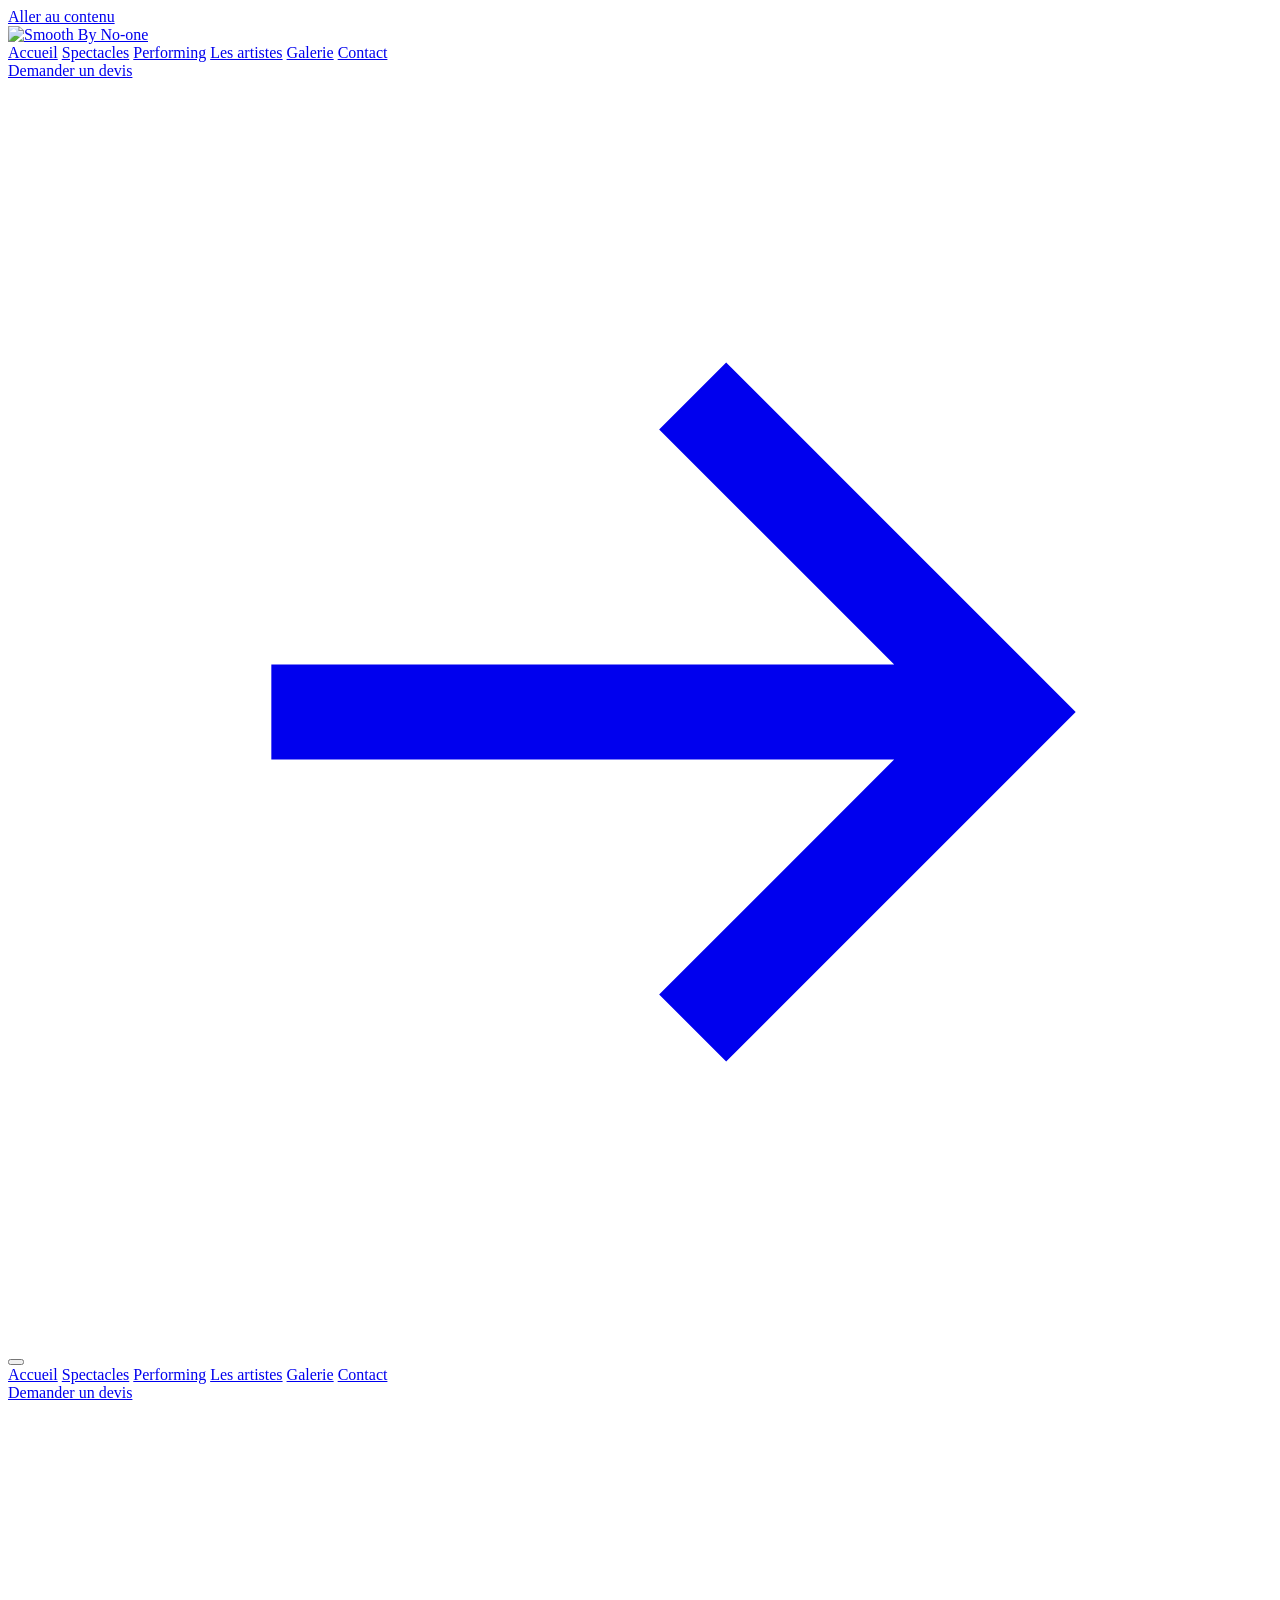
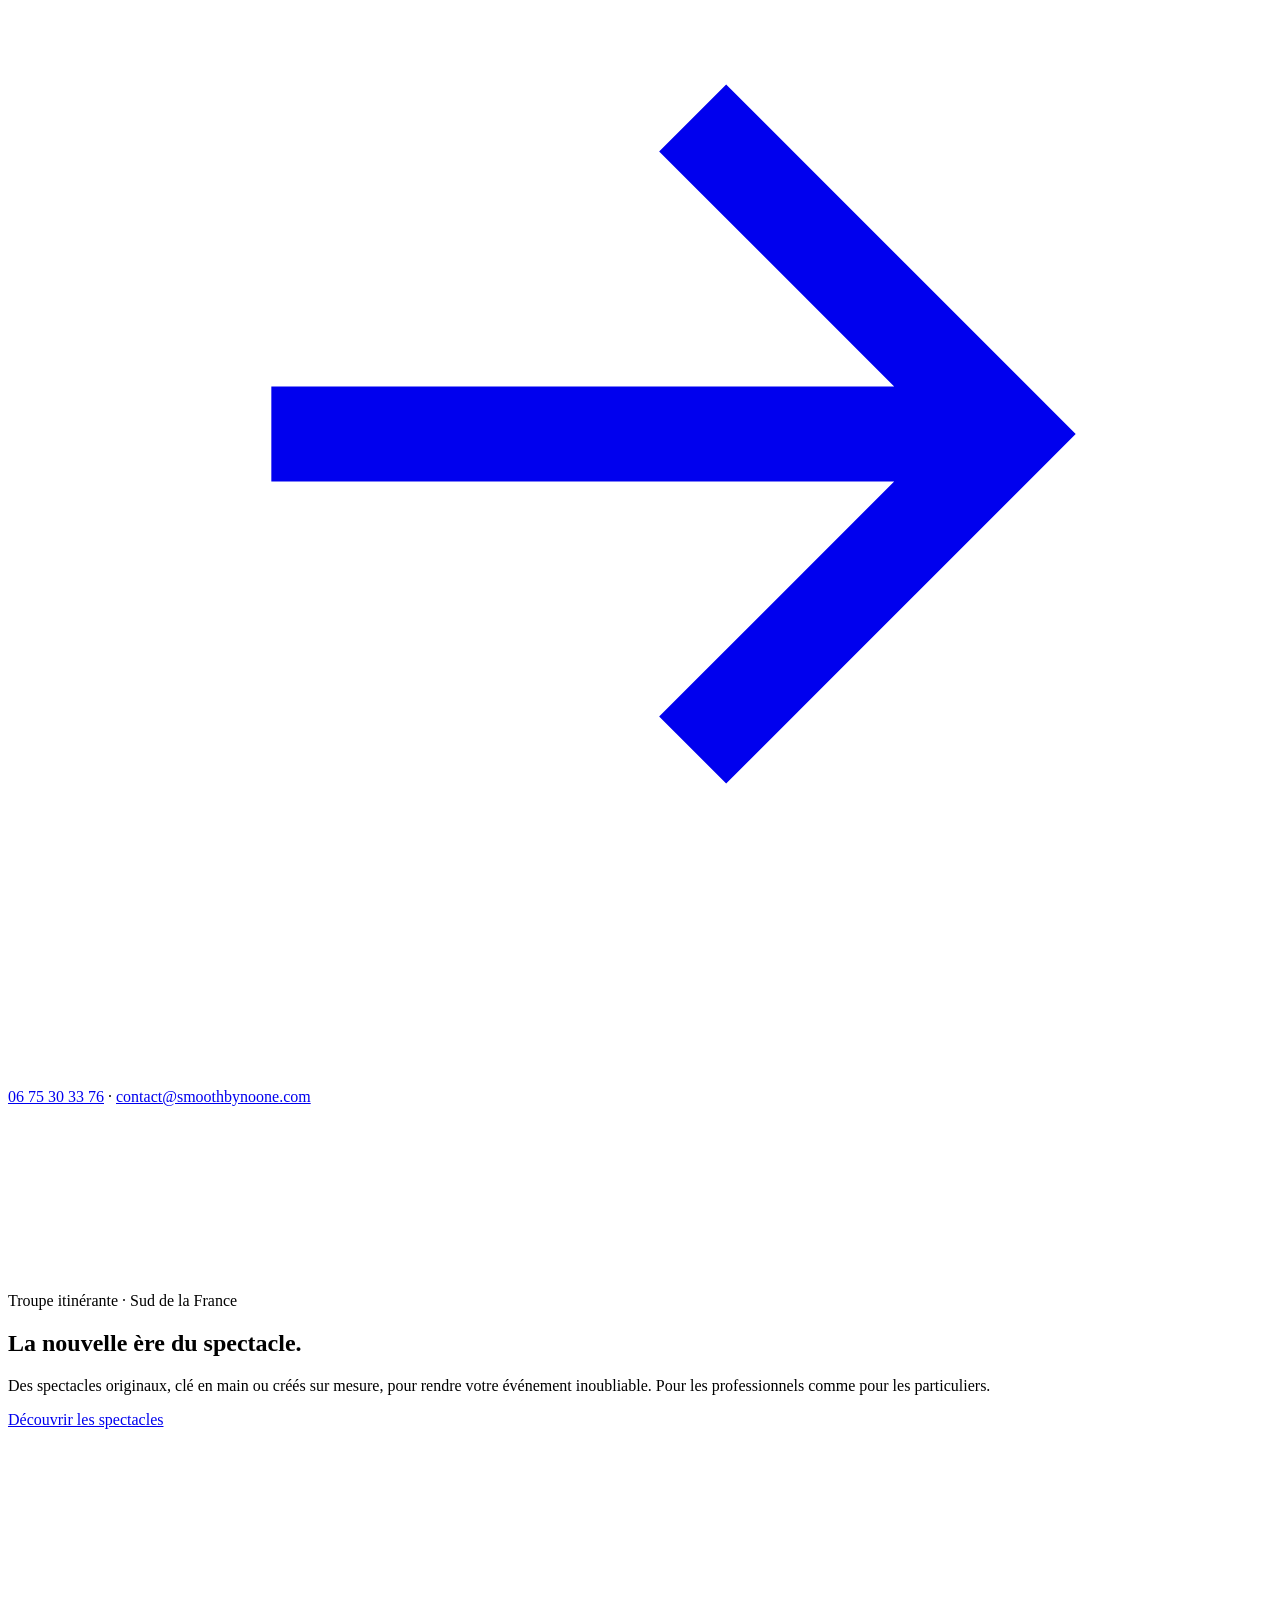
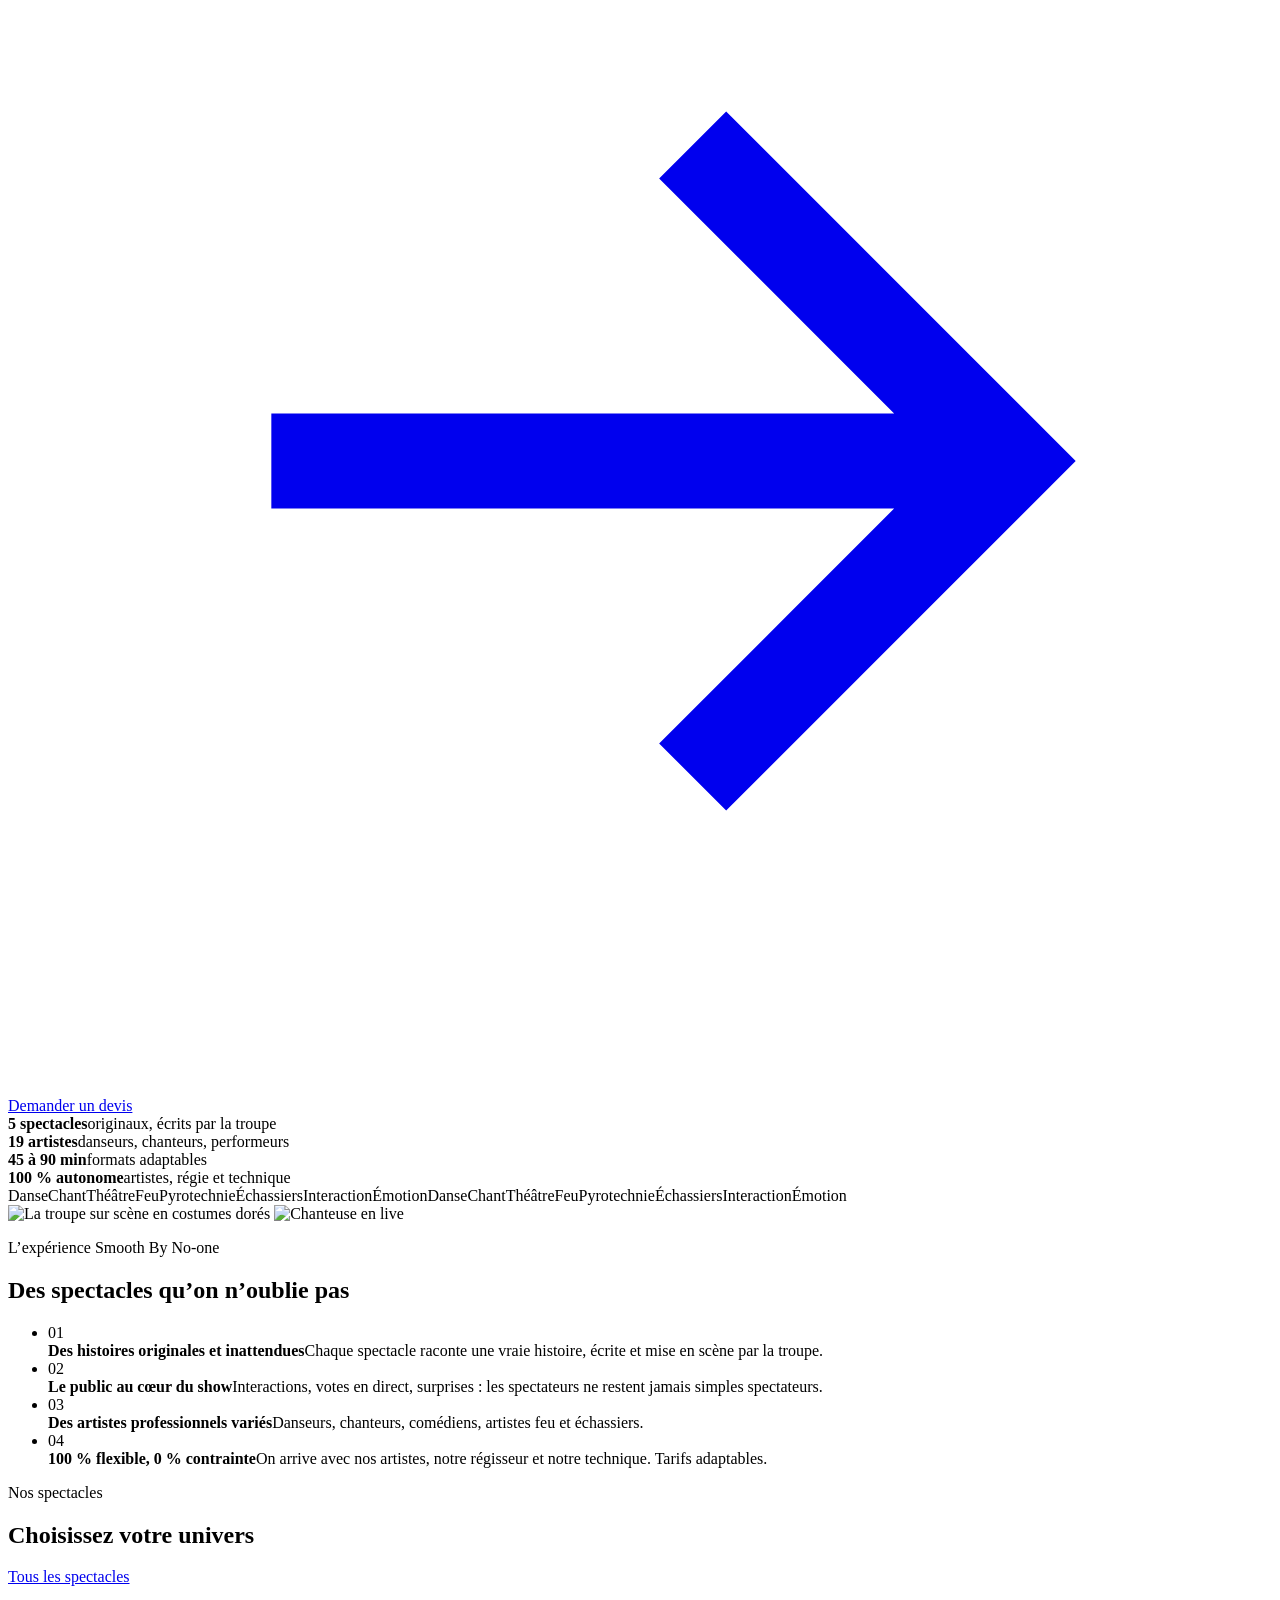
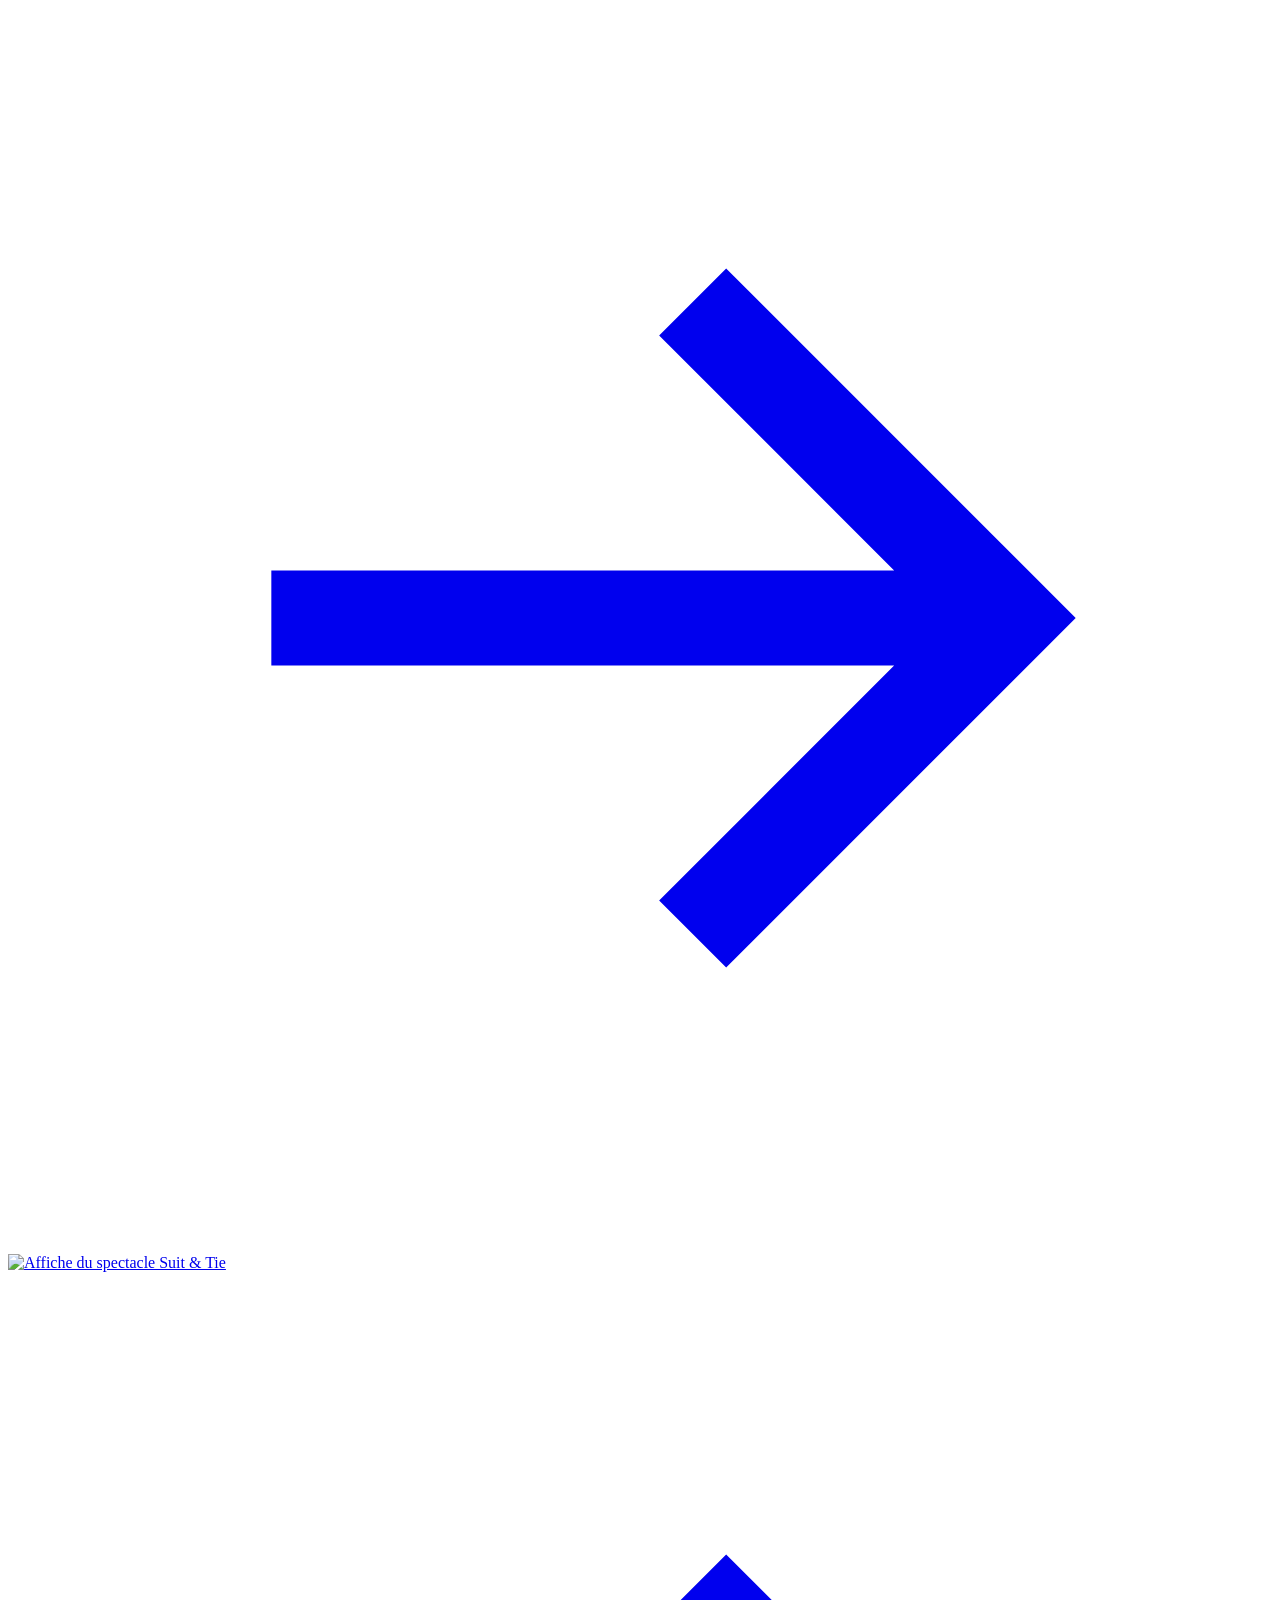
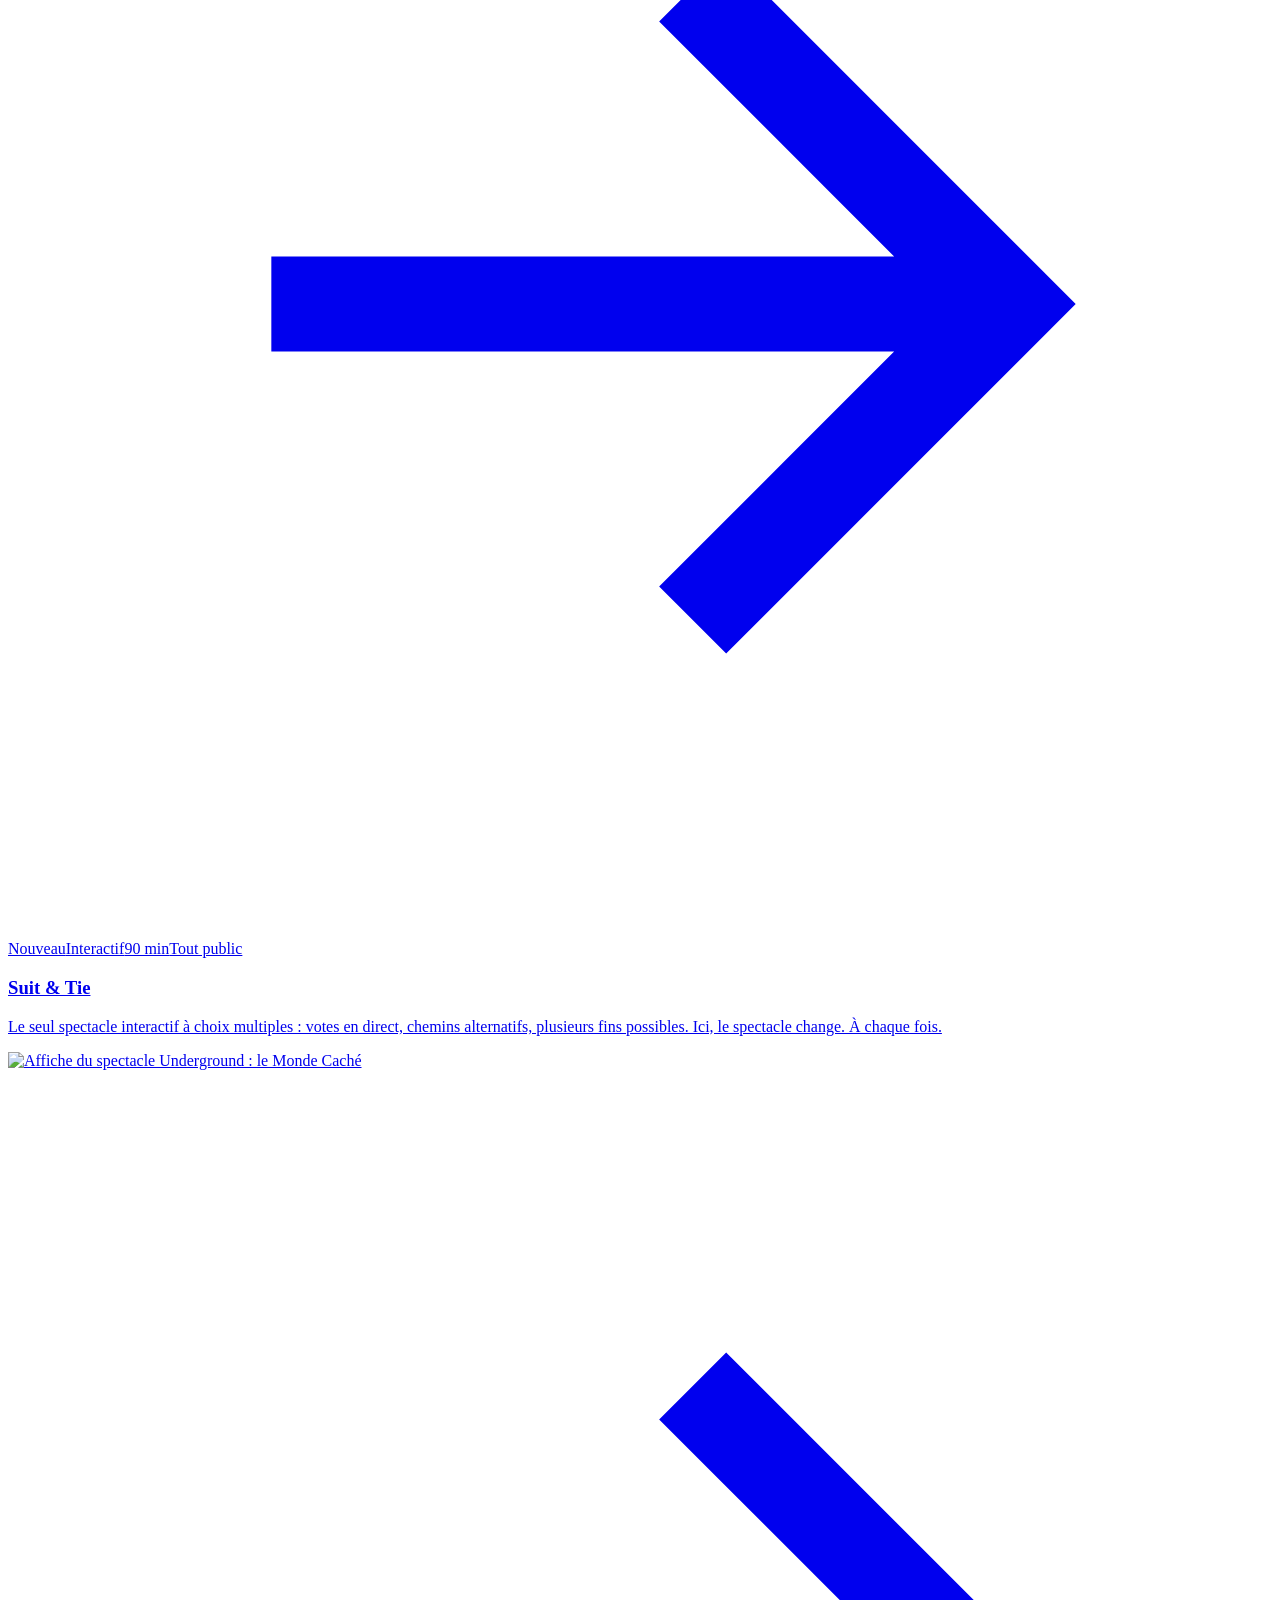
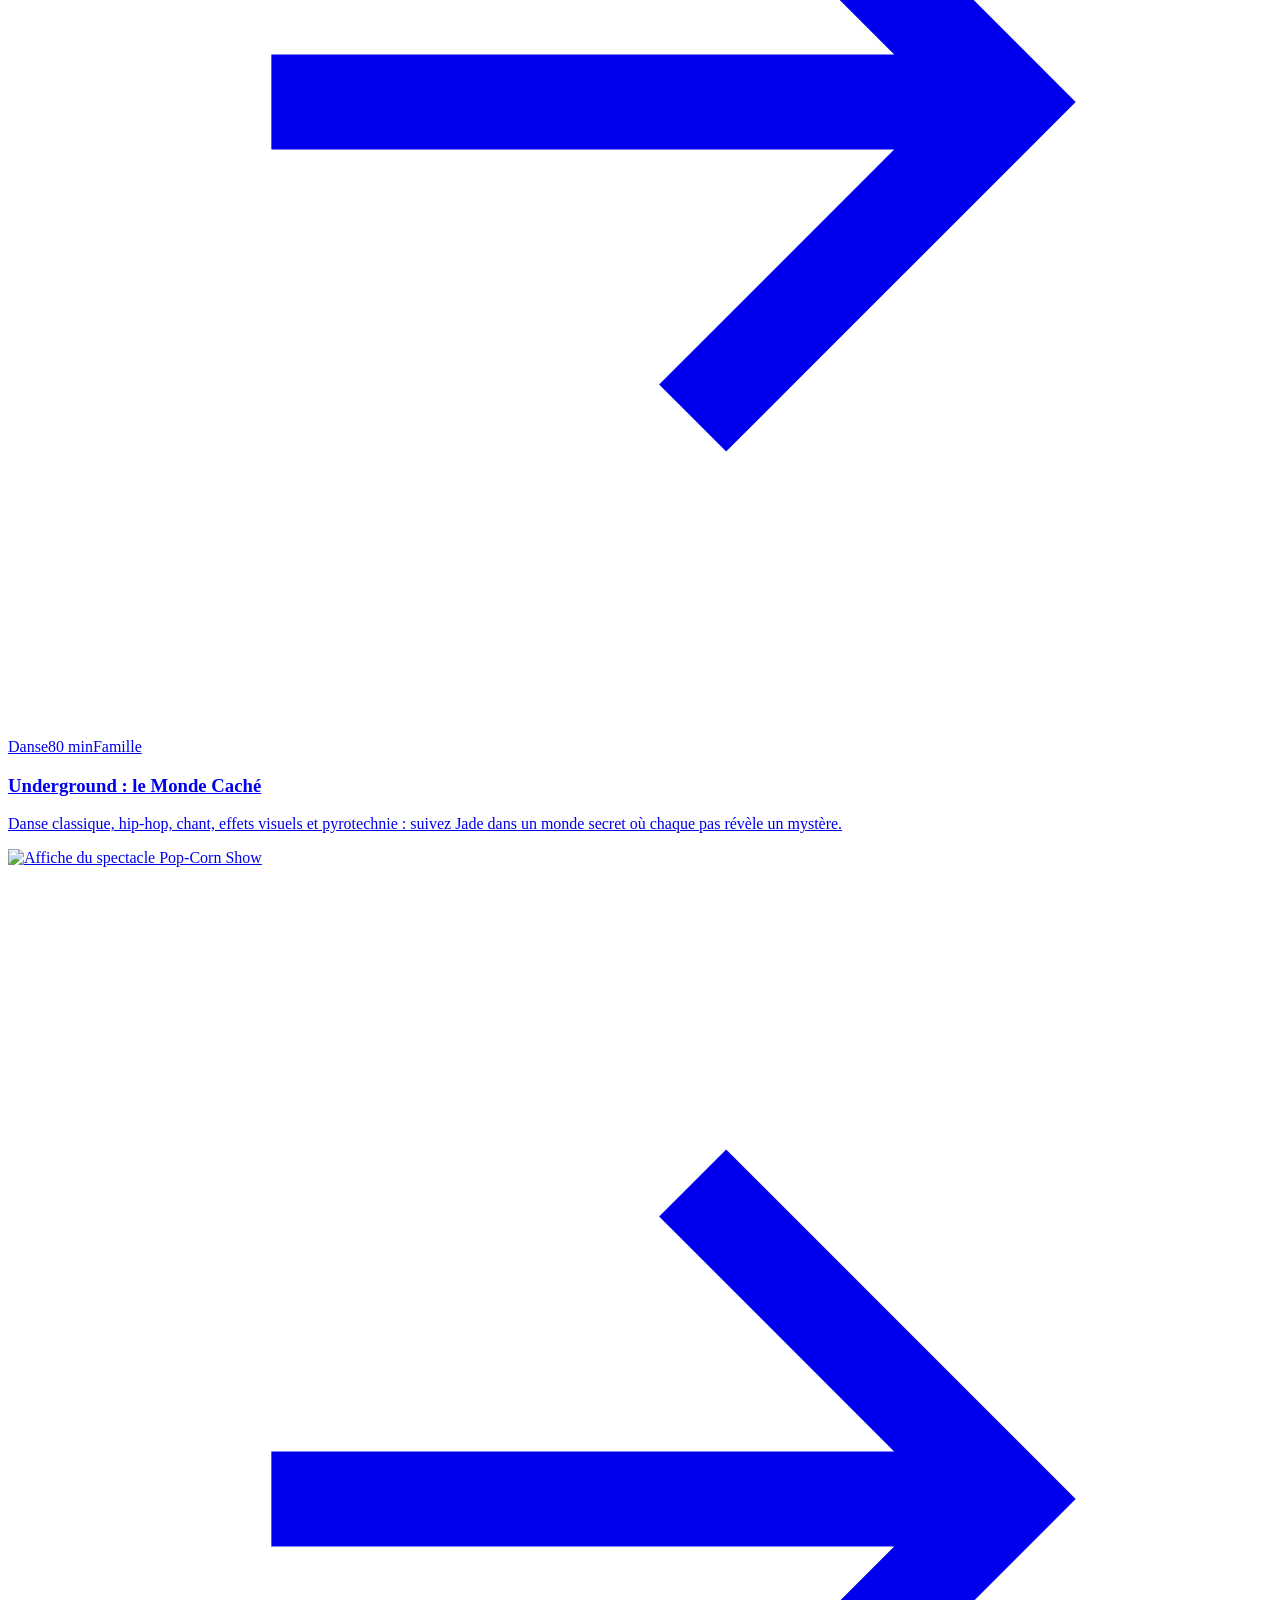
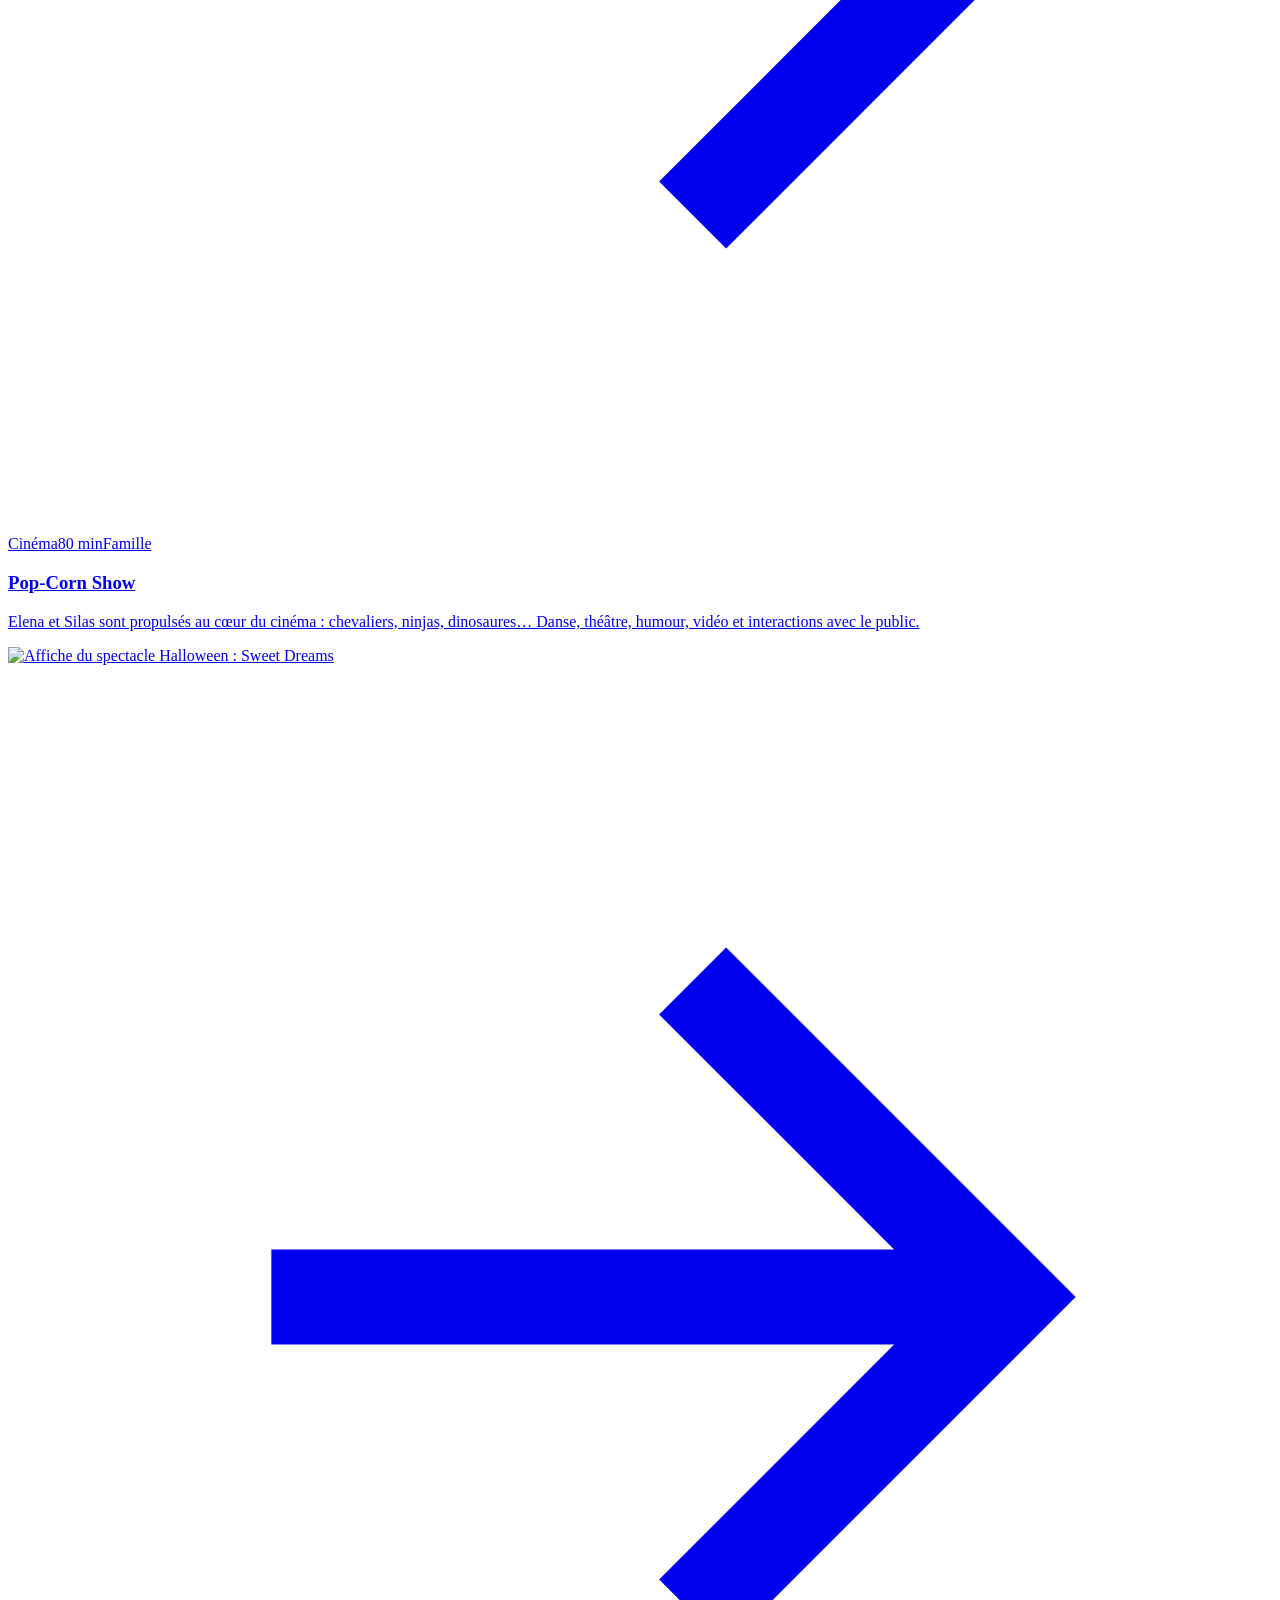
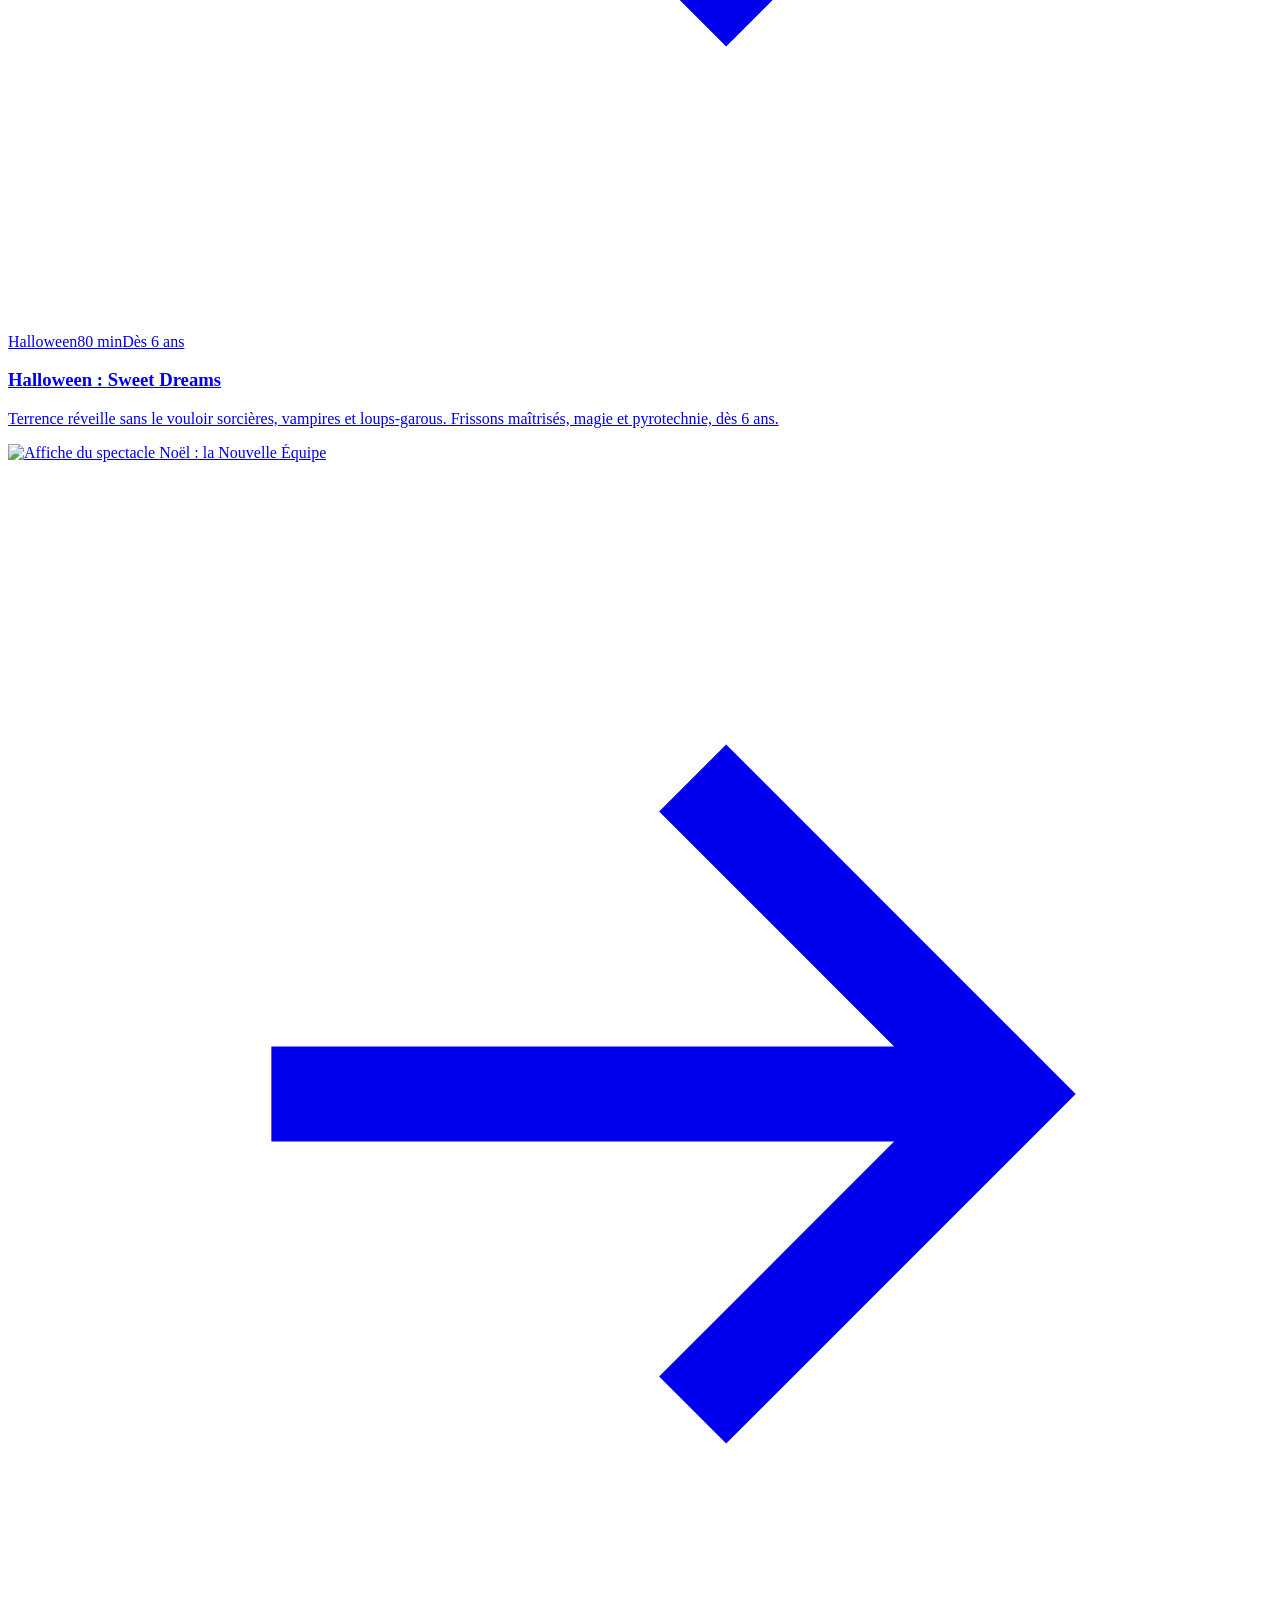
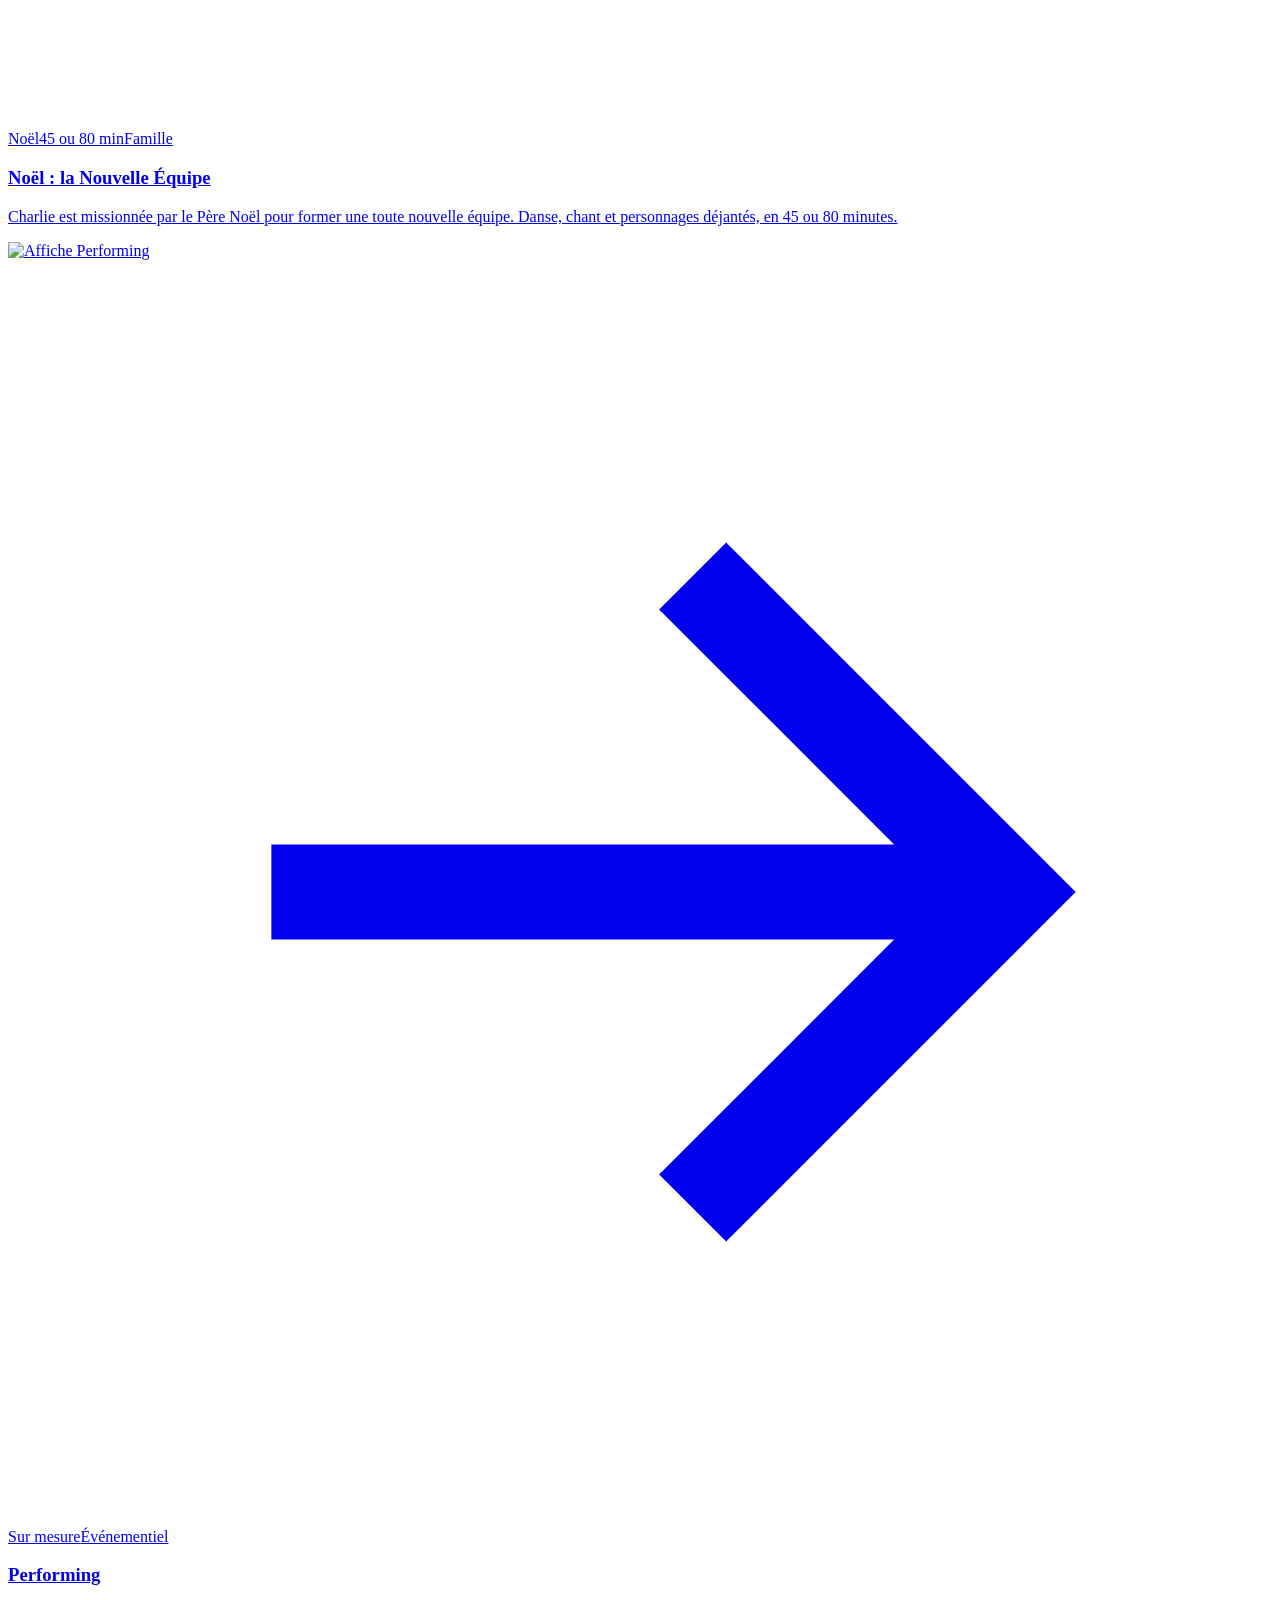
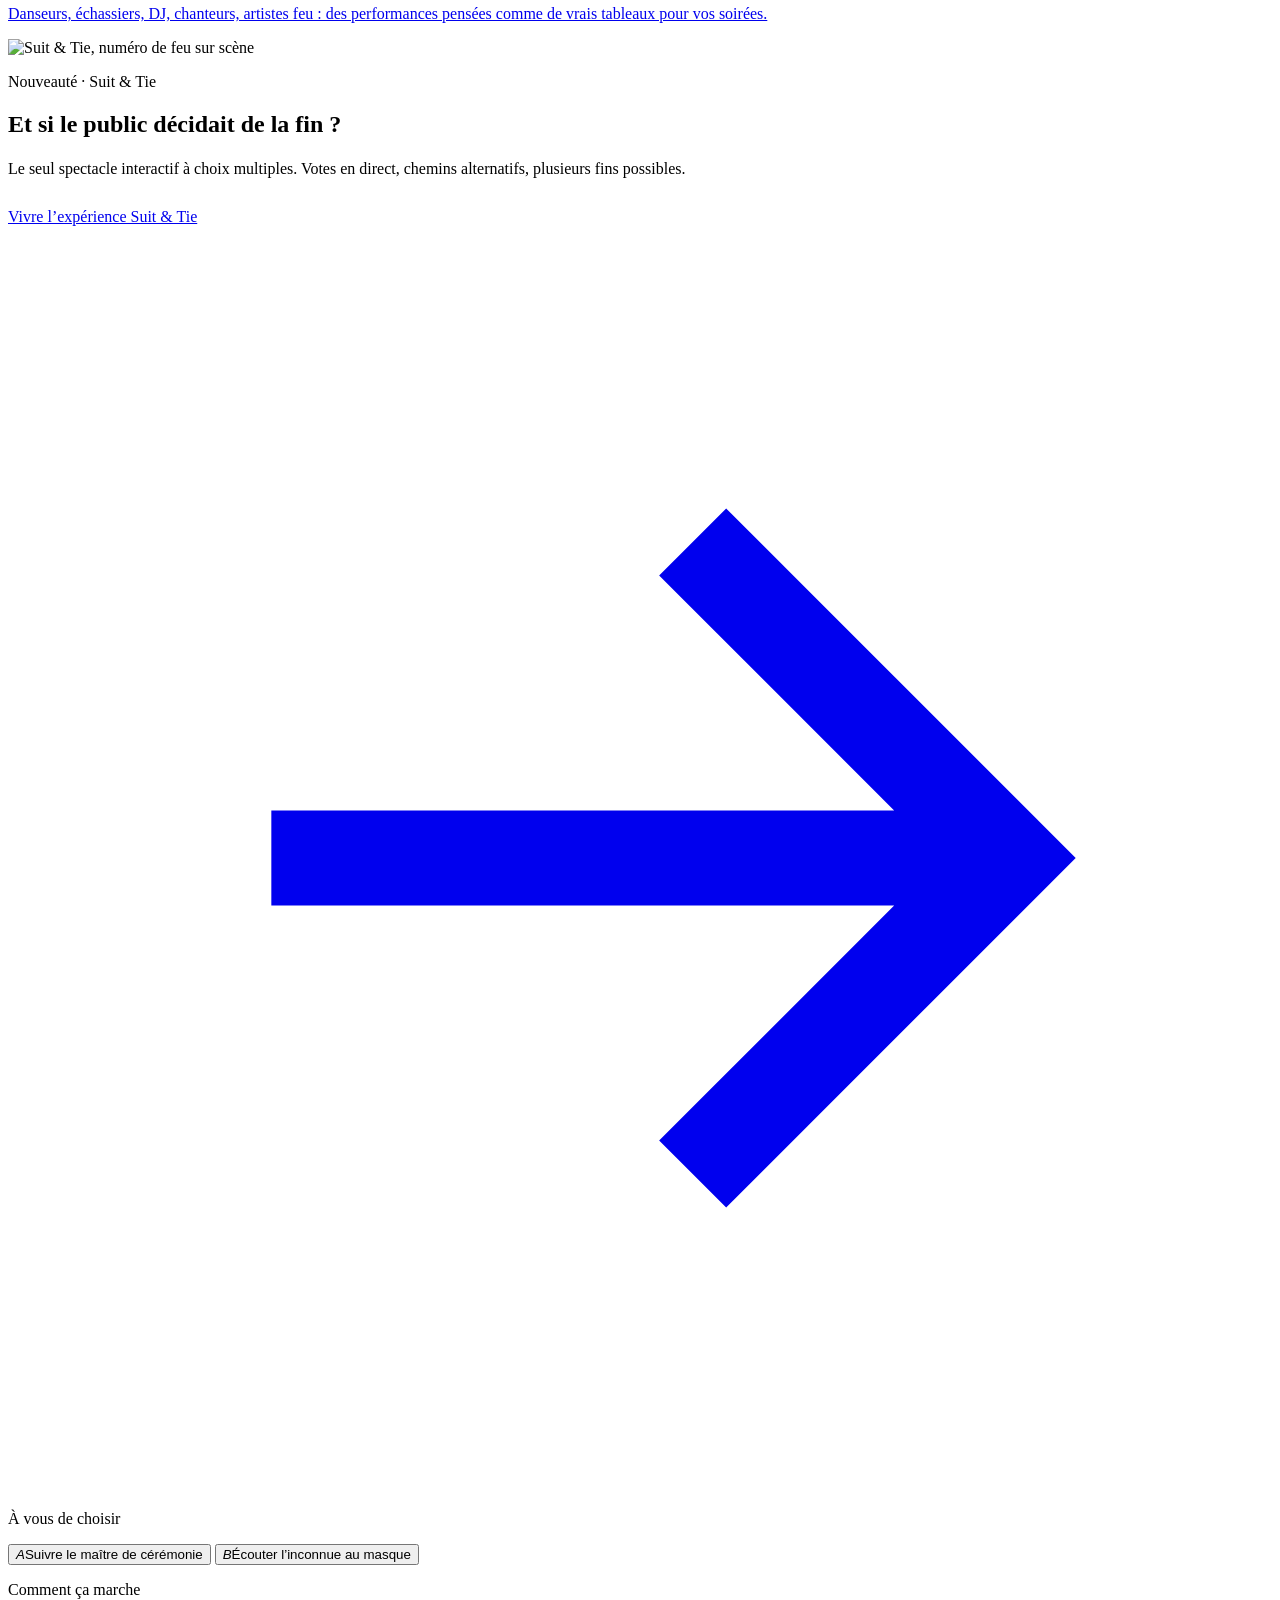
==== index.html @ 183dd472 "Add files via upload" ====
<!doctype html>
<html lang="fr">
<head>
  <meta charset="utf-8">
  <meta name="viewport" content="width=device-width, initial-scale=1, viewport-fit=cover">
  <title>Smooth By No-one · Spectacles vivants clé en main dans le Sud de la France</title>
  <meta name="description" content="Troupe itinérante du Sud de la France : spectacles originaux clé en main, créations sur mesure et performances artistiques pour campings, villes, entreprises et particuliers.">
  <link rel="canonical" href="https://www.smoothbynoone.com/">
  <meta name="theme-color" content="#0c0b0a">
  <meta property="og:type" content="website">
  <meta property="og:locale" content="fr_FR">
  <meta property="og:site_name" content="Smooth By No-one">
  <meta property="og:title" content="Smooth By No-one · Spectacles vivants clé en main dans le Sud de la France">
  <meta property="og:description" content="Troupe itinérante du Sud de la France : spectacles originaux clé en main, créations sur mesure et performances artistiques pour campings, villes, entreprises et particuliers.">
  <meta property="og:url" content="https://www.smoothbynoone.com/">
  <meta property="og:image" content="https://www.smoothbynoone.com/assets/img/photos/feu-lumieres.jpg">
  <meta name="twitter:card" content="summary_large_image">
  <link rel="icon" href="assets/img/favicon.png" type="image/png">
  <link rel="apple-touch-icon" href="assets/img/apple-touch-icon.png">
  <link rel="preconnect" href="https://fonts.googleapis.com">
  <link rel="preconnect" href="https://fonts.gstatic.com" crossorigin>
  <link href="https://fonts.googleapis.com/css2?family=Archivo:wdth,wght@62..125,400..900&family=Instrument+Serif:ital@1&display=swap" rel="stylesheet">
  <script>document.documentElement.classList.add("js")</script>
  <link rel="stylesheet" href="assets/css/style.css">
  <script type="application/ld+json">{"@context":"https://schema.org","@type":"PerformingGroup","name":"Smooth By No-one","url":"https://www.smoothbynoone.com","logo":"https://www.smoothbynoone.com/assets/img/logo-blanc.png","email":"contact@smoothbynoone.com","telephone":"+33675303376","address":{"@type":"PostalAddress","streetAddress":"48 rue du Mistral","postalCode":"34130","addressLocality":"Mauguio","addressCountry":"FR"},"areaServed":"Sud de la France","sameAs":["https://www.instagram.com/smooth_by_no_one/","https://www.facebook.com/smoothbynoone","https://www.youtube.com/@smoothbynoone7067"]}</script>
</head>
<body>
  <a class="sr" href="#contenu">Aller au contenu</a>
  <header class="entete">
    <div class="wrap">
      <a class="logo" href="./" aria-label="Smooth By No-one, accueil"><img src="assets/img/logo-blanc.png" alt="Smooth By No-one" width="814" height="280"></a>
      <nav class="nav" aria-label="Navigation principale">
        <a href="./" aria-current="page">Accueil</a>
        <a href="spectacles.html">Spectacles</a>
        <a href="performing.html">Performing</a>
        <a href="nosartistes.html">Les artistes</a>
        <a href="galerie.html">Galerie</a>
        <a href="contact.html">Contact</a>
      </nav>
      <a class="btn btn-petit" href="contact.html">Demander un devis <svg viewBox="0 0 24 24" fill="none" stroke="currentColor" stroke-width="1.8" aria-hidden="true"><path d="M5 12h14M13 6l6 6-6 6"/></svg></a>
      <button class="burger" aria-label="Ouvrir le menu" aria-expanded="false" aria-controls="menu-mobile"><span></span></button>
    </div>
  </header>
  <div class="menu-mobile" id="menu-mobile">
    <nav aria-label="Navigation mobile">
      <a href="./" aria-current="page">Accueil</a>
        <a href="spectacles.html">Spectacles</a>
        <a href="performing.html">Performing</a>
        <a href="nosartistes.html">Les artistes</a>
        <a href="galerie.html">Galerie</a>
        <a href="contact.html">Contact</a>
    </nav>
    <div>
      <a class="btn " href="contact.html">Demander un devis <svg viewBox="0 0 24 24" fill="none" stroke="currentColor" stroke-width="1.8" aria-hidden="true"><path d="M5 12h14M13 6l6 6-6 6"/></svg></a>
      <p class="texte" style="margin-top:18px"><a href="tel:+33675303376">06 75 30 33 76</a> · <a href="mailto:contact@smoothbynoone.com">contact@smoothbynoone.com</a></p>
    </div>
  </div>

  <main id="contenu">

    <section class="hero">
      <div class="hero-fond" aria-hidden="true">
        <video class="hero-video" muted loop playsinline preload="metadata" poster="assets/video/accueil-affiche.jpg"
          data-src-480="assets/video/accueil-480.mp4" data-src-720="assets/video/accueil-720.mp4" data-src-1080="assets/video/accueil-1080.mp4"></video>
      </div>
      <button class="hero-pause" type="button" aria-label="Mettre la vidéo en pause" hidden>
        <svg class="i-pause" viewBox="0 0 24 24" fill="currentColor" aria-hidden="true"><rect x="6" y="5" width="4" height="14" rx="1"/><rect x="14" y="5" width="4" height="14" rx="1"/></svg>
        <svg class="i-lecture" viewBox="0 0 24 24" fill="currentColor" aria-hidden="true"><path d="M8 5.5v13a1 1 0 0 0 1.5.86l11-6.5a1 1 0 0 0 0-1.72l-11-6.5A1 1 0 0 0 8 5.5z"/></svg>
      </button>
      <div class="wrap hero-contenu">
        <p class="surtitre">Troupe itinérante · Sud de la France</p>
        <h1 class="titre titre-xl">La nouvelle ère <span class="serif">du spectacle.</span></h1>
        <div class="hero-bas">
          <p class="chapo">Des spectacles originaux, clé en main ou créés sur mesure, pour rendre votre événement inoubliable. Pour les professionnels comme pour les particuliers.</p>
          <div class="hero-actions">
            <a class="btn " href="spectacles.html">Découvrir les spectacles <svg viewBox="0 0 24 24" fill="none" stroke="currentColor" stroke-width="1.8" aria-hidden="true"><path d="M5 12h14M13 6l6 6-6 6"/></svg></a>
            <a class="btn btn-ligne" href="contact.html">Demander un devis</a>
          </div>
        </div>
        <div class="hero-chiffres">
          <div><b>5 spectacles</b><span>originaux, écrits par la troupe</span></div>
          <div><b>19 artistes</b><span>danseurs, chanteurs, performeurs</span></div>
          <div><b>45 à 90 min</b><span>formats adaptables</span></div>
          <div><b>100 % autonome</b><span>artistes, régie et technique</span></div>
        </div>
      </div>
    </section>

    <div class="defilant" aria-hidden="true">
      <div class="defilant-piste">
        <span>Danse</span><span>Chant</span><span>Théâtre</span><span>Feu</span><span>Pyrotechnie</span><span>Échassiers</span><span>Interaction</span><span>Émotion</span><span>Danse</span><span>Chant</span><span>Théâtre</span><span>Feu</span><span>Pyrotechnie</span><span>Échassiers</span><span>Interaction</span><span>Émotion</span>
      </div>
    </div>

    <section class="section section-claire" aria-labelledby="t-exp">
      <div class="wrap experience">
        <div class="experience-visuel apparait">
          <img src="assets/img/photos/troupe-or.jpg" alt="La troupe sur scène en costumes dorés" loading="lazy">
          <img src="assets/img/photos/chanteuse.jpg" alt="Chanteuse en live" loading="lazy">
        </div>
        <div class="apparait" data-delai="1">
          <p class="surtitre">L’expérience Smooth By No-one</p>
          <h2 class="titre titre-l" id="t-exp">Des spectacles qu’on <span class="serif">n’oublie pas</span></h2>
          <ul class="points">
            <li><span class="num">01</span><div><b>Des histoires originales et inattendues</b><span>Chaque spectacle raconte une vraie histoire, écrite et mise en scène par la troupe.</span></div></li>
            <li><span class="num">02</span><div><b>Le public au cœur du show</b><span>Interactions, votes en direct, surprises : les spectateurs ne restent jamais simples spectateurs.</span></div></li>
            <li><span class="num">03</span><div><b>Des artistes professionnels variés</b><span>Danseurs, chanteurs, comédiens, artistes feu et échassiers.</span></div></li>
            <li><span class="num">04</span><div><b>100 % flexible, 0 % contrainte</b><span>On arrive avec nos artistes, notre régisseur et notre technique. Tarifs adaptables.</span></div></li>
          </ul>
        </div>
      </div>
    </section>

    <section class="section" aria-labelledby="t-spectacles">
      <div class="wrap">
        <div class="entete-section">
          <div>
            <p class="surtitre">Nos spectacles</p>
            <h2 class="titre titre-l" id="t-spectacles">Choisissez votre <span class="serif">univers</span></h2>
          </div>
          <a class="lien-fleche" href="spectacles.html">Tous les spectacles <svg viewBox="0 0 24 24" fill="none" stroke="currentColor" stroke-width="1.8" aria-hidden="true"><path d="M5 12h14M13 6l6 6-6 6"/></svg></a>
        </div>
        <div class="affiches">
          
      <a class="affiche apparait" data-delai="0" href="suitandtie.html">
        <span class="affiche-visuel"><img src="assets/img/affiches/suit-and-tie.jpg" alt="Affiche du spectacle Suit & Tie" loading="lazy" width="1000" height="1500"><span class="affiche-fleche"><svg viewBox="0 0 24 24" fill="none" stroke="currentColor" stroke-width="1.8" aria-hidden="true"><path d="M5 12h14M13 6l6 6-6 6"/></svg></span></span>
        <div class="affiche-info">
          <div class="affiche-tags"><span class="tag tag-or">Nouveau</span><span class="tag">Interactif</span><span class="tag">90 min</span><span class="tag">Tout public</span></div>
          <h3 class="titre titre-s">Suit & Tie</h3>
          <p>Le seul spectacle interactif à choix multiples : votes en direct, chemins alternatifs, plusieurs fins possibles. Ici, le spectacle change. À chaque fois.</p>
        </div>
      </a>
      <a class="affiche apparait" data-delai="1" href="underground.html">
        <span class="affiche-visuel"><img src="assets/img/affiches/underground.jpg" alt="Affiche du spectacle Underground : le Monde Caché" loading="lazy" width="1000" height="1500"><span class="affiche-fleche"><svg viewBox="0 0 24 24" fill="none" stroke="currentColor" stroke-width="1.8" aria-hidden="true"><path d="M5 12h14M13 6l6 6-6 6"/></svg></span></span>
        <div class="affiche-info">
          <div class="affiche-tags"><span class="tag">Danse</span><span class="tag">80 min</span><span class="tag">Famille</span></div>
          <h3 class="titre titre-s">Underground : le Monde Caché</h3>
          <p>Danse classique, hip-hop, chant, effets visuels et pyrotechnie : suivez Jade dans un monde secret où chaque pas révèle un mystère.</p>
        </div>
      </a>
      <a class="affiche apparait" data-delai="2" href="pop-corn.html">
        <span class="affiche-visuel"><img src="assets/img/affiches/pop-corn.jpg" alt="Affiche du spectacle Pop-Corn Show" loading="lazy" width="1000" height="1500"><span class="affiche-fleche"><svg viewBox="0 0 24 24" fill="none" stroke="currentColor" stroke-width="1.8" aria-hidden="true"><path d="M5 12h14M13 6l6 6-6 6"/></svg></span></span>
        <div class="affiche-info">
          <div class="affiche-tags"><span class="tag">Cinéma</span><span class="tag">80 min</span><span class="tag">Famille</span></div>
          <h3 class="titre titre-s">Pop-Corn Show</h3>
          <p>Elena et Silas sont propulsés au cœur du cinéma : chevaliers, ninjas, dinosaures… Danse, théâtre, humour, vidéo et interactions avec le public.</p>
        </div>
      </a>
      <a class="affiche apparait" data-delai="0" href="halloween.html">
        <span class="affiche-visuel"><img src="assets/img/affiches/halloween.jpg" alt="Affiche du spectacle Halloween : Sweet Dreams" loading="lazy" width="1000" height="1500"><span class="affiche-fleche"><svg viewBox="0 0 24 24" fill="none" stroke="currentColor" stroke-width="1.8" aria-hidden="true"><path d="M5 12h14M13 6l6 6-6 6"/></svg></span></span>
        <div class="affiche-info">
          <div class="affiche-tags"><span class="tag">Halloween</span><span class="tag">80 min</span><span class="tag">Dès 6 ans</span></div>
          <h3 class="titre titre-s">Halloween : Sweet Dreams</h3>
          <p>Terrence réveille sans le vouloir sorcières, vampires et loups-garous. Frissons maîtrisés, magie et pyrotechnie, dès 6 ans.</p>
        </div>
      </a>
      <a class="affiche apparait" data-delai="1" href="noel-la-nouvelle-equipe.html">
        <span class="affiche-visuel"><img src="assets/img/affiches/noel.jpg" alt="Affiche du spectacle Noël : la Nouvelle Équipe" loading="lazy" width="1000" height="1500"><span class="affiche-fleche"><svg viewBox="0 0 24 24" fill="none" stroke="currentColor" stroke-width="1.8" aria-hidden="true"><path d="M5 12h14M13 6l6 6-6 6"/></svg></span></span>
        <div class="affiche-info">
          <div class="affiche-tags"><span class="tag">Noël</span><span class="tag">45 ou 80 min</span><span class="tag">Famille</span></div>
          <h3 class="titre titre-s">Noël : la Nouvelle Équipe</h3>
          <p>Charlie est missionnée par le Père Noël pour former une toute nouvelle équipe. Danse, chant et personnages déjantés, en 45 ou 80 minutes.</p>
        </div>
      </a>
          <a class="affiche apparait" data-delai="2" href="performing.html">
            <span class="affiche-visuel"><img src="assets/img/affiches/performing.jpg" alt="Affiche Performing" loading="lazy" width="1000" height="1500"><span class="affiche-fleche"><svg viewBox="0 0 24 24" fill="none" stroke="currentColor" stroke-width="1.8" aria-hidden="true"><path d="M5 12h14M13 6l6 6-6 6"/></svg></span></span>
            <div class="affiche-info">
              <div class="affiche-tags"><span class="tag">Sur mesure</span><span class="tag">Événementiel</span></div>
              <h3 class="titre titre-s">Performing</h3>
              <p>Danseurs, échassiers, DJ, chanteurs, artistes feu : des performances pensées comme de vrais tableaux pour vos soirées.</p>
            </div>
          </a>
        </div>
      </div>
    </section>

    <section class="section" style="padding-top:0" aria-labelledby="t-focus">
      <div class="wrap">
        <div class="focus apparait">
          <img src="assets/img/photos/coeurs-feu.jpg" alt="Suit & Tie, numéro de feu sur scène" loading="lazy">
          <div class="focus-grille">
            <div>
              <p class="surtitre">Nouveauté · Suit & Tie</p>
              <h2 class="titre titre-l" id="t-focus">Et si le public décidait <span class="serif">de la fin ?</span></h2>
              <p class="chapo" style="margin:22px 0 30px">Le seul spectacle interactif à choix multiples. Votes en direct, chemins alternatifs, plusieurs fins possibles.</p>
              <a class="btn " href="suitandtie.html">Vivre l’expérience Suit & Tie <svg viewBox="0 0 24 24" fill="none" stroke="currentColor" stroke-width="1.8" aria-hidden="true"><path d="M5 12h14M13 6l6 6-6 6"/></svg></a>
            </div>
            <div class="vote" aria-live="polite">
              <p class="vote-q">À vous de choisir</p>
              <button type="button" data-choix="A"><i>A</i><span>Suivre le maître de cérémonie</span><em></em></button>
              <button type="button" data-choix="B"><i>B</i><span>Écouter l’inconnue au masque</span><em></em></button>
              <p class="vote-merci"></p>
            </div>
          </div>
        </div>
      </div>
    </section>

    <section class="section" style="padding-top:0" aria-labelledby="t-comment">
      <div class="wrap">
        <div class="entete-section">
          <div>
            <p class="surtitre">Comment ça marche</p>
            <h2 class="titre titre-l" id="t-comment">Trois étapes. <span class="serif">On s’occupe du reste.</span></h2>
          </div>
        </div>
        <div class="etapes">
          <div class="etape apparait"><span class="etape-num">01</span><h3 class="titre titre-s">Choisissez votre spectacle</h3><p>Un spectacle de notre répertoire, une formule Performing, ou une création imaginée pour vous.</p></div>
          <div class="etape apparait" data-delai="1"><span class="etape-num">02</span><h3 class="titre titre-s">Planifiez votre événement</h3><p>Date, lieu, public, durée : on adapte le format et la technique à votre configuration.</p></div>
          <div class="etape apparait" data-delai="2"><span class="etape-num">03</span><h3 class="titre titre-s">On débarque 🔥</h3><p>Avec nos artistes, notre régisseur et notre énergie. Vous n’avez plus qu’à profiter.</p></div>
        </div>
        <div class="tout-compris apparait">
          <strong>Inclus :</strong>
          <span class="tag">Artistes professionnels</span><span class="tag">Régisseur</span><span class="tag">Son & lumière</span><span class="tag">Costumes</span><span class="tag">Effets visuels</span><span class="tag">Installation</span>
        </div>
      </div>
    </section>

    <section class="section section-claire" aria-labelledby="t-perf">
      <div class="wrap performing">
        <div class="apparait">
          <p class="surtitre">Performing</p>
          <h2 class="titre titre-l" id="t-perf">Des performances <span class="serif">sur mesure</span> pour vos soirées</h2>
          <p class="texte" style="margin-top:22px">Du cocktail à la grande soirée, nous composons des tableaux artistiques préparés en amont, au service de l’ambiance et de l’identité de votre événement. Loin d’une simple animation improvisée.</p>
          <ul class="liste-elements">
            <li>DJ & ambiance</li><li>Danseurs</li><li>Échassiers</li><li>Chant live</li><li>Manipulation de feu</li><li>Univers costumés</li>
          </ul>
          <a class="btn btn-ligne" href="performing.html">Composer votre expérience <svg viewBox="0 0 24 24" fill="none" stroke="currentColor" stroke-width="1.8" aria-hidden="true"><path d="M5 12h14M13 6l6 6-6 6"/></svg></a>
        </div>
        <div class="mosaique apparait" data-delai="1">
          <img src="assets/img/photos/echassiers-led.jpg" alt="Échassiers lumineux" loading="lazy">
          <img src="assets/img/photos/feu-costume.jpg" alt="Artiste feu" loading="lazy">
          <img src="assets/img/photos/parade.jpg" alt="Parade au milieu du public" loading="lazy">
        </div>
      </div>
    </section>

    <section class="section section-serree" aria-labelledby="t-artistes">
      <div class="wrap entete-section">
        <div>
          <p class="surtitre">La troupe</p>
          <h2 class="titre titre-m" id="t-artistes">Des artistes <span class="serif">professionnels</span>, sur scène pour vous</h2>
        </div>
        <a class="lien-fleche" href="nosartistes.html">Rencontrer la troupe <svg viewBox="0 0 24 24" fill="none" stroke="currentColor" stroke-width="1.8" aria-hidden="true"><path d="M5 12h14M13 6l6 6-6 6"/></svg></a>
      </div>
      <div class="artistes-bande">
        <figure class="artiste"><div class="artiste-photo"><img src="assets/img/artistes/john.jpg" alt="Pouce John" loading="lazy"></div><figcaption><b>Pouce John</b><span>Fondateur · Directeur artistique</span></figcaption></figure>
        <figure class="artiste"><div class="artiste-photo"><img src="assets/img/artistes/jonathan.jpg" alt="Jonathan Schwartz" loading="lazy"></div><figcaption><b>Jonathan Schwartz</b><span>Fondateur · Régisseur</span></figcaption></figure>
        <figure class="artiste"><div class="artiste-photo"><img src="assets/img/artistes/barbie.jpg" alt="Barbara « Barbie »" loading="lazy"></div><figcaption><b>Barbara « Barbie »</b><span>Danseuse · Artiste feu</span></figcaption></figure>
        <figure class="artiste"><div class="artiste-photo"><img src="assets/img/artistes/volka.jpg" alt="Romain « Volka »" loading="lazy"></div><figcaption><b>Romain « Volka »</b><span>Danseur</span></figcaption></figure>
        <figure class="artiste"><div class="artiste-photo"><img src="assets/img/artistes/anais.jpg" alt="Anaïs" loading="lazy"></div><figcaption><b>Anaïs</b><span>Danseuse · Chanteuse</span></figcaption></figure>
        <figure class="artiste"><div class="artiste-photo"><img src="assets/img/artistes/lison.jpg" alt="Lison" loading="lazy"></div><figcaption><b>Lison</b><span>Danseuse</span></figcaption></figure>
        <figure class="artiste"><div class="artiste-photo"><img src="assets/img/artistes/thibaut.jpg" alt="Thibaut" loading="lazy"></div><figcaption><b>Thibaut</b><span>Danseur</span></figcaption></figure>
        <figure class="artiste"><div class="artiste-photo"><img src="assets/img/artistes/kevin.jpg" alt="Kevin" loading="lazy"></div><figcaption><b>Kevin</b><span>Danseur</span></figcaption></figure>
        <figure class="artiste"><div class="artiste-photo"><img src="assets/img/artistes/leo.jpg" alt="Léo" loading="lazy"></div><figcaption><b>Léo</b><span>Danseur</span></figcaption></figure>
        <figure class="artiste"><div class="artiste-photo"><img src="assets/img/artistes/julie.jpg" alt="Julie" loading="lazy"></div><figcaption><b>Julie</b><span>Danseuse</span></figcaption></figure>
        <figure class="artiste"><div class="artiste-photo"><img src="assets/img/artistes/mathilde.jpg" alt="Mathilde" loading="lazy"></div><figcaption><b>Mathilde</b><span>Danseuse</span></figcaption></figure>
        <figure class="artiste"><div class="artiste-photo"><img src="assets/img/artistes/samantha.jpg" alt="Samantha" loading="lazy"></div><figcaption><b>Samantha</b><span>Chanteuse</span></figcaption></figure>
        <figure class="artiste"><div class="artiste-photo"><img src="assets/img/artistes/pauline.jpg" alt="Pauline" loading="lazy"></div><figcaption><b>Pauline</b><span>Danseuse</span></figcaption></figure>
        <figure class="artiste"><div class="artiste-photo"><img src="assets/img/artistes/izayo.jpg" alt="Izayo" loading="lazy"></div><figcaption><b>Izayo</b><span>Danseur</span></figcaption></figure>
        <figure class="artiste"><div class="artiste-photo"><img src="assets/img/artistes/marine.jpg" alt="Marine" loading="lazy"></div><figcaption><b>Marine</b><span>Danseuse</span></figcaption></figure>
        <figure class="artiste"><div class="artiste-photo"><img src="assets/img/artistes/mario.jpg" alt="Mario" loading="lazy"></div><figcaption><b>Mario</b><span>Danseur</span></figcaption></figure>
        <figure class="artiste"><div class="artiste-photo"><img src="assets/img/artistes/maude.jpg" alt="Maude" loading="lazy"></div><figcaption><b>Maude</b><span>Danseuse</span></figcaption></figure>
        <figure class="artiste"><div class="artiste-photo"><img src="assets/img/artistes/morgan.jpg" alt="Morgan" loading="lazy"></div><figcaption><b>Morgan</b><span>Danseur</span></figcaption></figure>
        <figure class="artiste"><div class="artiste-photo"><img src="assets/img/artistes/elektra.jpg" alt="Elektra" loading="lazy"></div><figcaption><b>Elektra</b><span>Danseuse</span></figcaption></figure>
      </div>
    </section>

    <section class="section section-claire" aria-labelledby="t-clients">
      <div class="wrap">
        <div class="entete-section">
          <div>
            <p class="surtitre">Ils nous ont fait confiance</p>
            <h2 class="titre titre-m" id="t-clients">Campings, villages vacances, <span class="serif">villes</span> et événements</h2>
          </div>
        </div>
        <div class="clients">
          <div class="client apparait"><img src="assets/img/clients/sandaya.png" alt="Sandaya" loading="lazy"></div>
          <div class="client apparait"><img src="assets/img/clients/yelloh-village.png" alt="Yelloh! Village" loading="lazy"></div>
          <div class="client apparait"><img src="assets/img/clients/la-grande-motte.png" alt="La Grande Motte" loading="lazy"></div>
          <div class="client apparait"><img src="assets/img/clients/marvilla-parks.png" alt="Marvilla Parks" loading="lazy"></div>
          <div class="client apparait"><img src="assets/img/clients/capfun.png" alt="Capfun" loading="lazy"></div>
          <div class="client apparait"><img src="assets/img/clients/homair.png" alt="Homair" loading="lazy"></div>
          <div class="client apparait"><img src="assets/img/clients/mileade.png" alt="Miléade" loading="lazy"></div>
          <div class="client apparait"><img src="assets/img/clients/azureva.png" alt="Azureva" loading="lazy"></div>
          <div class="client apparait"><img src="assets/img/clients/ternelia.png" alt="Ternélia" loading="lazy"></div>
          <div class="client apparait"><img src="assets/img/clients/camping-paradis.png" alt="Camping Paradis" loading="lazy"></div>
          <div class="client apparait"><img src="assets/img/clients/villeneuve-lez-avignon.png" alt="Villeneuve-lès-Avignon" loading="lazy"></div>
          <div class="client apparait"><img src="assets/img/clients/saint-bres.png" alt="Saint-Brès" loading="lazy"></div>
          <div class="client apparait"><img src="assets/img/clients/crets-en-belledonne.png" alt="Crêts en Belledonne" loading="lazy"></div>
          <div class="client apparait"><img src="assets/img/clients/marche-du-lez.png" alt="Marché du Lez" loading="lazy"></div>
        </div>
      </div>
    </section>

    <section class="appel">
      <video class="appel-video" muted loop playsinline preload="none" aria-hidden="true"
          data-src-480="assets/video/appel-480.mp4" data-src-720="assets/video/appel-720.mp4" data-src-1080="assets/video/appel-1080.mp4"></video>
      <div class="wrap apparait">
        <h2 class="titre titre-l">Votre prochain événement mérite un <span class="serif">vrai</span> spectacle.</h2>
        <p class="chapo">Parlez-nous de votre date, de votre lieu et de votre public. On revient vers vous avec une proposition sur mesure.</p>
        <div class="appel-actions">
          <a class="btn " href="contact.html">Demander un devis <svg viewBox="0 0 24 24" fill="none" stroke="currentColor" stroke-width="1.8" aria-hidden="true"><path d="M5 12h14M13 6l6 6-6 6"/></svg></a>
          <a class="btn btn-ligne" href="tel:+33675303376">Appeler le 06 75 30 33 76</a>
        </div>
      </div>
    </section>
  </main>

  <footer class="pied">
    <div class="wrap">
      <div class="pied-grille">
        <div class="pied-marque">
          <img src="assets/img/logo-blanc.png" alt="Smooth By No-one" width="160" height="55" style="height:44px;width:auto">
          <p>Troupe de spectacle vivant itinérante, basée à Mauguio. Spectacles originaux clé en main et performances sur mesure, partout dans le Sud de la France.</p>
          <div class="reseaux">
            <a href="https://www.instagram.com/smooth_by_no_one/" aria-label="Instagram" target="_blank" rel="noopener"><svg viewBox="0 0 24 24" fill="none" stroke="currentColor" stroke-width="1.7" aria-hidden="true"><rect x="3" y="3" width="18" height="18" rx="5"/><circle cx="12" cy="12" r="4"/><circle cx="17.5" cy="6.5" r=".6" fill="currentColor"/></svg></a>
            <a href="https://www.facebook.com/smoothbynoone" aria-label="Facebook" target="_blank" rel="noopener"><svg viewBox="0 0 24 24" fill="currentColor" aria-hidden="true"><path d="M13.5 21v-7.5h2.5l.4-3h-2.9V8.6c0-.9.3-1.5 1.5-1.5h1.5V4.4c-.3 0-1.2-.1-2.2-.1-2.2 0-3.7 1.3-3.7 3.8v2.4H8.1v3h2.5V21h2.9z"/></svg></a>
            <a href="https://www.youtube.com/@smoothbynoone7067" aria-label="YouTube" target="_blank" rel="noopener"><svg viewBox="0 0 24 24" fill="currentColor" aria-hidden="true"><path d="M21.6 7.2a2.5 2.5 0 0 0-1.8-1.8C18.3 5 12 5 12 5s-6.3 0-7.8.4A2.5 2.5 0 0 0 2.4 7.2 26 26 0 0 0 2 12c0 1.6.1 3.2.4 4.8a2.5 2.5 0 0 0 1.8 1.8C5.7 19 12 19 12 19s6.3 0 7.8-.4a2.5 2.5 0 0 0 1.8-1.8c.3-1.6.4-3.2.4-4.8s-.1-3.2-.4-4.8zM10 15V9l5.2 3L10 15z"/></svg></a>
          </div>
        </div>
        <div>
          <h4>Spectacles</h4>
          <ul>
            <li><a href="suitandtie.html">Suit & Tie</a></li>
            <li><a href="underground.html">Underground : le Monde Caché</a></li>
            <li><a href="pop-corn.html">Pop-Corn Show</a></li>
            <li><a href="halloween.html">Halloween : Sweet Dreams</a></li>
            <li><a href="noel-la-nouvelle-equipe.html">Noël : la Nouvelle Équipe</a></li>
            <li><a href="performing.html">Performing</a></li>
          </ul>
        </div>
        <div>
          <h4>La troupe</h4>
          <ul>
            <li><a href="nosartistes.html">Les artistes</a></li>
            <li><a href="galerie.html">Galerie</a></li>
            <li><a href="contact.html">Nous contacter</a></li>
          </ul>
        </div>
        <div>
          <h4>Contact</h4>
          <ul>
            <li><a href="tel:+33675303376">06 75 30 33 76</a></li>
            <li><a href="mailto:contact@smoothbynoone.com">contact@smoothbynoone.com</a></li>
            <li style="color:var(--gris)">Mauguio, Hérault</li>
          </ul>
        </div>
      </div>
      <div class="pied-bas">
        <span>© 2026 Smooth By No-one · Licences 2-11-24879 et 3-11-24880</span>
        <ul>
          <li><a href="mentions-legales.html">Mentions légales</a></li>
          <li><a href="confidentialite.html">Confidentialité</a></li>
        </ul>
      </div>
    </div>
  </footer>
  <script src="assets/js/main.js" defer></script>
</body>
</html>
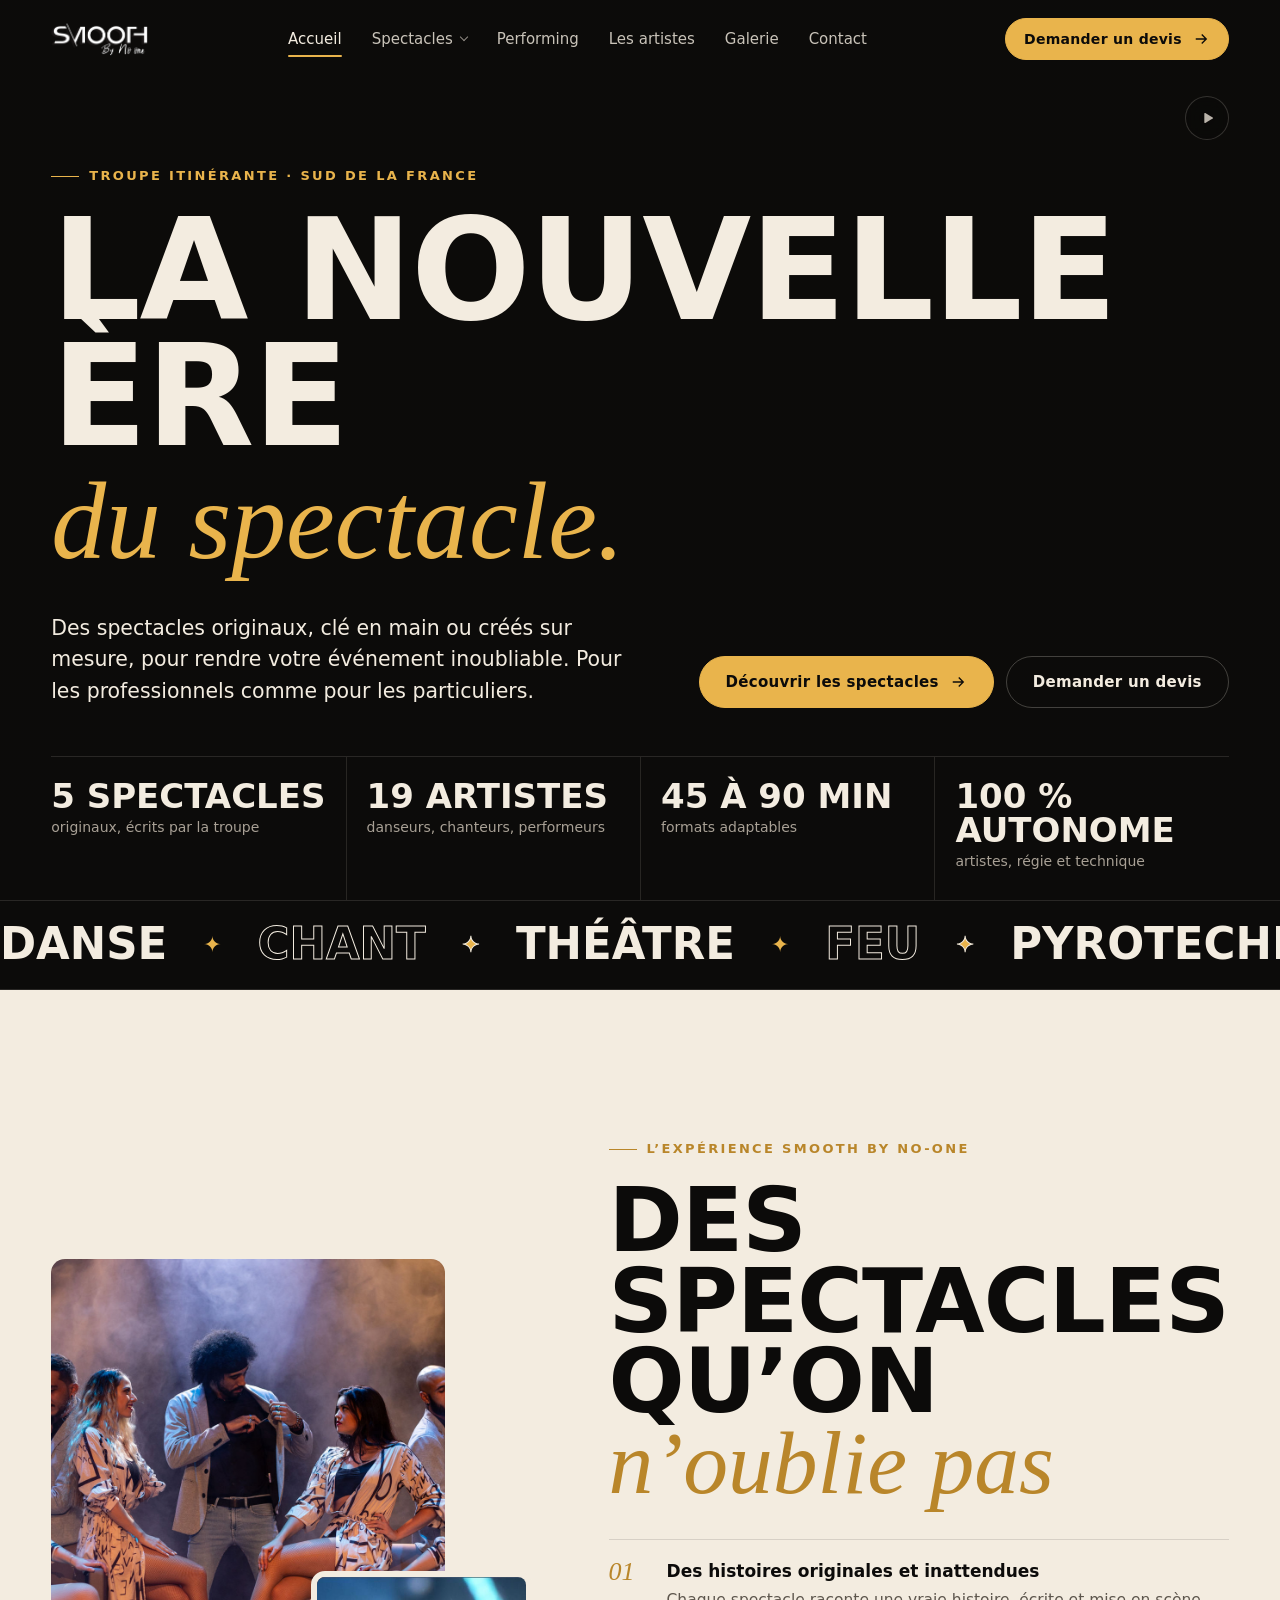
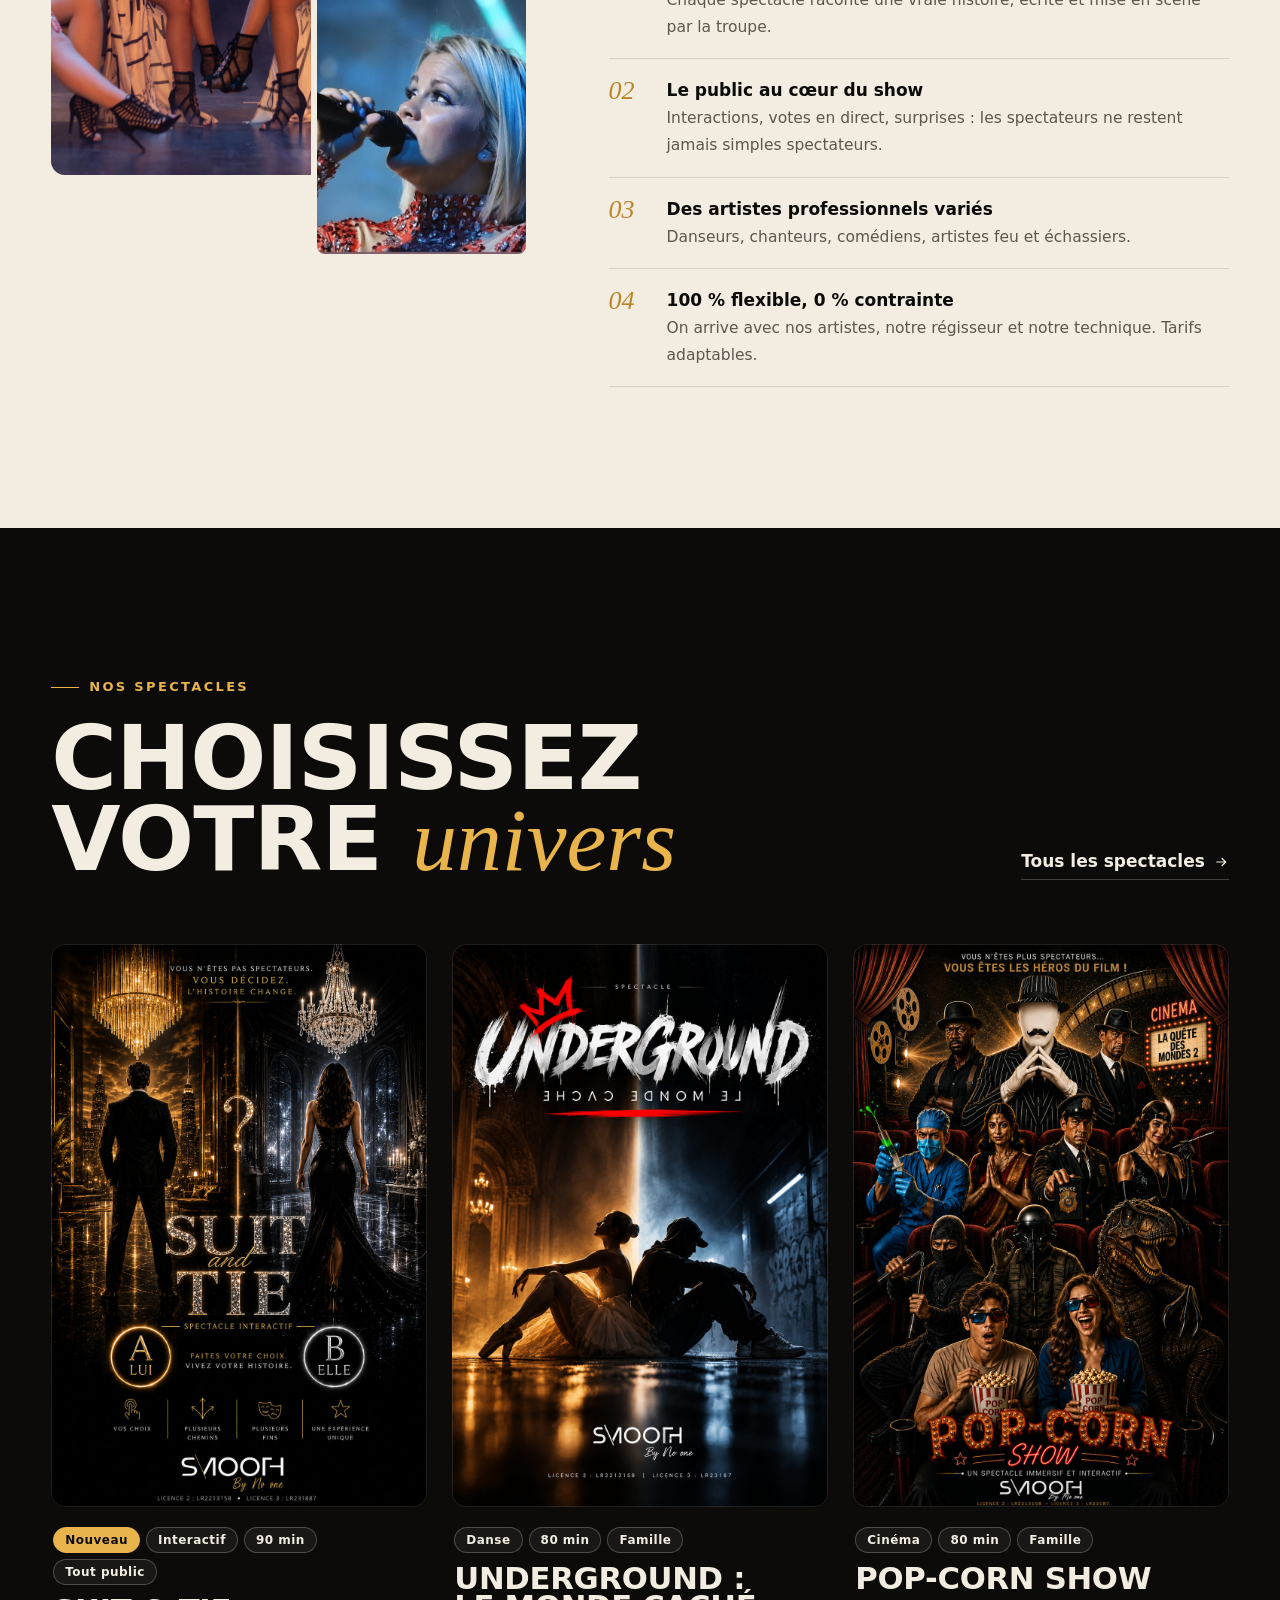
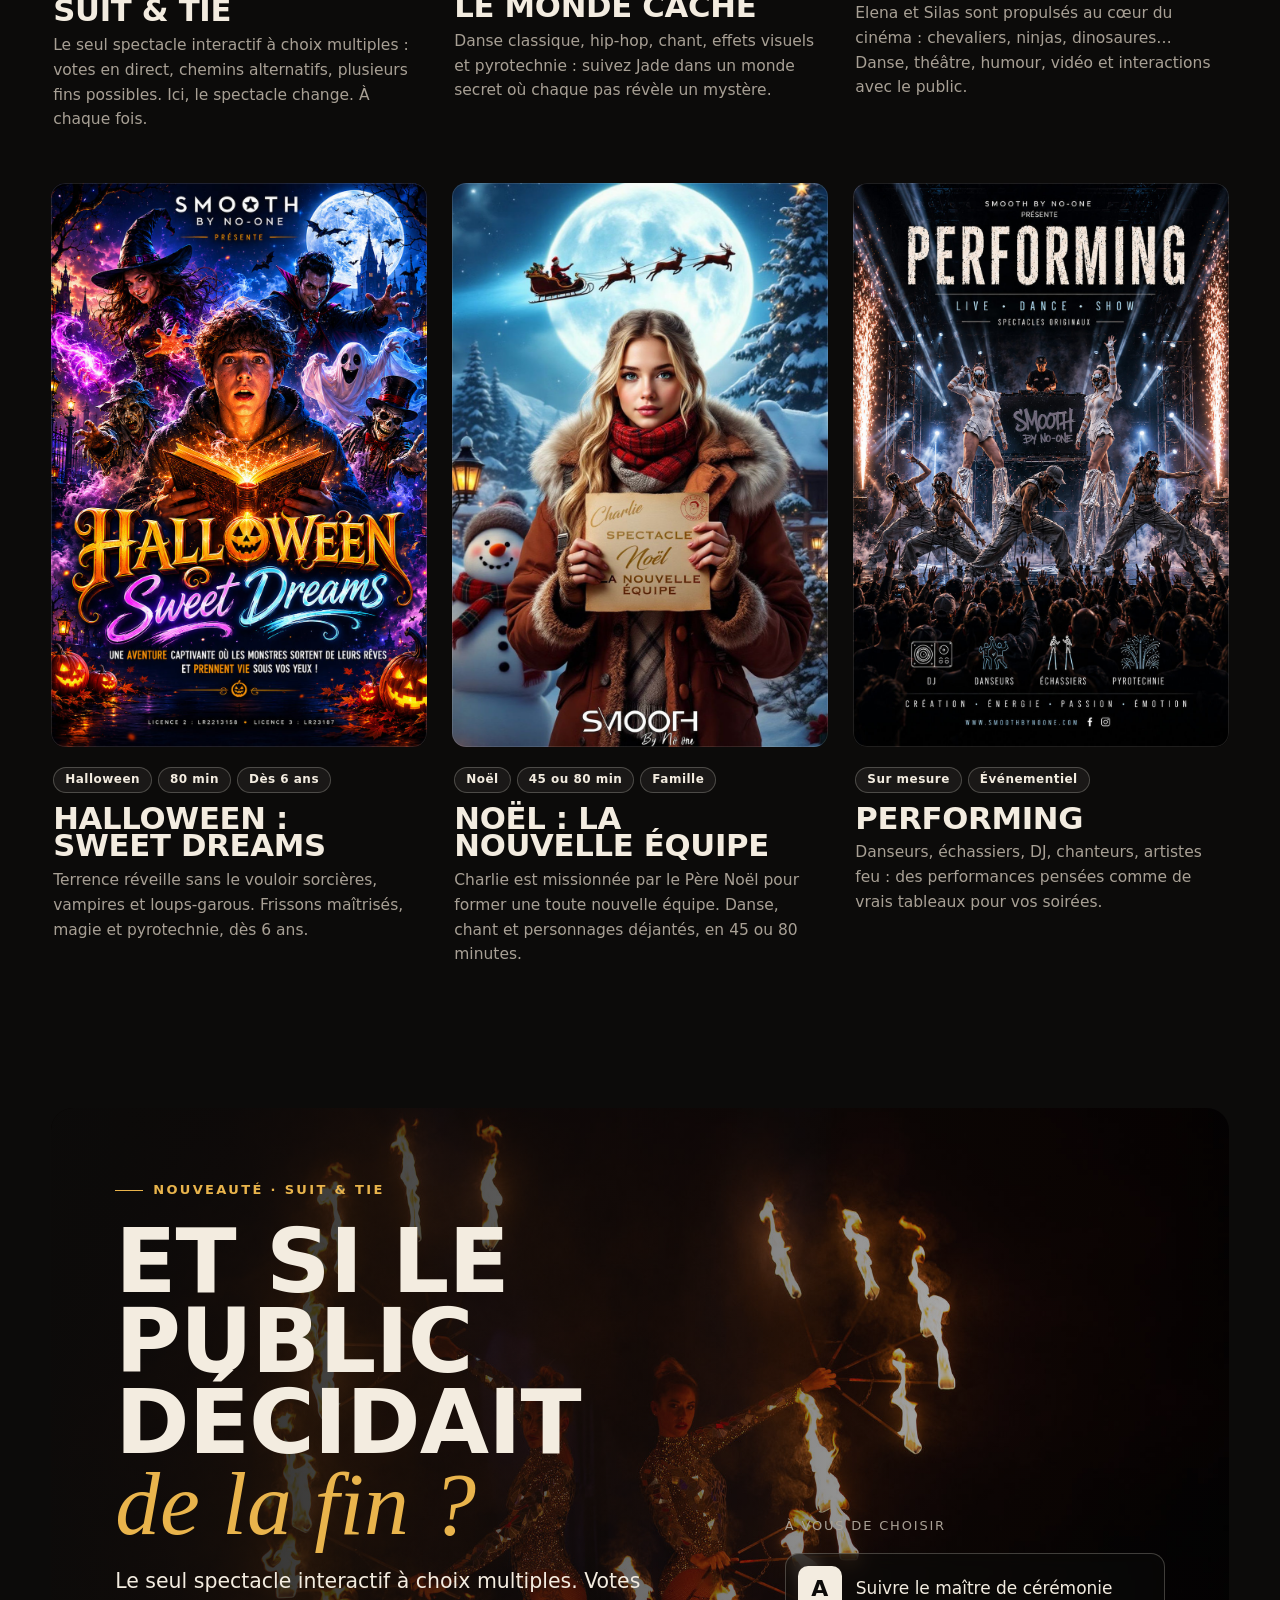
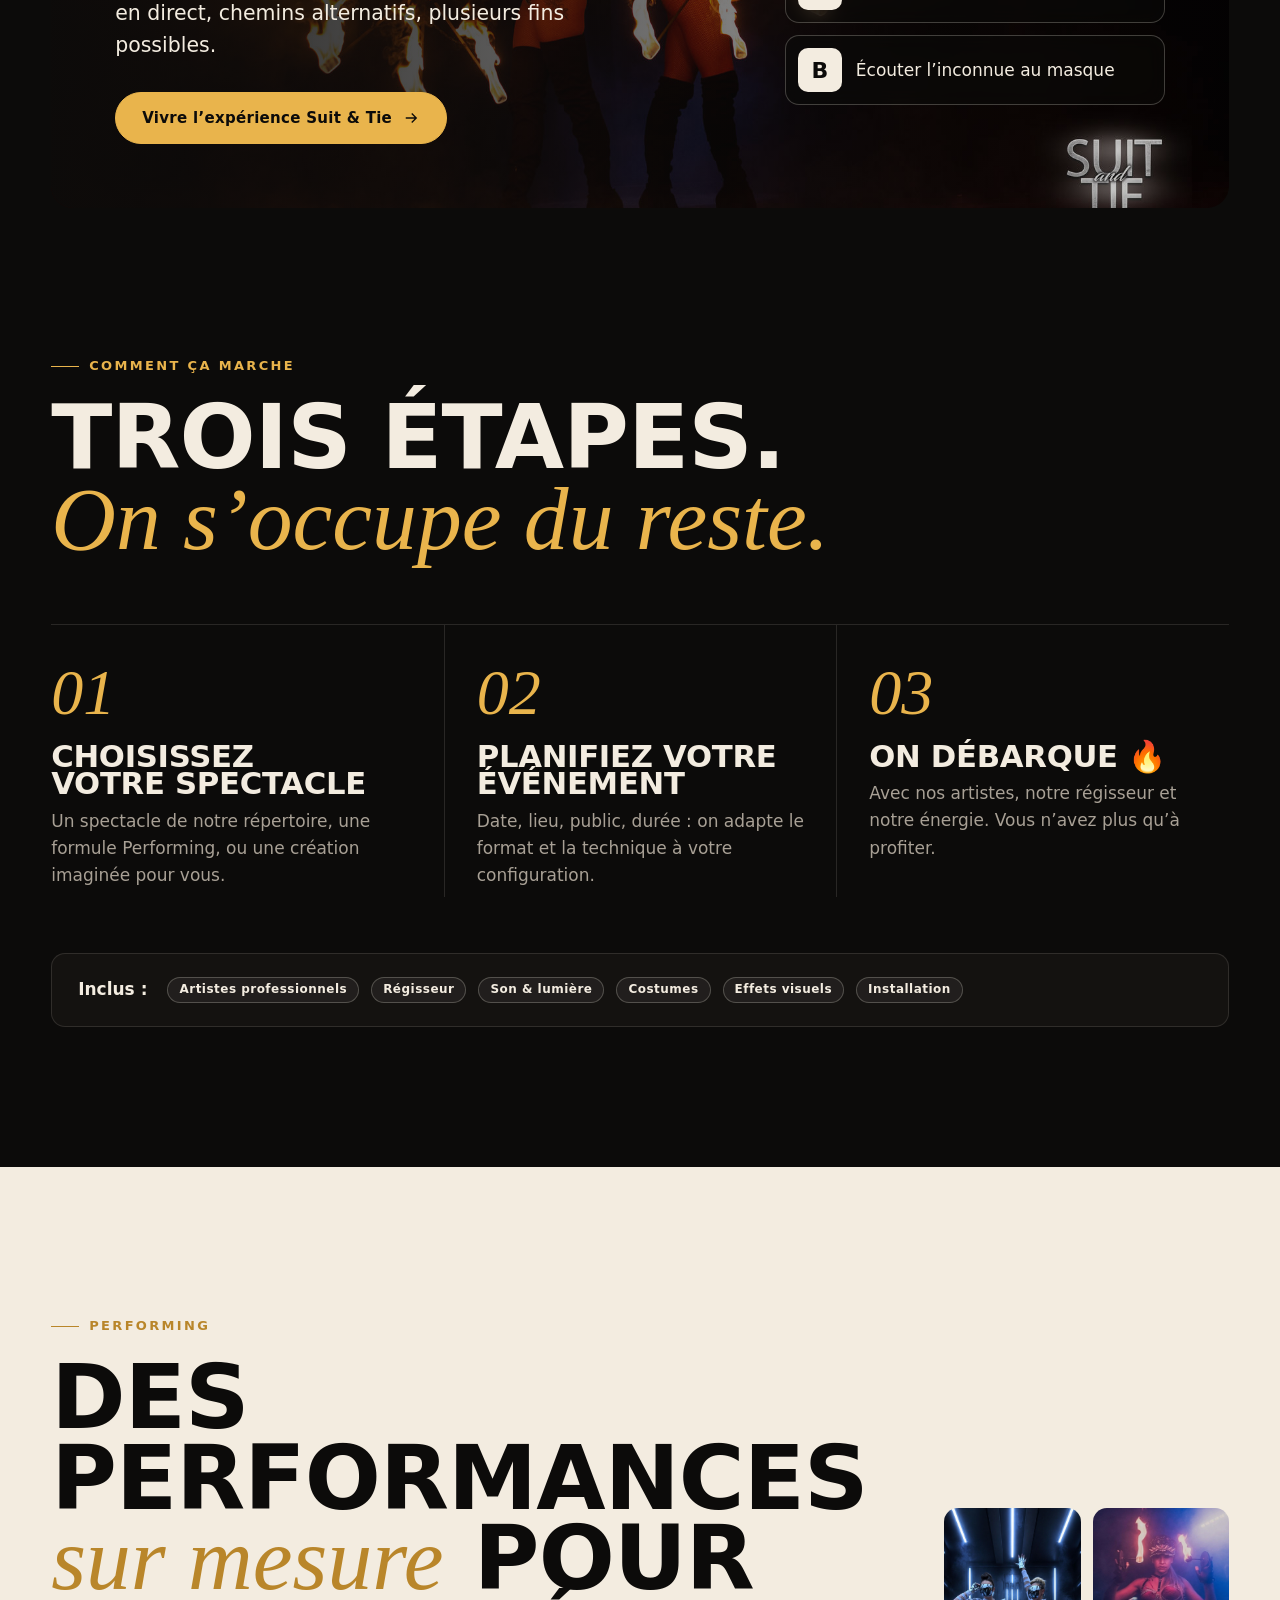
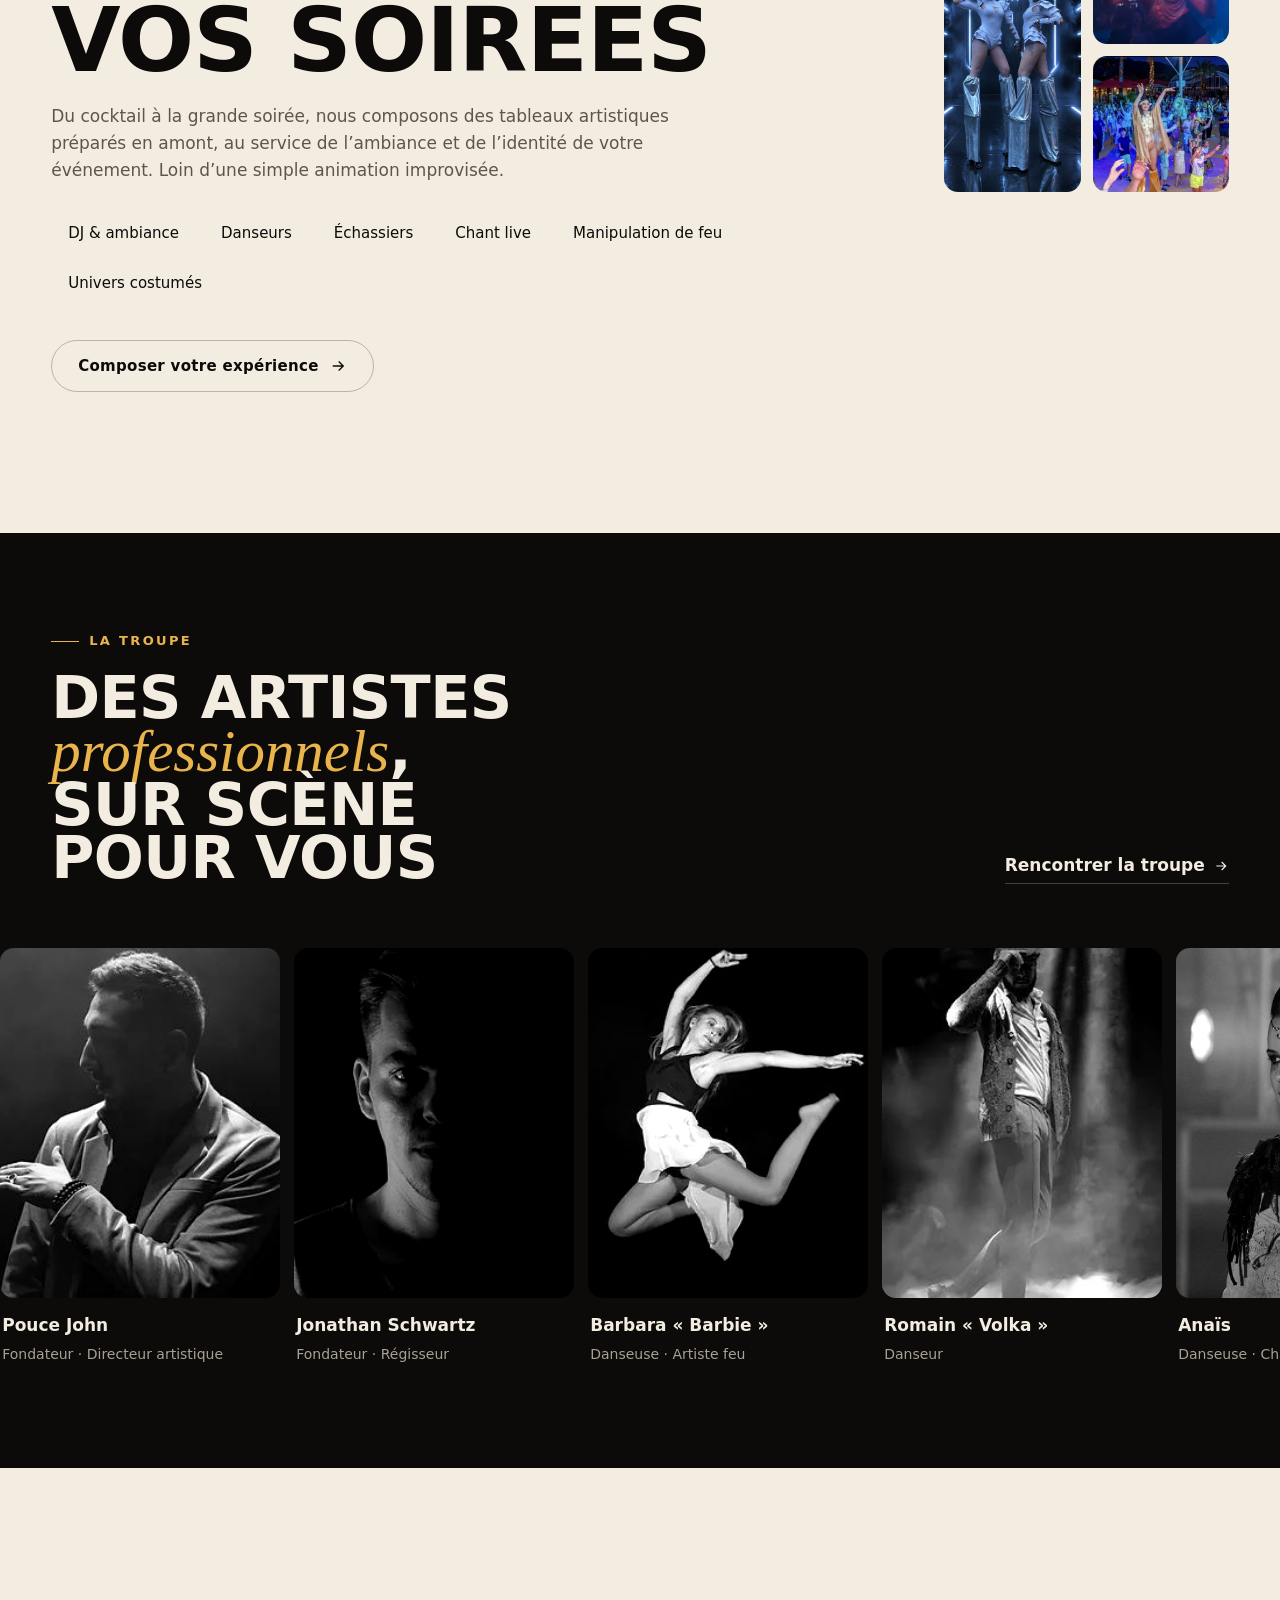
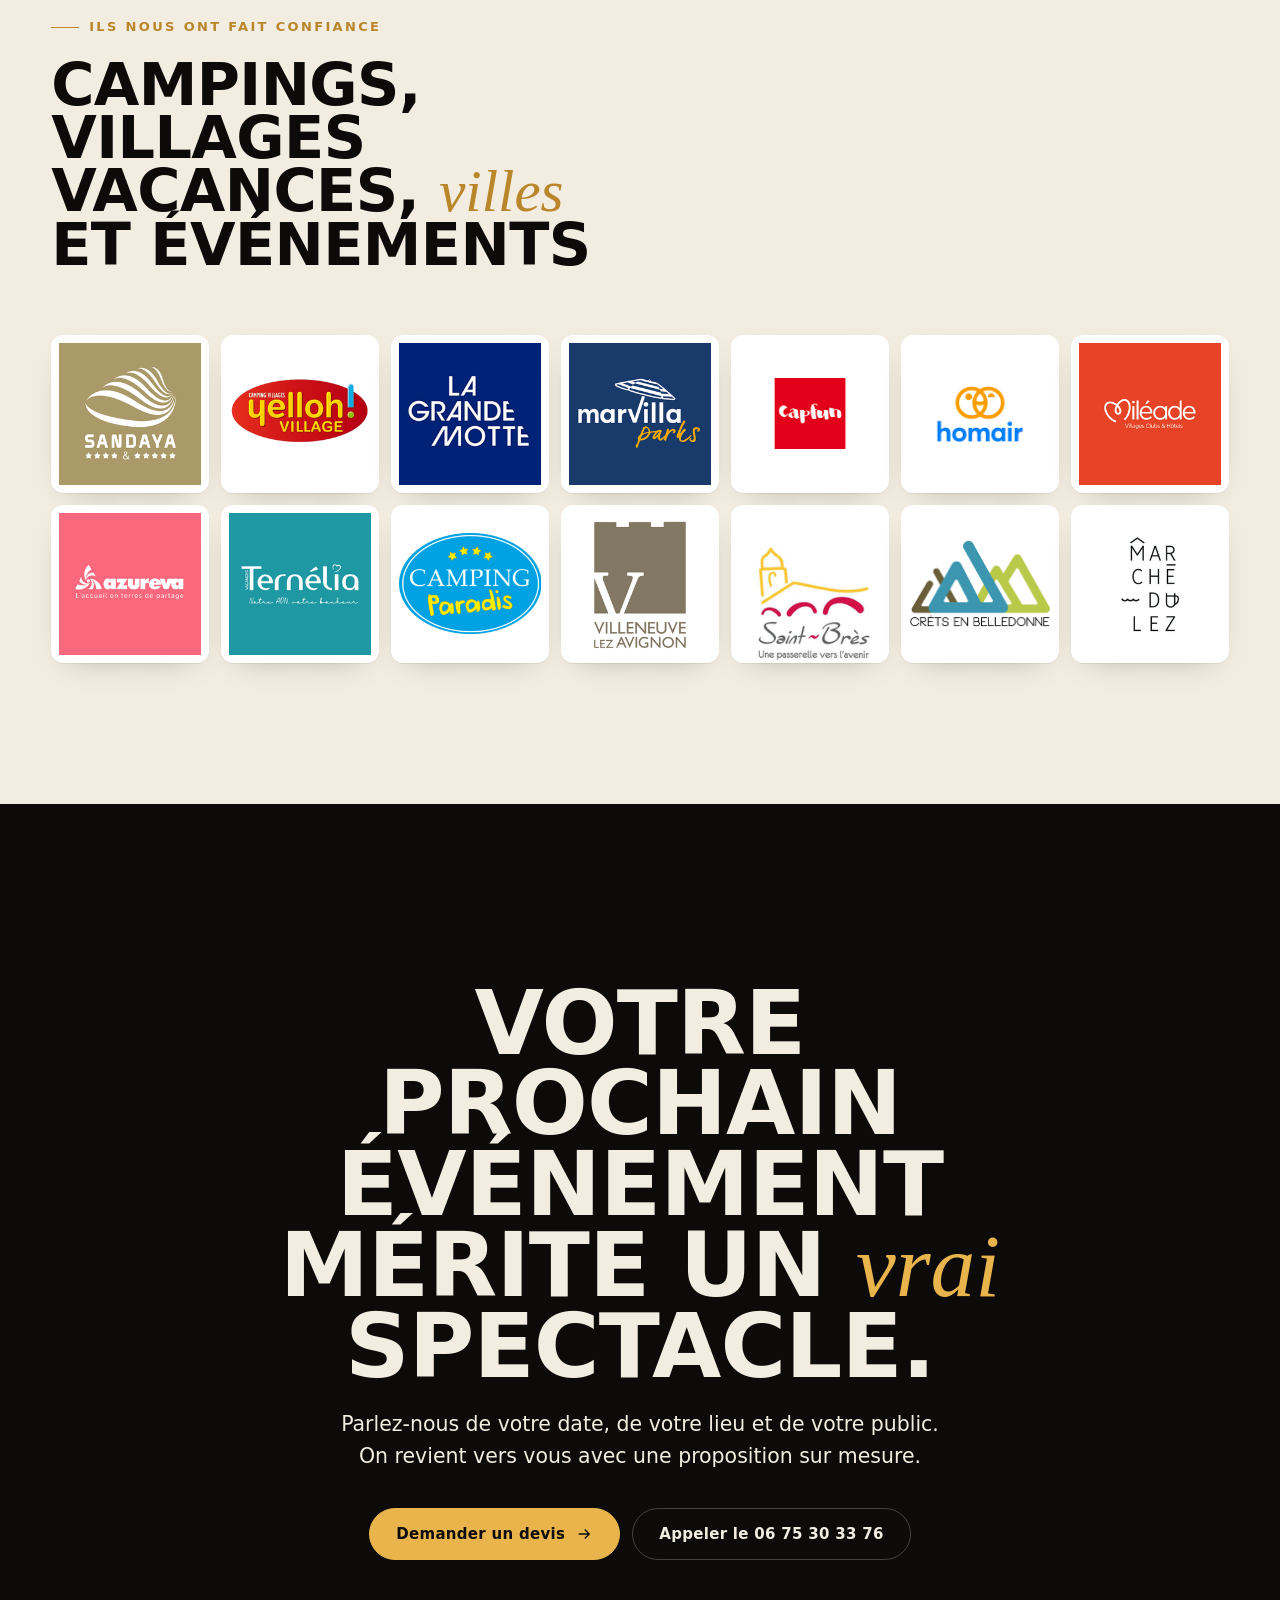
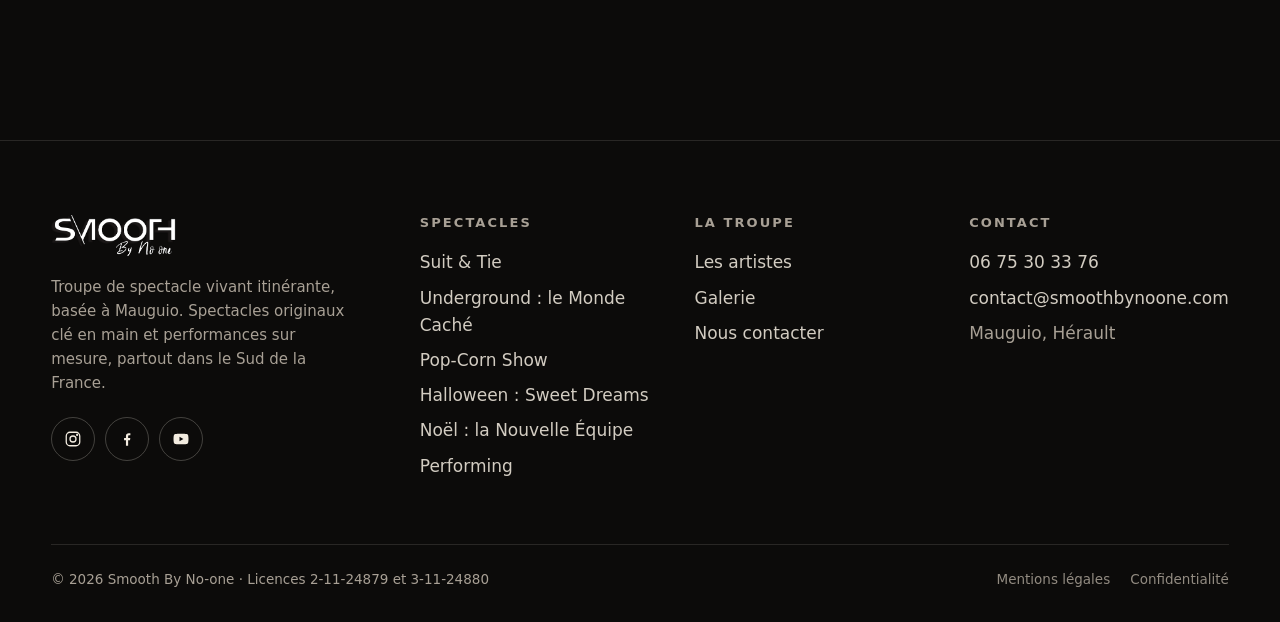
==== commit cc37a4a1: "Mini-menu Spectacles, photo de fin Pop-Corn et fiches infos clés à hauteur du texte - Menu « Spectac" ====
--- a/index.html
+++ b/index.html
@@ -31,7 +31,19 @@
       <a class="logo" href="./" aria-label="Smooth By No-one, accueil"><img src="assets/img/logo-blanc.png" alt="Smooth By No-one" width="814" height="280"></a>
       <nav class="nav" aria-label="Navigation principale">
         <a href="./" aria-current="page">Accueil</a>
-        <a href="spectacles.html">Spectacles</a>
+        <div class="nav-groupe">
+          <a href="spectacles.html">Spectacles</a>
+          <div class="sous-menu">
+            <div class="sous-menu-liste">
+              <a class="sous-menu-lien" href="suitandtie.html"><img src="assets/img/affiches/suit-and-tie.jpg" alt="" width="1000" height="1500" loading="lazy"><span><b>Suit & Tie</b><small>Interactif · 90 min</small></span></a>
+              <a class="sous-menu-lien" href="underground.html"><img src="assets/img/affiches/underground.jpg" alt="" width="1000" height="1500" loading="lazy"><span><b>Underground : le Monde Caché</b><small>Danse · 80 min</small></span></a>
+              <a class="sous-menu-lien" href="pop-corn.html"><img src="assets/img/affiches/pop-corn.jpg" alt="" width="1000" height="1500" loading="lazy"><span><b>Pop-Corn Show</b><small>Cinéma · 80 min</small></span></a>
+              <a class="sous-menu-lien" href="halloween.html"><img src="assets/img/affiches/halloween.jpg" alt="" width="1000" height="1500" loading="lazy"><span><b>Halloween : Sweet Dreams</b><small>Halloween · 80 min</small></span></a>
+              <a class="sous-menu-lien" href="noel-la-nouvelle-equipe.html"><img src="assets/img/affiches/noel.jpg" alt="" width="1000" height="1500" loading="lazy"><span><b>Noël : la Nouvelle Équipe</b><small>Noël · 45 ou 80 min</small></span></a>
+            </div>
+            <div class="sous-menu-pied"><a href="spectacles.html">Tous les spectacles</a><a href="performing.html">Performing sur mesure</a></div>
+          </div>
+        </div>
         <a href="performing.html">Performing</a>
         <a href="nosartistes.html">Les artistes</a>
         <a href="galerie.html">Galerie</a>
@@ -44,11 +56,12 @@
   <div class="menu-mobile" id="menu-mobile">
     <nav aria-label="Navigation mobile">
       <a href="./" aria-current="page">Accueil</a>
-        <a href="spectacles.html">Spectacles</a>
-        <a href="performing.html">Performing</a>
-        <a href="nosartistes.html">Les artistes</a>
-        <a href="galerie.html">Galerie</a>
-        <a href="contact.html">Contact</a>
+      <a href="spectacles.html">Spectacles</a>
+      <div class="menu-mobile-sous"><a href="suitandtie.html">Suit & Tie</a><a href="underground.html">Underground : le Monde Caché</a><a href="pop-corn.html">Pop-Corn Show</a><a href="halloween.html">Halloween : Sweet Dreams</a><a href="noel-la-nouvelle-equipe.html">Noël : la Nouvelle Équipe</a></div>
+      <a href="performing.html">Performing</a>
+      <a href="nosartistes.html">Les artistes</a>
+      <a href="galerie.html">Galerie</a>
+      <a href="contact.html">Contact</a>
     </nav>
     <div>
       <a class="btn " href="contact.html">Demander un devis <svg viewBox="0 0 24 24" fill="none" stroke="currentColor" stroke-width="1.8" aria-hidden="true"><path d="M5 12h14M13 6l6 6-6 6"/></svg></a>
--- a/assets/css/style.css
+++ b/assets/css/style.css
@@ -0,0 +1,644 @@
+/* Smooth By No-one — feuille de style unique */
+
+:root {
+  --noir: #0c0b0a;
+  --noir-2: #141210;
+  --noir-3: #1d1a17;
+  --trait: rgba(243, 236, 224, .12);
+  --trait-fort: rgba(243, 236, 224, .24);
+  --creme: #f3ece0;
+  --gris: #a8a095;
+  --or: #e9b44c;
+  --or-fonce: #b9862a;
+  --braise: #ff6a3d;
+
+  --f-titre: "Archivo", system-ui, sans-serif;
+  --f-texte: "Archivo", system-ui, sans-serif;
+  --f-serif: "Instrument Serif", Georgia, serif;
+
+  --marge: clamp(16px, 4vw, 56px);
+  --max: 1320px;
+  --rayon: 14px;
+  --ease: cubic-bezier(.2, .7, .1, 1);
+}
+
+*, *::before, *::after { box-sizing: border-box; }
+html { -webkit-text-size-adjust: 100%; scroll-behavior: smooth; }
+body {
+  margin: 0;
+  background: var(--noir);
+  color: var(--creme);
+  font-family: var(--f-texte);
+  font-size: 17px;
+  line-height: 1.6;
+  font-stretch: 100%;
+  -webkit-font-smoothing: antialiased;
+  overflow-x: hidden;
+}
+img { display: block; max-width: 100%; height: auto; }
+a { color: inherit; }
+button { font: inherit; color: inherit; }
+::selection { background: var(--or); color: var(--noir); }
+:focus-visible { outline: 2px solid var(--or); outline-offset: 3px; border-radius: 4px; }
+
+.wrap { width: 100%; max-width: var(--max); margin: 0 auto; padding: 0 var(--marge); }
+.sr { position: absolute; width: 1px; height: 1px; overflow: hidden; clip: rect(0 0 0 0); white-space: nowrap; }
+
+/* ---------- Typographie ---------- */
+
+.titre {
+  font-family: var(--f-titre);
+  font-stretch: 68%;
+  font-weight: 800;
+  text-transform: uppercase;
+  line-height: .9;
+  letter-spacing: -.01em;
+  margin: 0;
+  text-wrap: balance;
+}
+.titre-xl { font-size: clamp(56px, 11vw, 168px); }
+.titre-l  { font-size: clamp(44px, 7vw, 104px); }
+.titre-m  { font-size: clamp(34px, 4.6vw, 64px); }
+.titre-s  { font-size: clamp(24px, 2.4vw, 32px); }
+.serif {
+  font-family: var(--f-serif);
+  font-style: italic;
+  font-weight: 400;
+  text-transform: none;
+  font-stretch: 100%;
+  letter-spacing: 0;
+  color: var(--or);
+}
+.surtitre {
+  display: inline-flex; align-items: center; gap: 10px;
+  font-size: 13px; font-weight: 600; letter-spacing: .18em; text-transform: uppercase;
+  color: var(--or);
+  margin: 0 0 20px;
+}
+.surtitre::before { content: ""; width: 28px; height: 1px; background: currentColor; }
+.chapo { font-size: clamp(18px, 1.6vw, 21px); line-height: 1.55; color: var(--creme); max-width: 46ch; margin: 0; }
+.texte { color: var(--gris); max-width: 62ch; }
+.texte p { margin: 0 0 1em; }
+.texte strong { color: var(--creme); font-weight: 600; }
+
+/* ---------- Boutons ---------- */
+
+.btn {
+  --bg: var(--or); --fg: var(--noir);
+  display: inline-flex; align-items: center; justify-content: center; gap: 10px;
+  min-height: 52px; padding: 0 26px;
+  background: var(--bg); color: var(--fg);
+  border: 1px solid var(--bg); border-radius: 999px;
+  font-weight: 700; font-size: 15px; letter-spacing: .02em; text-decoration: none;
+  cursor: pointer;
+  transition: transform .3s var(--ease), background .3s, color .3s, border-color .3s;
+}
+.btn:hover { transform: translateY(-2px); background: var(--creme); border-color: var(--creme); }
+.btn svg { width: 18px; height: 18px; transition: transform .3s var(--ease); }
+.btn:hover svg { transform: translateX(3px); }
+.btn-ligne { --bg: transparent; --fg: var(--creme); border-color: var(--trait-fort); }
+.btn-ligne:hover { background: var(--creme); color: var(--noir); }
+.btn-petit { min-height: 42px; padding: 0 18px; font-size: 14px; }
+.lien-fleche {
+  display: inline-flex; align-items: center; gap: 8px;
+  font-weight: 600; text-decoration: none; color: var(--creme);
+  border-bottom: 1px solid var(--trait-fort); padding-bottom: 4px;
+  transition: color .2s, border-color .2s;
+}
+.lien-fleche:hover { color: var(--or); border-color: var(--or); }
+.lien-fleche svg { width: 16px; height: 16px; }
+
+/* ---------- En-tête ---------- */
+
+.entete {
+  position: fixed; inset: 0 0 auto; z-index: 50;
+  transition: background .4s, backdrop-filter .4s, border-color .4s;
+  border-bottom: 1px solid transparent;
+}
+.entete.plein {
+  background: rgba(12, 11, 10, .78);
+  backdrop-filter: blur(14px) saturate(1.4);
+  -webkit-backdrop-filter: blur(14px) saturate(1.4);
+  border-color: var(--trait);
+}
+.entete .wrap { display: flex; align-items: center; justify-content: space-between; gap: 24px; height: 78px; }
+.logo { display: block; flex: none; }
+.logo img { height: 34px; width: auto; }
+.nav { display: flex; align-items: center; gap: 30px; }
+.nav a {
+  position: relative; text-decoration: none; font-size: 15px; font-weight: 500; color: var(--creme);
+  opacity: .82; transition: opacity .2s;
+}
+.nav a:hover, .nav a[aria-current="page"] { opacity: 1; }
+.nav a[aria-current="page"]::after {
+  content: ""; position: absolute; left: 0; right: 0; bottom: -6px; height: 2px; background: var(--or); border-radius: 2px;
+}
+.burger { display: none; }
+
+/* Mini-menu des spectacles */
+.nav-groupe { position: relative; display: flex; align-items: center; }
+.nav-groupe > a::before {
+  content: ""; position: absolute; right: -14px; top: 50%; width: 6px; height: 6px; margin-top: -5px;
+  border-right: 1.5px solid currentColor; border-bottom: 1.5px solid currentColor; transform: rotate(45deg); opacity: .7;
+}
+.nav-groupe > a { margin-right: 14px; }
+.sous-menu {
+  position: absolute; top: 100%; left: 50%; width: 560px; padding-top: 22px;
+  transform: translate(-50%, 8px); opacity: 0; visibility: hidden; pointer-events: none;
+  transition: opacity .25s, transform .3s var(--ease), visibility .25s;
+}
+.nav-groupe:hover .sous-menu, .nav-groupe:focus-within .sous-menu { opacity: 1; visibility: visible; pointer-events: auto; transform: translate(-50%, 0); }
+.sous-menu-liste, .sous-menu-pied { background: rgba(20, 18, 16, .97); border: 1px solid var(--trait-fort); }
+.sous-menu-liste {
+  display: grid; grid-template-columns: 1fr 1fr; gap: 4px; padding: 10px;
+  border-radius: 16px 16px 0 0; border-bottom: 0; box-shadow: 0 30px 60px -20px rgba(0,0,0,.8);
+}
+.nav .sous-menu-lien { display: grid; grid-template-columns: 44px 1fr; gap: 14px; align-items: center; padding: 8px; border-radius: 10px; opacity: 1; transition: background .2s; }
+.nav .sous-menu-lien::after { display: none; }
+.sous-menu-lien:hover, .sous-menu-lien:focus-visible, .sous-menu-lien[aria-current="page"] { background: rgba(243,236,224,.07); }
+.sous-menu-lien img { width: 44px; height: 62px; object-fit: cover; border-radius: 6px; }
+.sous-menu-lien b { display: block; font-size: 14.5px; font-weight: 600; line-height: 1.3; }
+.sous-menu-lien small { display: block; font-size: 12.5px; color: var(--gris); margin-top: 2px; }
+.sous-menu-lien:hover b, .sous-menu-lien[aria-current="page"] b { color: var(--or); }
+.sous-menu-pied { display: flex; justify-content: space-between; padding: 12px 18px; border-radius: 0 0 16px 16px; border-top: 1px solid var(--trait); }
+.nav .sous-menu-pied a { font-size: 13.5px; font-weight: 600; color: var(--or); opacity: 1; }
+.nav .sous-menu-pied a::after { display: none; }
+.nav .sous-menu-pied a:hover { color: var(--creme); }
+
+.menu-mobile-sous { display: grid; padding: 4px 0 12px 18px; border-bottom: 1px solid var(--trait); }
+.menu-mobile nav .menu-mobile-sous a { font-family: var(--f-texte); font-stretch: 100%; font-weight: 500; text-transform: none; font-size: 18px; line-height: 1.4; border: 0; padding: 7px 0; color: var(--gris); }
+.menu-mobile nav .menu-mobile-sous a[aria-current="page"] { color: var(--or); }
+
+@media (max-width: 980px) {
+  .nav, .entete .btn { display: none; }
+  .burger {
+    display: grid; place-items: center; width: 46px; height: 46px;
+    background: none; border: 1px solid var(--trait-fort); border-radius: 50%; cursor: pointer;
+  }
+  .burger span, .burger span::before, .burger span::after {
+    display: block; width: 18px; height: 1.5px; background: var(--creme); position: relative; transition: transform .3s var(--ease);
+  }
+  .burger span::before, .burger span::after { content: ""; position: absolute; left: 0; }
+  .burger span::before { top: -6px; } .burger span::after { top: 6px; }
+  .menu-ouvert .burger span { background: transparent; }
+  .menu-ouvert .burger span::before { transform: translateY(6px) rotate(45deg); }
+  .menu-ouvert .burger span::after { transform: translateY(-6px) rotate(-45deg); }
+}
+
+.menu-mobile {
+  position: fixed; inset: 0; z-index: 40;
+  background: var(--noir);
+  padding: 110px var(--marge) 40px;
+  display: flex; flex-direction: column; justify-content: space-between; gap: 32px; overflow-y: auto;
+  opacity: 0; visibility: hidden; transition: opacity .35s, visibility .35s;
+}
+.menu-ouvert .menu-mobile { opacity: 1; visibility: visible; }
+.menu-ouvert { overflow: hidden; }
+.menu-mobile nav { display: flex; flex-direction: column; }
+.menu-mobile nav a {
+  font-family: var(--f-titre); font-stretch: 68%; font-weight: 800; text-transform: uppercase;
+  font-size: clamp(40px, 11vw, 64px); line-height: 1.08; text-decoration: none;
+  border-bottom: 1px solid var(--trait); padding: 6px 0;
+}
+.menu-mobile nav a[aria-current="page"] { color: var(--or); }
+
+/* ---------- Héro accueil ---------- */
+
+.hero {
+  position: relative; min-height: 100svh; display: flex; align-items: flex-end;
+  padding: 140px 0 0; overflow: hidden; isolation: isolate;
+}
+.hero-fond { position: absolute; inset: 0; z-index: -1; }
+.hero-video { position: absolute; inset: 0; width: 100%; height: 100%; object-fit: cover; background: var(--noir); }
+.hero-pause {
+  position: absolute; right: var(--marge); top: 96px; z-index: 2;
+  width: 44px; height: 44px; border-radius: 50%; display: grid; place-items: center; cursor: pointer;
+  background: rgba(12,11,10,.45); border: 1px solid var(--trait-fort); backdrop-filter: blur(8px);
+  opacity: .75; transition: opacity .2s, background .2s;
+}
+.hero-pause:hover { opacity: 1; background: rgba(12,11,10,.7); }
+.hero-pause svg { width: 16px; height: 16px; }
+.hero-pause .i-lecture, .hero-pause.en-pause .i-pause { display: none; }
+.hero-pause.en-pause .i-lecture { display: block; }
+.hero-fond::after {
+  content: ""; position: absolute; inset: 0;
+  background:
+    linear-gradient(180deg, rgba(12,11,10,.55) 0%, rgba(12,11,10,.1) 30%, rgba(12,11,10,.55) 62%, var(--noir) 100%),
+    radial-gradient(120% 80% at 0% 100%, rgba(12,11,10,.85), transparent 60%);
+}
+.hero-contenu { width: 100%; }
+.hero .titre-xl { max-width: 12ch; }
+.hero .titre-xl .serif { display: block; font-size: .78em; line-height: 1; margin-top: .06em; }
+.hero-bas {
+  display: grid; grid-template-columns: 1.1fr 1fr; gap: 40px; align-items: end;
+  margin-top: 36px; padding-bottom: 48px;
+}
+.hero-actions { display: flex; flex-wrap: wrap; gap: 12px; justify-content: flex-end; }
+.hero-chiffres {
+  display: grid; grid-template-columns: repeat(4, 1fr);
+  border-top: 1px solid var(--trait);
+}
+.hero-chiffres div { padding: 22px 20px 26px 0; }
+.hero-chiffres div + div { padding-left: 20px; border-left: 1px solid var(--trait); }
+.hero-chiffres b { display: block; font-family: var(--f-titre); font-stretch: 68%; font-weight: 800; font-size: 34px; line-height: 1; text-transform: uppercase; }
+.hero-chiffres span { font-size: 14px; color: var(--gris); }
+@media (max-width: 860px) {
+  .hero-fond::after { background: linear-gradient(180deg, rgba(12,11,10,.6) 0%, rgba(12,11,10,.55) 40%, rgba(12,11,10,.8) 70%, var(--noir) 100%); }
+  .hero-chiffres b { font-size: 26px; }
+  .hero-bas { grid-template-columns: 1fr; gap: 28px; }
+  .hero-actions { justify-content: flex-start; }
+  .hero-chiffres { grid-template-columns: 1fr 1fr; }
+  .hero-chiffres div:nth-child(3) { padding-left: 0; border-left: 0; }
+  .hero-chiffres div:nth-child(n+3) { border-top: 1px solid var(--trait); }
+}
+
+/* ---------- Défilant ---------- */
+
+.defilant {
+  border-block: 1px solid var(--trait);
+  overflow: hidden; white-space: nowrap; padding: 22px 0;
+  background: var(--noir);
+}
+.defilant-piste { display: inline-flex; animation: defile 38s linear infinite; }
+.defilant span {
+  font-family: var(--f-titre); font-stretch: 68%; font-weight: 800; text-transform: uppercase;
+  font-size: clamp(26px, 3.4vw, 44px); line-height: 1; padding-right: 36px;
+  display: inline-flex; align-items: center; gap: 36px;
+}
+.defilant span::after { content: "✦"; color: var(--or); font-size: .5em; }
+.defilant span:nth-child(even) { -webkit-text-stroke: 1px var(--creme); color: transparent; }
+@keyframes defile { to { transform: translateX(-50%); } }
+
+/* ---------- Sections ---------- */
+
+.section { padding: clamp(80px, 11vw, 160px) 0; position: relative; }
+.section-serree { padding: clamp(56px, 7vw, 96px) 0; }
+.section-claire { background: var(--creme); color: var(--noir); }
+.section-claire .texte { color: #5d564d; }
+.section-claire .texte strong { color: var(--noir); }
+.section-claire .surtitre { color: var(--or-fonce); }
+.section-claire .serif { color: var(--or-fonce); }
+.section-claire .btn-ligne { --fg: var(--noir); border-color: rgba(12,11,10,.25); }
+.section-claire .btn-ligne:hover { background: var(--noir); color: var(--creme); }
+.entete-section { display: flex; justify-content: space-between; align-items: end; gap: 32px; margin-bottom: clamp(40px, 5vw, 72px); flex-wrap: wrap; }
+.entete-section .titre { max-width: 14ch; }
+
+/* L'expérience */
+.experience { display: grid; grid-template-columns: 1fr 1fr; gap: clamp(40px, 6vw, 100px); align-items: center; }
+.experience-visuel { position: relative; aspect-ratio: 4 / 5; }
+.experience-visuel img { position: absolute; object-fit: cover; border-radius: var(--rayon); }
+.experience-visuel img:first-child { inset: 0 18% 14% 0; width: 82%; height: 86%; }
+.experience-visuel img:last-child { right: 0; bottom: 0; width: 46%; height: 48%; border: 6px solid var(--creme); }
+.points { list-style: none; padding: 0; margin: 36px 0 0; display: grid; gap: 0; }
+.points li { display: grid; grid-template-columns: 44px 1fr; gap: 14px; padding: 18px 0; border-top: 1px solid rgba(12,11,10,.12); }
+.points li:last-child { border-bottom: 1px solid rgba(12,11,10,.12); }
+.points b { display: block; font-size: 17px; }
+.points span { color: #5d564d; font-size: 15.5px; }
+.points .num { font-family: var(--f-serif); font-style: italic; font-size: 26px; color: var(--or-fonce); line-height: 1.1; }
+@media (max-width: 860px) {
+  .experience { grid-template-columns: 1fr; }
+  .experience-visuel { max-width: 520px; }
+}
+
+/* Cartes spectacles */
+.affiches { display: grid; grid-template-columns: repeat(3, 1fr); gap: clamp(36px, 4vw, 56px) clamp(14px, 2vw, 28px); }
+.affiche { display: block; text-decoration: none; }
+.affiche-visuel { position: relative; display: block; border-radius: var(--rayon); overflow: hidden; background: var(--noir-2); aspect-ratio: 2 / 3; isolation: isolate; }
+.affiche-visuel img { width: 100%; height: 100%; object-fit: cover; transition: transform 1.1s var(--ease); }
+.affiche-visuel::after { content: ""; position: absolute; inset: 0; border-radius: inherit; box-shadow: inset 0 0 0 1px var(--trait); pointer-events: none; }
+.affiche-info { padding: 20px 2px 0; }
+.affiche-tags { display: flex; flex-wrap: wrap; gap: 6px; margin-bottom: 12px; }
+.tag {
+  display: inline-flex; align-items: center; height: 26px; padding: 0 11px; border-radius: 999px;
+  font-size: 12px; font-weight: 600; letter-spacing: .04em;
+  background: rgba(243,236,224,.06); border: 1px solid var(--trait-fort);
+}
+.tag-or { background: var(--or); color: var(--noir); border-color: var(--or); }
+.section-claire .tag { border-color: rgba(12,11,10,.2); background: rgba(12,11,10,.04); }
+.affiche h3 { margin: 0; transition: color .3s; }
+.affiche p { margin: 8px 0 0; font-size: 15.5px; color: var(--gris); max-width: 40ch; }
+.affiche:hover img { transform: scale(1.05); }
+.affiche:hover h3 { color: var(--or); }
+.affiche-fleche {
+  position: absolute; top: 16px; right: 16px; z-index: 2;
+  width: 46px; height: 46px; border-radius: 50%; display: grid; place-items: center;
+  background: var(--creme); color: var(--noir);
+  transform: scale(.6) rotate(-45deg); opacity: 0; transition: transform .45s var(--ease), opacity .3s;
+}
+.affiche-fleche svg { width: 18px; height: 18px; }
+.affiche:hover .affiche-fleche, .affiche:focus-visible .affiche-fleche { transform: scale(1) rotate(-45deg); opacity: 1; }
+@media (max-width: 980px) { .affiches { grid-template-columns: repeat(2, 1fr); } }
+@media (max-width: 560px) {
+  .affiches { grid-template-columns: none; grid-auto-flow: column; grid-auto-columns: 80%; overflow-x: auto; scroll-snap-type: x mandatory; margin: 0 calc(var(--marge) * -1); padding: 0 var(--marge) 8px; scrollbar-width: none; }
+  .affiches::-webkit-scrollbar { display: none; }
+  .affiche { scroll-snap-align: start; }
+}
+
+/* Focus Suit & Tie */
+.focus {
+  position: relative; border-radius: calc(var(--rayon) * 1.6); overflow: hidden; isolation: isolate;
+  min-height: 620px; display: grid; align-items: end; padding: clamp(28px, 5vw, 72px);
+}
+.focus > img { position: absolute; inset: 0; width: 100%; height: 100%; object-fit: cover; z-index: -2; }
+.focus::before { content: ""; position: absolute; inset: 0; z-index: -1; background: linear-gradient(90deg, rgba(12,11,10,.94) 0%, rgba(12,11,10,.6) 50%, rgba(12,11,10,.15) 100%); }
+.focus-grille { display: grid; grid-template-columns: 1.2fr 1fr; gap: 48px; align-items: end; }
+.vote { display: grid; gap: 12px; max-width: 380px; justify-self: end; width: 100%; }
+.vote-q { font-size: 13px; letter-spacing: .14em; text-transform: uppercase; color: var(--gris); margin: 0 0 4px; }
+.vote button {
+  display: grid; grid-template-columns: 44px 1fr auto; align-items: center; gap: 14px;
+  width: 100%; padding: 12px 18px 12px 12px; text-align: left; cursor: pointer;
+  background: rgba(12,11,10,.55); border: 1px solid var(--trait-fort); border-radius: 14px;
+  backdrop-filter: blur(10px); position: relative; overflow: hidden;
+  transition: border-color .3s;
+}
+.vote button i {
+  font-style: normal; width: 44px; height: 44px; display: grid; place-items: center; border-radius: 10px;
+  font-family: var(--f-titre); font-stretch: 68%; font-weight: 800; font-size: 22px;
+  background: var(--creme); color: var(--noir);
+}
+.vote button em { font-style: normal; font-weight: 700; font-variant-numeric: tabular-nums; color: var(--or); opacity: 0; transition: opacity .3s; }
+.vote button::before {
+  content: ""; position: absolute; inset: 0; z-index: -1; background: rgba(233,180,76,.22);
+  transform-origin: left; transform: scaleX(var(--p, 0)); transition: transform .9s var(--ease);
+}
+.vote.vote-fait button em { opacity: 1; }
+.vote.vote-fait button.choisi { border-color: var(--or); }
+.vote-merci { font-size: 14px; color: var(--gris); margin: 4px 0 0; min-height: 1.6em; }
+@media (max-width: 860px) {
+  .focus { min-height: 0; padding-top: 260px; }
+  .focus::before { background: linear-gradient(180deg, rgba(12,11,10,.1) 0%, rgba(12,11,10,.9) 45%, rgba(12,11,10,.97) 100%); }
+  .focus-grille { grid-template-columns: 1fr; }
+  .vote { justify-self: start; }
+}
+
+/* Comment ça marche */
+.etapes { display: grid; grid-template-columns: repeat(3, 1fr); border-top: 1px solid var(--trait); }
+.etape { padding: 36px 32px 8px 0; position: relative; }
+.etape + .etape { padding-left: 32px; border-left: 1px solid var(--trait); }
+.etape-num { font-family: var(--f-serif); font-style: italic; font-size: 64px; line-height: 1; color: var(--or); }
+.etape h3 { margin: 18px 0 10px; }
+.etape p { margin: 0; color: var(--gris); }
+.tout-compris {
+  margin-top: 56px; display: flex; flex-wrap: wrap; gap: 10px 12px; align-items: center;
+  padding: 22px 26px; border: 1px solid var(--trait); border-radius: var(--rayon); background: var(--noir-2);
+}
+.tout-compris strong { margin-right: 8px; }
+@media (max-width: 860px) {
+  .etapes { grid-template-columns: 1fr; }
+  .etape, .etape + .etape { padding: 28px 0; border-left: 0; }
+  .etape + .etape { border-top: 1px solid var(--trait); }
+}
+
+/* Performing */
+.performing { display: grid; grid-template-columns: 1fr 1.1fr; gap: clamp(40px, 6vw, 96px); align-items: center; }
+.mosaique { display: grid; grid-template-columns: 1fr 1fr; grid-template-rows: 1fr 1fr; gap: 12px; aspect-ratio: 1; }
+.mosaique img { width: 100%; height: 100%; object-fit: cover; border-radius: var(--rayon); }
+.mosaique img:first-child { grid-row: span 2; }
+.liste-elements { list-style: none; padding: 0; margin: 28px 0 36px; display: flex; flex-wrap: wrap; gap: 8px; }
+.liste-elements li { padding: 8px 16px; border: 1px solid var(--trait-fort); border-radius: 999px; font-size: 15px; }
+@media (max-width: 860px) { .performing { grid-template-columns: 1fr; } .mosaique { order: 2; } }
+
+/* Artistes */
+.artistes-bande { display: flex; gap: 14px; overflow-x: auto; scroll-snap-type: x mandatory; padding: 0 var(--marge) 12px; scrollbar-width: none; }
+.artistes-bande::-webkit-scrollbar { display: none; }
+.artiste { flex: none; width: clamp(200px, 22vw, 280px); scroll-snap-align: start; margin: 0; }
+.artiste-photo { aspect-ratio: 4 / 5; border-radius: var(--rayon); overflow: hidden; background: var(--noir-3); }
+.artiste-photo img { width: 100%; height: 100%; object-fit: cover; filter: grayscale(1) contrast(1.05); transition: filter .6s, transform 1s var(--ease); }
+.artiste:hover .artiste-photo img { filter: none; transform: scale(1.04); }
+.artiste figcaption { padding: 14px 2px 0; }
+.artiste b { display: block; font-size: 17px; }
+.artiste span { font-size: 14px; color: var(--gris); }
+.grille-artistes { display: grid; grid-template-columns: repeat(auto-fill, minmax(220px, 1fr)); gap: 36px 18px; }
+.grille-artistes .artiste { width: auto; }
+.fondateurs { display: grid; grid-template-columns: 1fr 1fr; gap: 18px; margin-bottom: 72px; }
+.fondateurs .artiste-photo { aspect-ratio: 5 / 4; }
+.fondateurs .artiste b { font-size: 22px; }
+@media (max-width: 640px) { .fondateurs { grid-template-columns: 1fr; } .grille-artistes { grid-template-columns: 1fr 1fr; gap: 28px 12px; } }
+
+/* Clients */
+.clients { display: grid; grid-template-columns: repeat(7, 1fr); gap: 12px; }
+.client {
+  aspect-ratio: 1; border-radius: 12px; background: #fff; overflow: hidden;
+  display: grid; place-items: center; padding: 8px;
+  box-shadow: 0 1px 0 rgba(12,11,10,.06), 0 10px 30px -18px rgba(12,11,10,.35);
+  transition: transform .4s var(--ease);
+}
+.client img { width: 100%; height: 100%; object-fit: contain; }
+.client:hover { transform: translateY(-4px) rotate(-1deg); }
+@media (max-width: 980px) { .clients { grid-template-columns: repeat(4, 1fr); } }
+@media (max-width: 560px) { .clients { grid-template-columns: repeat(3, 1fr); gap: 8px; } }
+
+/* Appel final */
+.appel { position: relative; overflow: hidden; isolation: isolate; text-align: center; padding: clamp(100px, 14vw, 200px) 0; }
+.appel > img, .appel > video { position: absolute; inset: 0; width: 100%; height: 100%; object-fit: cover; z-index: -2; background: var(--noir); }
+.appel::before { content: ""; position: absolute; inset: 0; z-index: -1; background: radial-gradient(80% 90% at 50% 50%, rgba(12,11,10,.55), rgba(12,11,10,.94)); }
+.appel .titre { margin: 0 auto 22px; max-width: 13ch; }
+.appel .chapo { margin: 0 auto 36px; color: var(--creme); }
+.appel-actions { display: flex; flex-wrap: wrap; gap: 12px; justify-content: center; }
+
+/* ---------- Pied de page ---------- */
+
+.pied { border-top: 1px solid var(--trait); padding: 72px 0 32px; background: var(--noir); }
+.pied-grille { display: grid; grid-template-columns: 1.4fr 1fr 1fr 1fr; gap: 40px; }
+.pied h4 { font-size: 13px; letter-spacing: .16em; text-transform: uppercase; color: var(--gris); margin: 0 0 16px; font-weight: 600; }
+.pied ul { list-style: none; padding: 0; margin: 0; display: grid; gap: 8px; }
+.pied a { text-decoration: none; opacity: .86; }
+.pied a:hover { opacity: 1; color: var(--or); }
+.pied-marque p { color: var(--gris); max-width: 32ch; margin: 18px 0 22px; font-size: 15px; }
+.reseaux { display: flex; gap: 10px; }
+.reseaux a {
+  width: 44px; height: 44px; border-radius: 50%; border: 1px solid var(--trait-fort);
+  display: grid; place-items: center; opacity: 1; transition: background .3s, color .3s, border-color .3s;
+}
+.reseaux a:hover { background: var(--or); color: var(--noir); border-color: var(--or); }
+.reseaux svg { width: 18px; height: 18px; }
+.pied-bas { display: flex; justify-content: space-between; flex-wrap: wrap; gap: 12px; margin-top: 64px; padding-top: 24px; border-top: 1px solid var(--trait); font-size: 13.5px; color: var(--gris); }
+.pied-bas ul { display: flex; flex-wrap: wrap; gap: 20px; }
+@media (max-width: 860px) { .pied-grille { grid-template-columns: 1fr 1fr; } .pied-marque { grid-column: 1 / -1; } }
+
+/* ---------- Pages intérieures ---------- */
+
+.page-hero { padding: 170px 0 clamp(56px, 7vw, 96px); position: relative; overflow: hidden; isolation: isolate; }
+.page-hero .titre-l { max-width: 14ch; }
+.page-hero .chapo { margin-top: 26px; }
+.page-hero-fond { position: absolute; inset: 0; z-index: -1; }
+.page-hero-fond img, .page-hero-fond video { width: 100%; height: 100%; object-fit: cover; opacity: .42; }
+.page-hero-fond video { opacity: .55; }
+.page-hero-fond::after { content: ""; position: absolute; inset: 0; background: linear-gradient(180deg, rgba(12,11,10,.4), var(--noir)); }
+
+/* Fiche spectacle */
+.fiche-hero { position: relative; padding: 150px 0 clamp(60px, 7vw, 100px); overflow: hidden; isolation: isolate; }
+.fiche-hero-fond { position: absolute; inset: -40px; z-index: -1; }
+.fiche-hero-fond img { width: 100%; height: 100%; object-fit: cover; filter: blur(48px) saturate(1.3); opacity: .55; transform: scale(1.1); }
+.fiche-hero-fond::after { content: ""; position: absolute; inset: 0; background: linear-gradient(180deg, rgba(12,11,10,.3), var(--noir) 92%); }
+.fiche-grille { display: grid; grid-template-columns: 1.15fr .85fr; gap: clamp(40px, 6vw, 96px); align-items: center; }
+.fiche-affiche { border-radius: var(--rayon); overflow: hidden; box-shadow: 0 40px 100px -30px rgba(0,0,0,.9); aspect-ratio: 2 / 3; transform: rotate(1.5deg); }
+.fiche-affiche img { width: 100%; height: 100%; object-fit: cover; }
+.fiche-accroche { font-family: var(--f-serif); font-style: italic; color: var(--or); font-size: clamp(24px, 2.6vw, 34px); line-height: 1.15; margin: 22px 0 0; max-width: 22ch; }
+.fiche-infos { display: grid; grid-template-columns: repeat(3, auto); justify-content: start; gap: 0; margin: 36px 0; border-block: 1px solid var(--trait); }
+.fiche-infos div { padding: 16px 28px 16px 0; }
+.fiche-infos div + div { padding-left: 28px; border-left: 1px solid var(--trait); }
+.fiche-infos dt { font-size: 12px; letter-spacing: .14em; text-transform: uppercase; color: var(--gris); }
+.fiche-infos dd { margin: 4px 0 0; font-weight: 700; font-size: 17px; }
+.fiche-actions { display: flex; flex-wrap: wrap; gap: 12px; }
+@media (max-width: 860px) {
+  .fiche-grille { grid-template-columns: 1fr; }
+  .fiche-affiche { max-width: 340px; order: -1; transform: none; }
+  .fiche-infos { grid-template-columns: 1fr 1fr; }
+  .fiche-infos div:nth-child(3) { grid-column: 1 / -1; padding-left: 0; border-left: 0; border-top: 1px solid var(--trait); }
+}
+
+.histoire { display: grid; grid-template-columns: .9fr 1.1fr; gap: clamp(40px, 6vw, 96px); }
+.histoire .texte { font-size: 18px; color: #d4ccbf; }
+.histoire-cle { position: sticky; top: 110px; align-self: start; }
+@media (max-width: 860px) { .histoire { grid-template-columns: 1fr; } .histoire-cle { position: static; } }
+
+.contenu-liste { list-style: none; padding: 0; margin: 0; display: grid; grid-template-columns: repeat(2, 1fr); gap: 14px; counter-reset: c; }
+.contenu-liste li {
+  counter-increment: c; padding: 26px 28px; border-radius: var(--rayon); background: var(--noir-2); border: 1px solid var(--trait);
+  display: grid; grid-template-columns: 46px 1fr; gap: 12px;
+}
+.contenu-liste li::before { content: counter(c, decimal-leading-zero); font-family: var(--f-serif); font-style: italic; color: var(--or); font-size: 26px; line-height: 1.1; }
+.contenu-liste b { display: block; margin-bottom: 4px; }
+.contenu-liste span { color: var(--gris); font-size: 15.5px; }
+@media (max-width: 760px) { .contenu-liste { grid-template-columns: 1fr; } }
+
+.galerie { columns: 3 280px; column-gap: 14px; }
+.galerie button { display: block; width: 100%; padding: 0; margin: 0 0 14px; border: 0; background: var(--noir-2); border-radius: 12px; overflow: hidden; cursor: zoom-in; break-inside: avoid; }
+.galerie img { width: 100%; transition: transform 1s var(--ease), opacity .4s; }
+.galerie button:hover img { transform: scale(1.04); }
+
+.autres { display: grid; grid-template-columns: repeat(4, 1fr); gap: 14px; }
+.autres .affiche h3 { font-size: 24px; }
+@media (max-width: 980px) { .autres { grid-template-columns: repeat(2, 1fr); } }
+
+/* Fiche infos clés + contenu */
+.contenu-grille { display: grid; grid-template-columns: minmax(0, .8fr) minmax(0, 1.2fr); gap: clamp(20px, 3vw, 40px); align-items: stretch; }
+.contenu-grille.carre { grid-template-columns: minmax(0, 1fr) minmax(0, 1fr); }
+.contenu-grille .contenu-liste { grid-template-columns: 1fr; align-content: start; }
+.contenu-grille.paysage { grid-template-columns: 1fr; }
+.contenu-grille.paysage .contenu-liste { grid-template-columns: repeat(2, 1fr); }
+/* Le visuel prend la hauteur du bloc texte ; l'espace restant est rempli par un flou du visuel */
+.infos-visuel {
+  position: relative; isolation: isolate; overflow: hidden;
+  display: flex; align-items: center; justify-content: center; width: 100%; padding: 0;
+  border: 1px solid var(--trait); border-radius: var(--rayon); background: var(--noir-2); cursor: zoom-in;
+}
+.infos-flou {
+  position: absolute; inset: -30px; z-index: -1;
+  background: center / cover no-repeat; filter: blur(24px) brightness(.6) saturate(1.3);
+}
+.infos-visuel img { width: 100%; height: auto; box-shadow: 0 20px 50px -20px rgba(0,0,0,.8); transition: transform 1s var(--ease); }
+.infos-visuel:hover img { transform: scale(1.02); }
+@media (max-width: 860px) {
+  .contenu-grille, .contenu-grille.carre { grid-template-columns: 1fr; }
+  .infos-visuel { max-width: 560px; }
+  .infos-flou { display: none; }
+  .contenu-grille.paysage .infos-visuel { max-width: none; }
+}
+@media (max-width: 760px) { .contenu-grille.paysage .contenu-liste { grid-template-columns: 1fr; } }
+
+/* Teaser vidéo */
+.teaser { position: relative; aspect-ratio: 16 / 9; border-radius: calc(var(--rayon) * 1.4); overflow: hidden; background: var(--noir-2); border: 1px solid var(--trait); }
+.teaser video { width: 100%; height: 100%; object-fit: cover; display: block; background: #000; }
+.teaser.lance video { object-fit: contain; }
+.teaser-lancer {
+  position: absolute; inset: 0; display: flex; flex-direction: column; align-items: center; justify-content: center; gap: 16px;
+  border: 0; cursor: pointer; font-weight: 700; font-size: 16px; letter-spacing: .04em;
+  background: radial-gradient(60% 60% at 50% 50%, rgba(12,11,10,.25), rgba(12,11,10,.7));
+}
+.teaser-lancer span {
+  width: 92px; height: 92px; border-radius: 50%; display: grid; place-items: center;
+  background: var(--or); color: var(--noir); box-shadow: 0 0 0 10px rgba(233,180,76,.2);
+  transition: transform .4s var(--ease), box-shadow .4s;
+}
+.teaser-lancer span svg { width: 34px; height: 34px; margin-left: 4px; }
+.teaser-lancer:hover span { transform: scale(1.08); box-shadow: 0 0 0 16px rgba(233,180,76,.18); }
+.teaser.lance .teaser-lancer { display: none; }
+@media (max-width: 560px) { .teaser-lancer span { width: 72px; height: 72px; } .teaser { border-radius: var(--rayon); } }
+
+/* Liste spectacles */
+.rangee { display: grid; grid-template-columns: .8fr 1.2fr; gap: clamp(32px, 6vw, 96px); align-items: center; padding: clamp(48px, 6vw, 88px) 0; border-top: 1px solid var(--trait); }
+.rangee:nth-child(even) { grid-template-columns: 1.2fr .8fr; }
+.rangee:nth-child(even) .rangee-visuel { order: 2; }
+.rangee-visuel { position: relative; aspect-ratio: 4 / 5; border-radius: var(--rayon); overflow: hidden; display: block; }
+.rangee-visuel img { width: 100%; height: 100%; object-fit: cover; transition: transform 1.2s var(--ease); }
+.rangee-visuel:hover img { transform: scale(1.05); }
+.rangee .fiche-accroche { margin: 14px 0 22px; }
+.rangee .texte { margin-bottom: 28px; }
+@media (max-width: 860px) {
+  .rangee, .rangee:nth-child(even) { grid-template-columns: 1fr; }
+  .rangee:nth-child(even) .rangee-visuel { order: 0; }
+  .rangee-visuel { max-width: 420px; }
+}
+
+/* Contact */
+.contact-grille { display: grid; grid-template-columns: .8fr 1.2fr; gap: clamp(40px, 6vw, 96px); align-items: start; }
+.coordonnees { list-style: none; padding: 0; margin: 36px 0 0; display: grid; gap: 0; }
+.coordonnees li { padding: 18px 0; border-top: 1px solid var(--trait); }
+.coordonnees small { display: block; font-size: 12px; letter-spacing: .14em; text-transform: uppercase; color: var(--gris); }
+.coordonnees a { text-decoration: none; font-size: 19px; font-weight: 600; }
+.coordonnees a:hover { color: var(--or); }
+.formulaire { background: var(--noir-2); border: 1px solid var(--trait); border-radius: calc(var(--rayon) * 1.4); padding: clamp(24px, 4vw, 48px); }
+.champs { display: grid; grid-template-columns: 1fr 1fr; gap: 16px; }
+.champ { display: grid; gap: 7px; }
+.champ-large { grid-column: 1 / -1; }
+.champ label { font-size: 14px; font-weight: 600; }
+.champ label i { font-style: normal; color: var(--or); }
+.champ input, .champ select, .champ textarea {
+  width: 100%; min-height: 52px; padding: 13px 16px;
+  background: var(--noir); color: var(--creme); border: 1px solid var(--trait-fort); border-radius: 10px;
+  font: inherit; font-size: 16px; transition: border-color .2s, box-shadow .2s;
+}
+.champ textarea { min-height: 140px; resize: vertical; }
+.champ select { appearance: none; background-image: url("data:image/svg+xml,%3Csvg xmlns='http://www.w3.org/2000/svg' width='12' height='8' fill='none' stroke='%23a8a095' stroke-width='1.6'%3E%3Cpath d='M1 1.5l5 5 5-5'/%3E%3C/svg%3E"); background-repeat: no-repeat; background-position: right 16px center; padding-right: 42px; }
+.champ input:focus, .champ select:focus, .champ textarea:focus { outline: none; border-color: var(--or); box-shadow: 0 0 0 3px rgba(233,180,76,.18); }
+.pastilles { display: flex; flex-wrap: wrap; gap: 8px; }
+.pastilles label { cursor: pointer; position: relative; }
+.champ .pastilles input { position: absolute; inset: 0; width: 100%; height: 100%; min-height: 0; padding: 0; margin: 0; opacity: 0; pointer-events: none; }
+.pastilles span { display: inline-flex; align-items: center; min-height: 42px; padding: 0 16px; border: 1px solid var(--trait-fort); border-radius: 999px; font-size: 14.5px; font-weight: 500; transition: background .2s, color .2s, border-color .2s; }
+.pastilles input:checked + span { background: var(--or); color: var(--noir); border-color: var(--or); font-weight: 700; }
+.pastilles input:focus-visible + span { outline: 2px solid var(--or); outline-offset: 2px; }
+.formulaire .btn { width: 100%; margin-top: 24px; }
+.mention { font-size: 13px; color: var(--gris); margin: 14px 0 0; text-align: center; }
+@media (max-width: 860px) { .contact-grille { grid-template-columns: 1fr; } }
+@media (max-width: 560px) { .champs { grid-template-columns: 1fr; } }
+
+/* Pages légales */
+.legal { max-width: 760px; }
+.legal h2 { font-size: 22px; margin: 44px 0 10px; }
+.legal p, .legal li { color: #d4ccbf; }
+.legal dl { display: grid; grid-template-columns: max-content 1fr; gap: 8px 24px; }
+.legal dt { color: var(--gris); }
+.legal dd { margin: 0; }
+@media (max-width: 560px) { .legal dl { grid-template-columns: 1fr; gap: 2px; } .legal dd { margin-bottom: 10px; } }
+
+/* Visionneuse */
+.visionneuse {
+  position: fixed; inset: 0; z-index: 100; background: rgba(8,7,6,.95);
+  display: grid; place-items: center; padding: 60px 16px;
+  opacity: 0; visibility: hidden; transition: opacity .3s, visibility .3s;
+}
+.visionneuse.ouverte { opacity: 1; visibility: visible; }
+.visionneuse img { max-width: min(1200px, 100%); max-height: 100%; width: auto; border-radius: 8px; }
+.visionneuse button {
+  position: absolute; width: 50px; height: 50px; border-radius: 50%; border: 1px solid var(--trait-fort);
+  background: rgba(12,11,10,.6); display: grid; place-items: center; cursor: pointer;
+}
+.visionneuse button svg { width: 20px; height: 20px; }
+.v-fermer { top: 16px; right: 16px; }
+.v-prec { left: 16px; top: 50%; translate: 0 -50%; }
+.v-suiv { right: 16px; top: 50%; translate: 0 -50%; }
+
+/* ---------- Apparitions ---------- */
+
+.js .apparait { opacity: 0; transform: translateY(28px); transition: opacity .9s var(--ease), transform .9s var(--ease); }
+.js .apparait.vu { opacity: 1; transform: none; }
+.apparait[data-delai="1"] { transition-delay: .08s; }
+.apparait[data-delai="2"] { transition-delay: .16s; }
+.apparait[data-delai="3"] { transition-delay: .24s; }
+
+@media (prefers-reduced-motion: reduce) {
+  *, *::before, *::after { animation: none !important; transition-duration: .01ms !important; scroll-behavior: auto !important; }
+  .apparait { opacity: 1; transform: none; }
+}
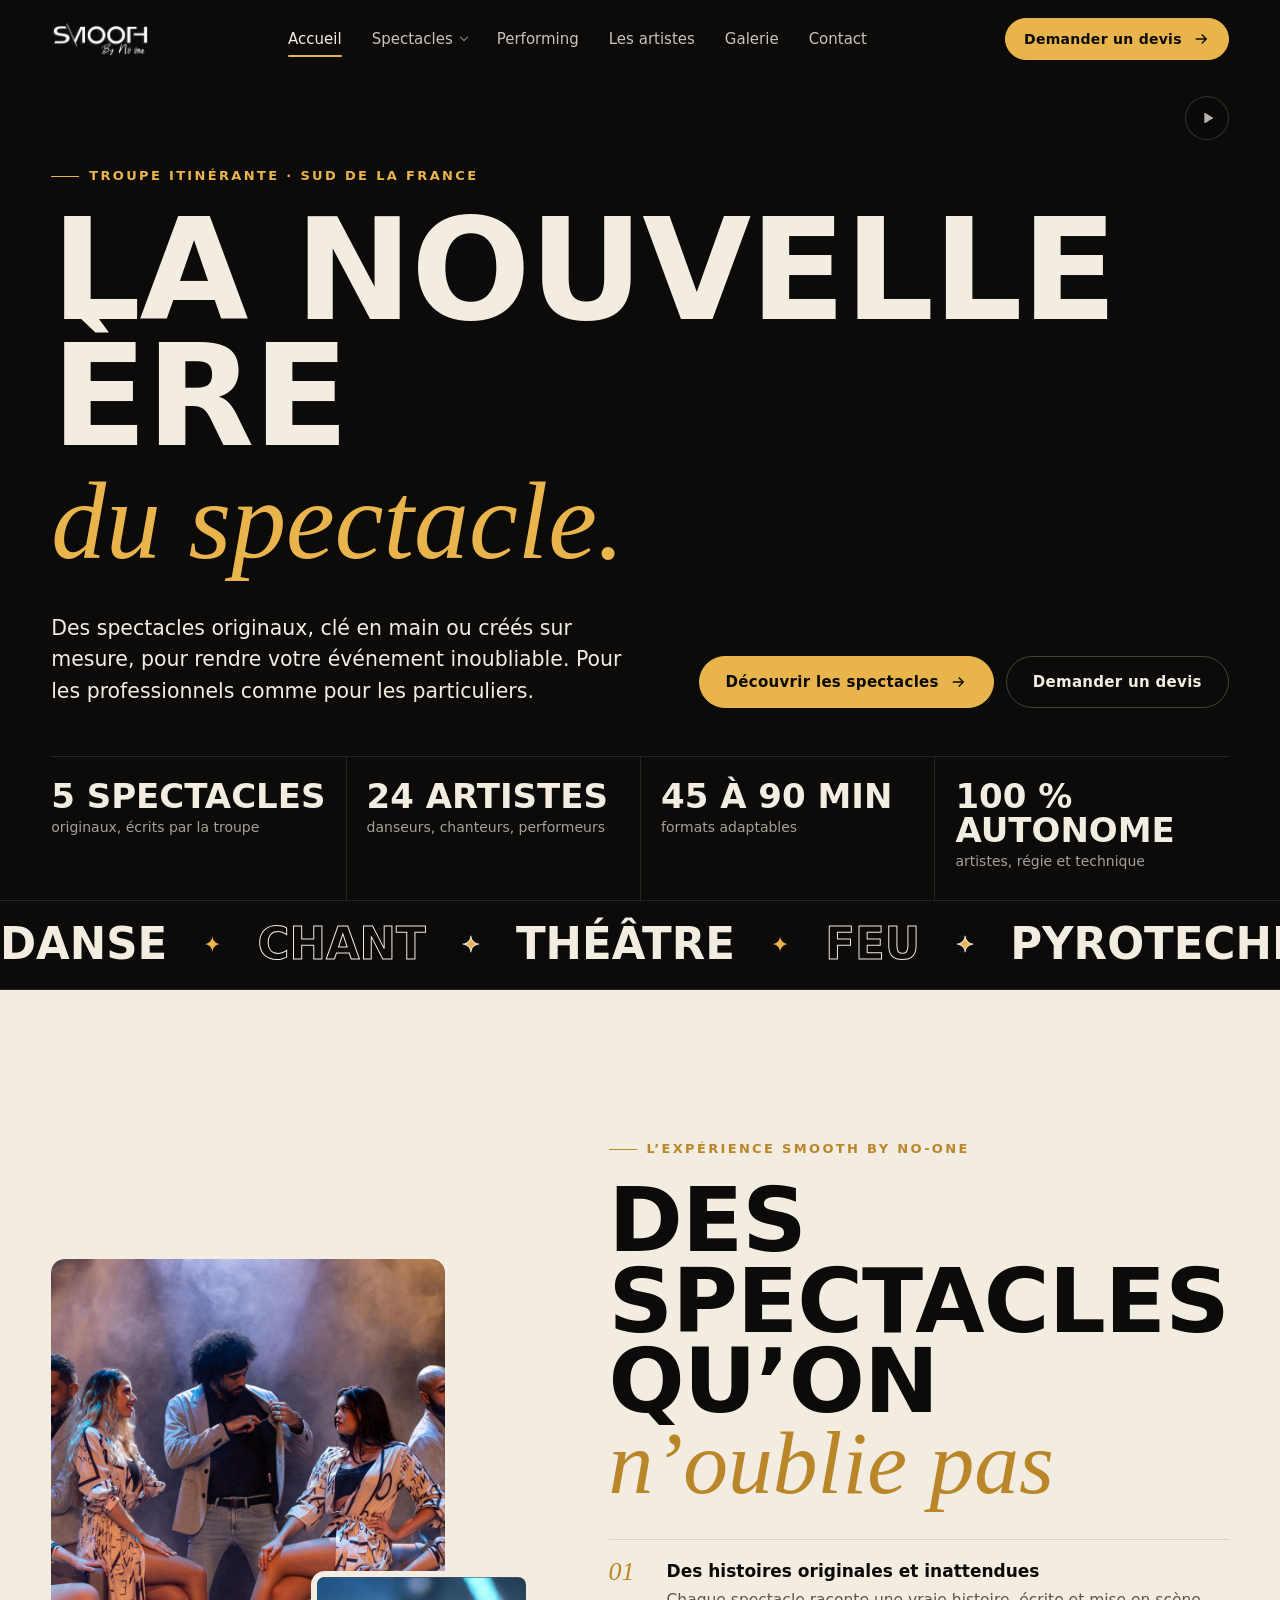
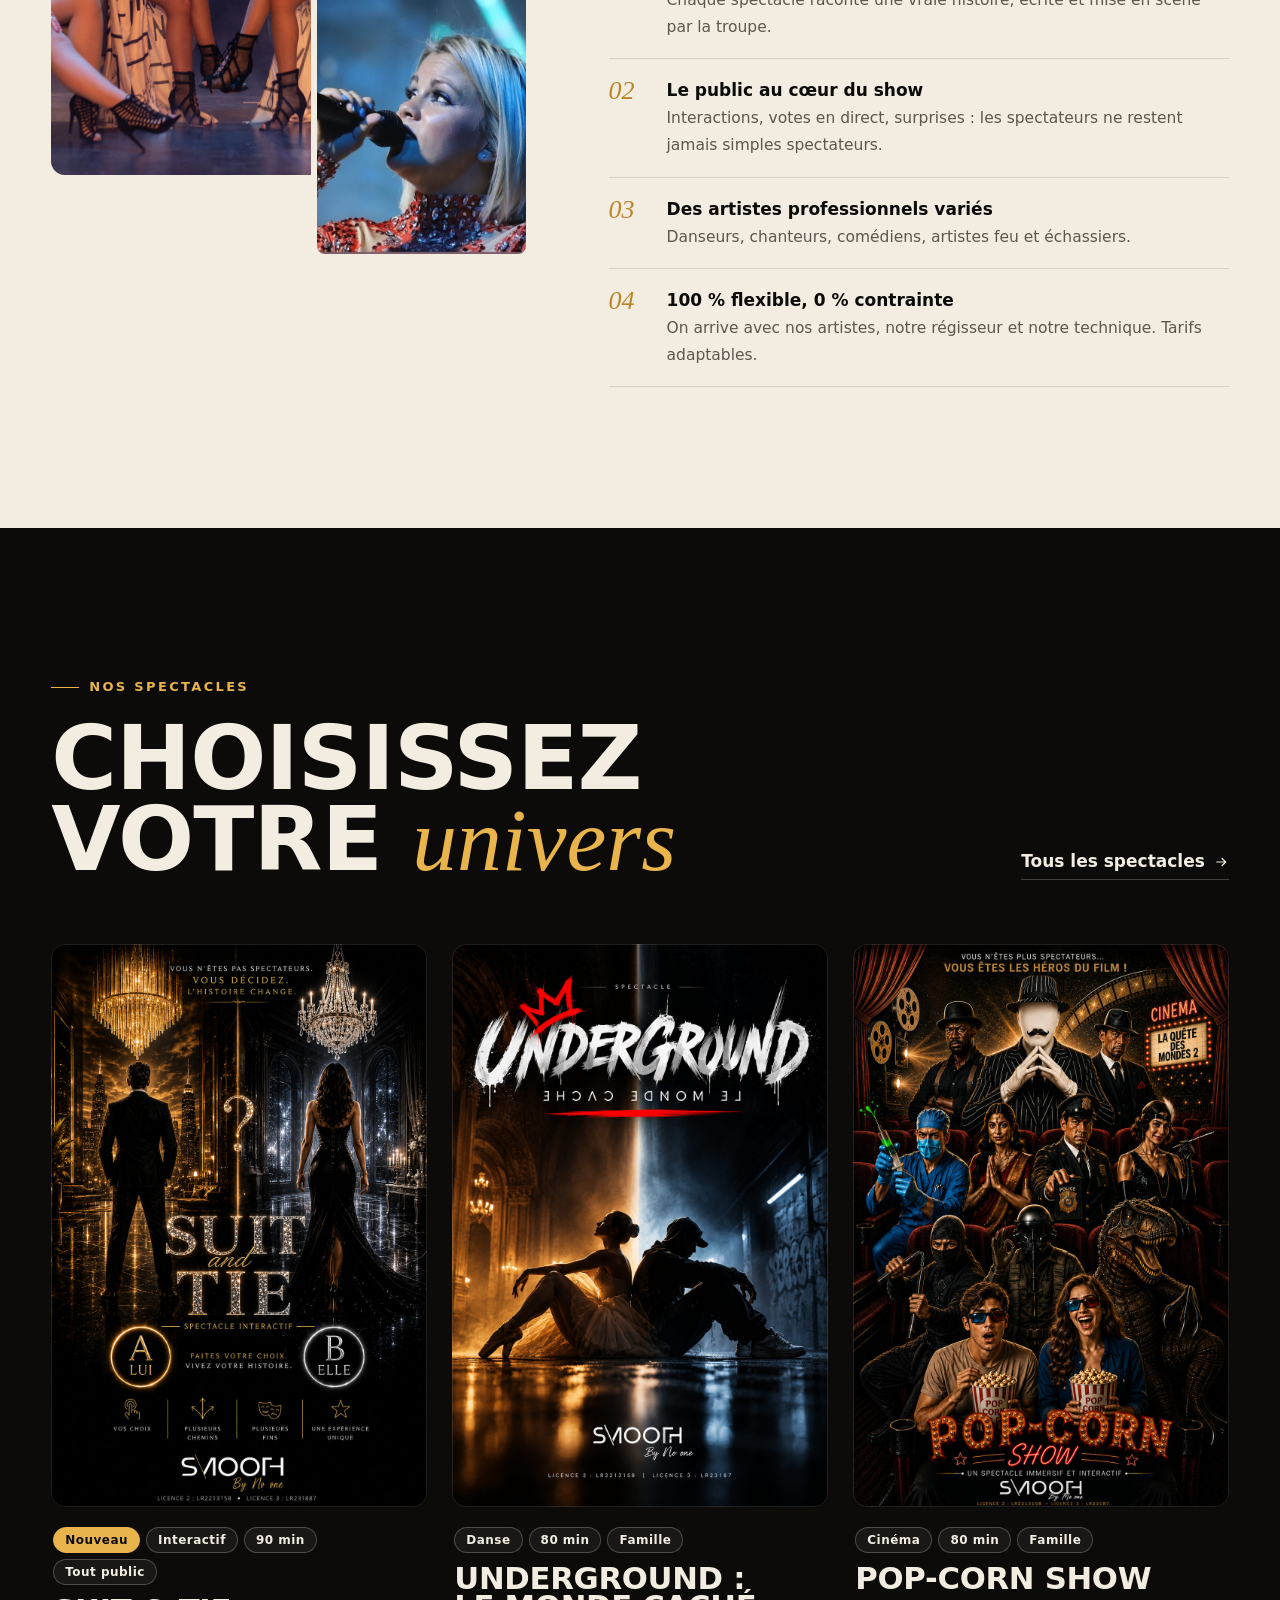
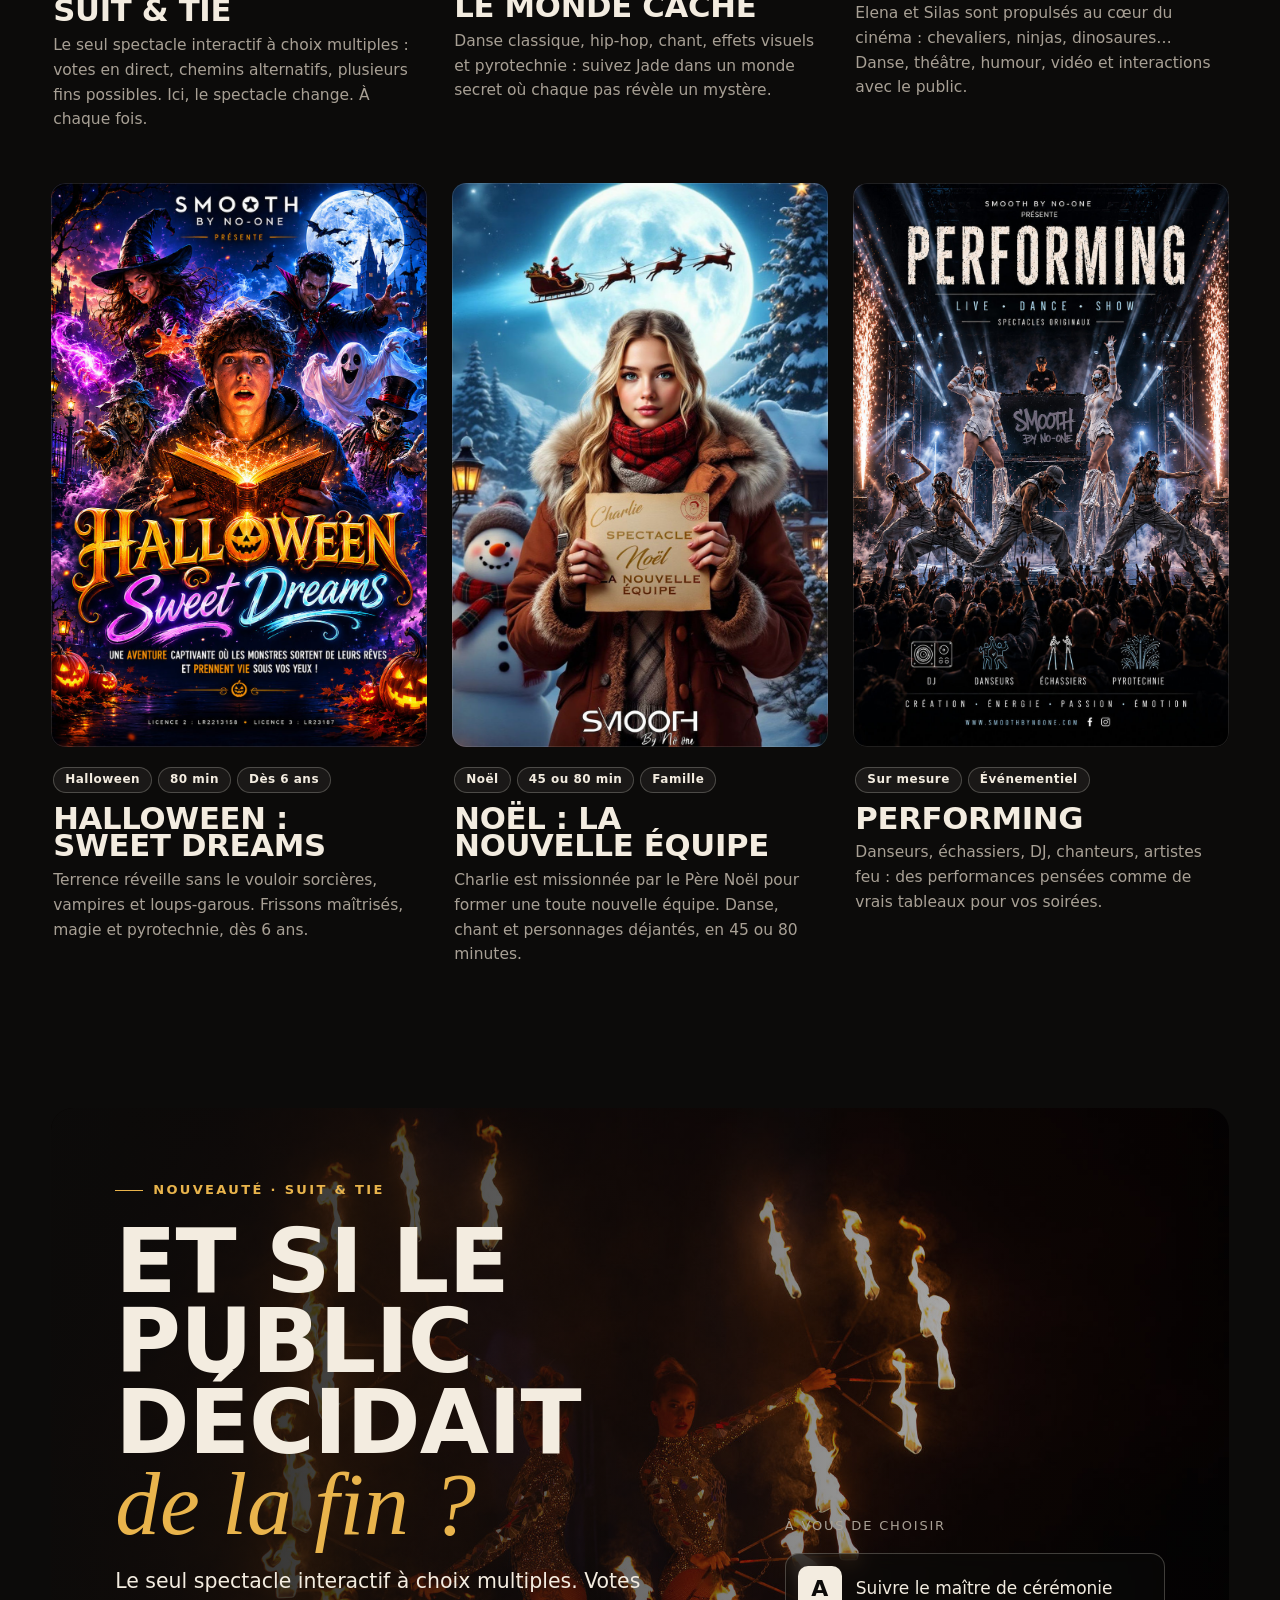
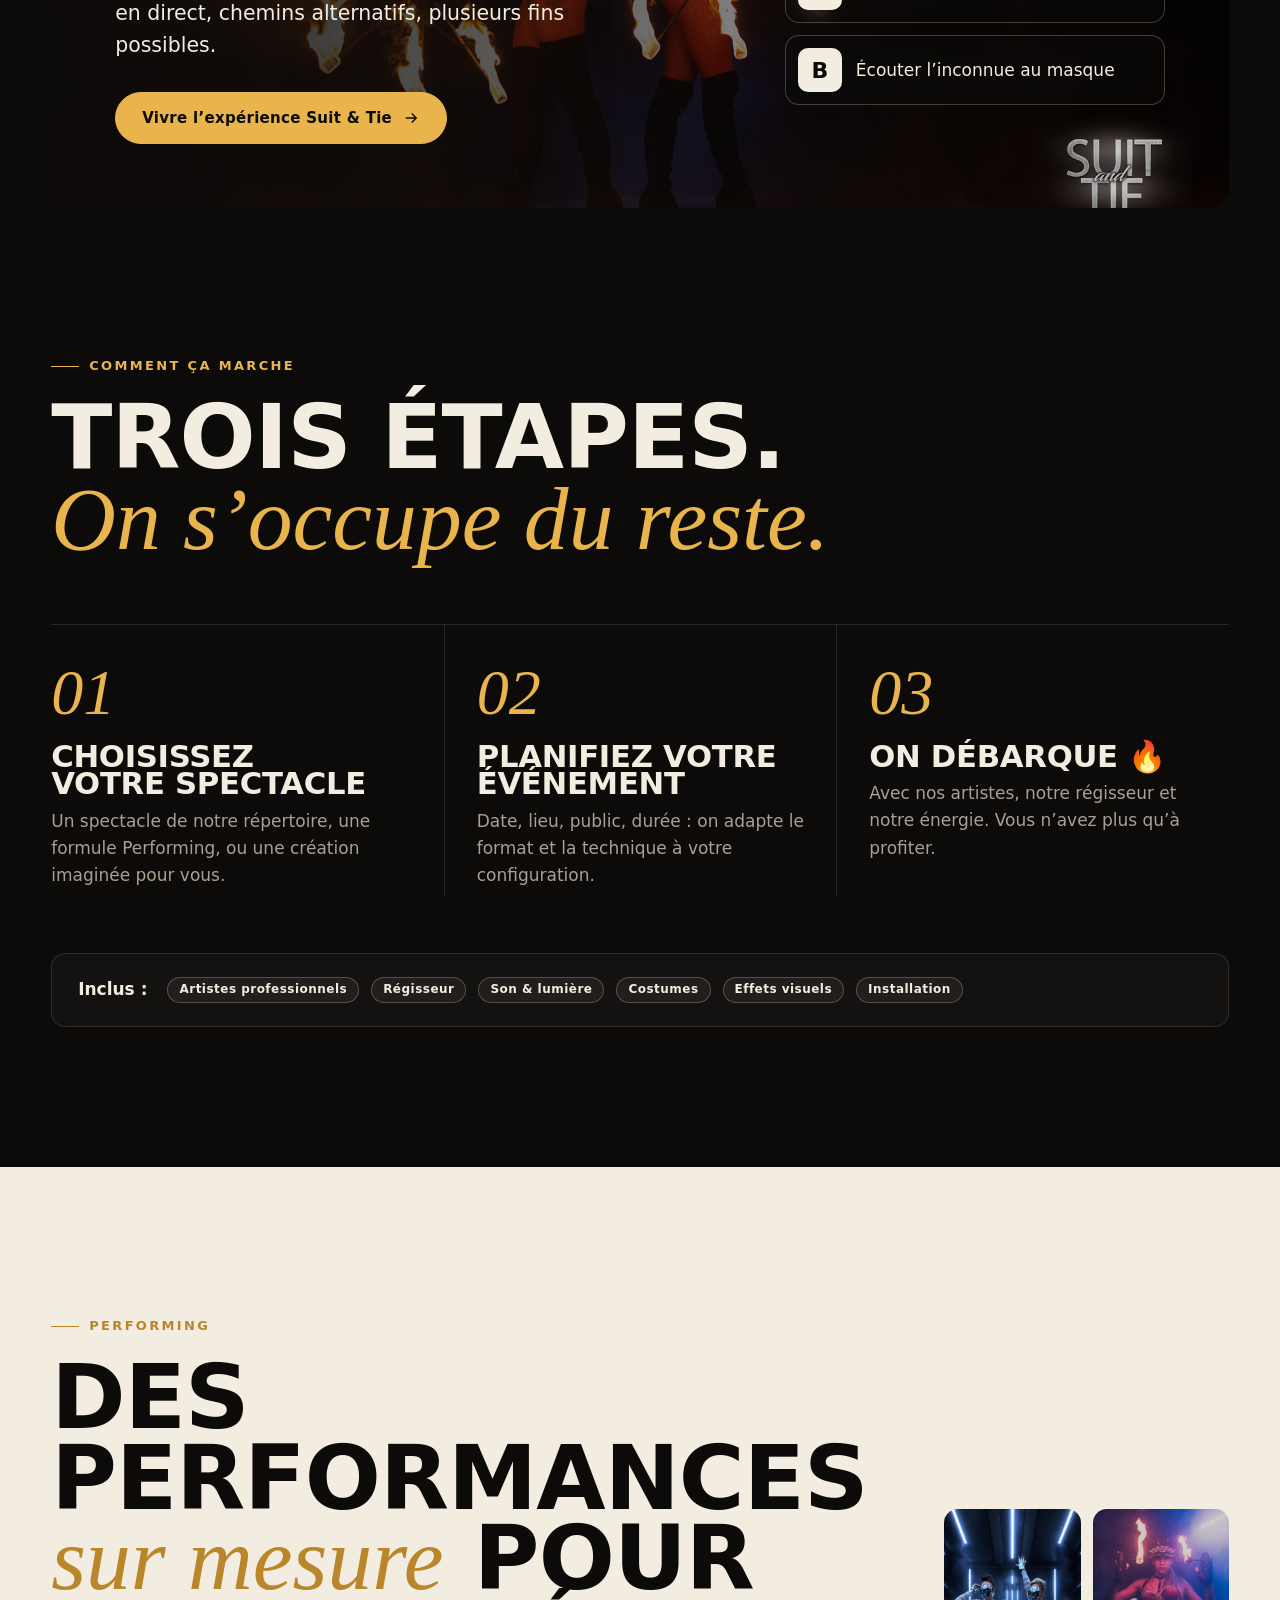
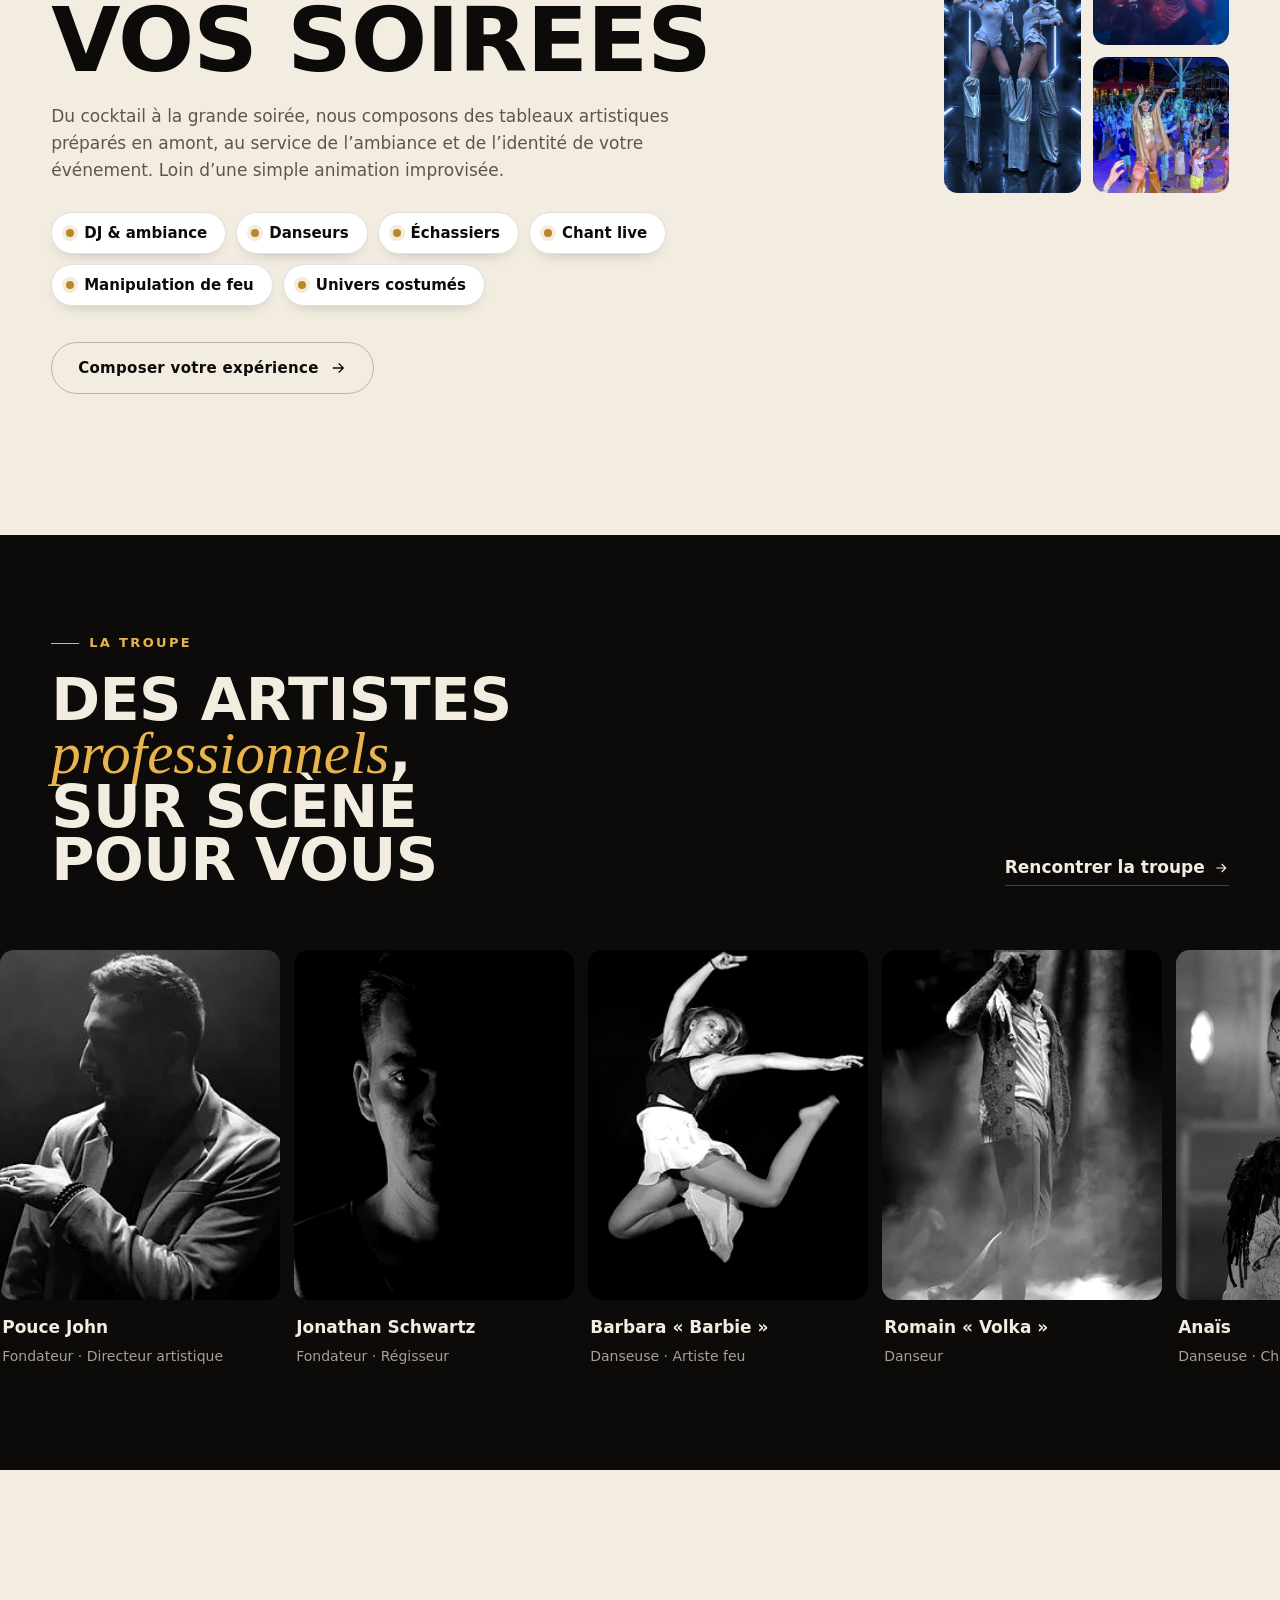
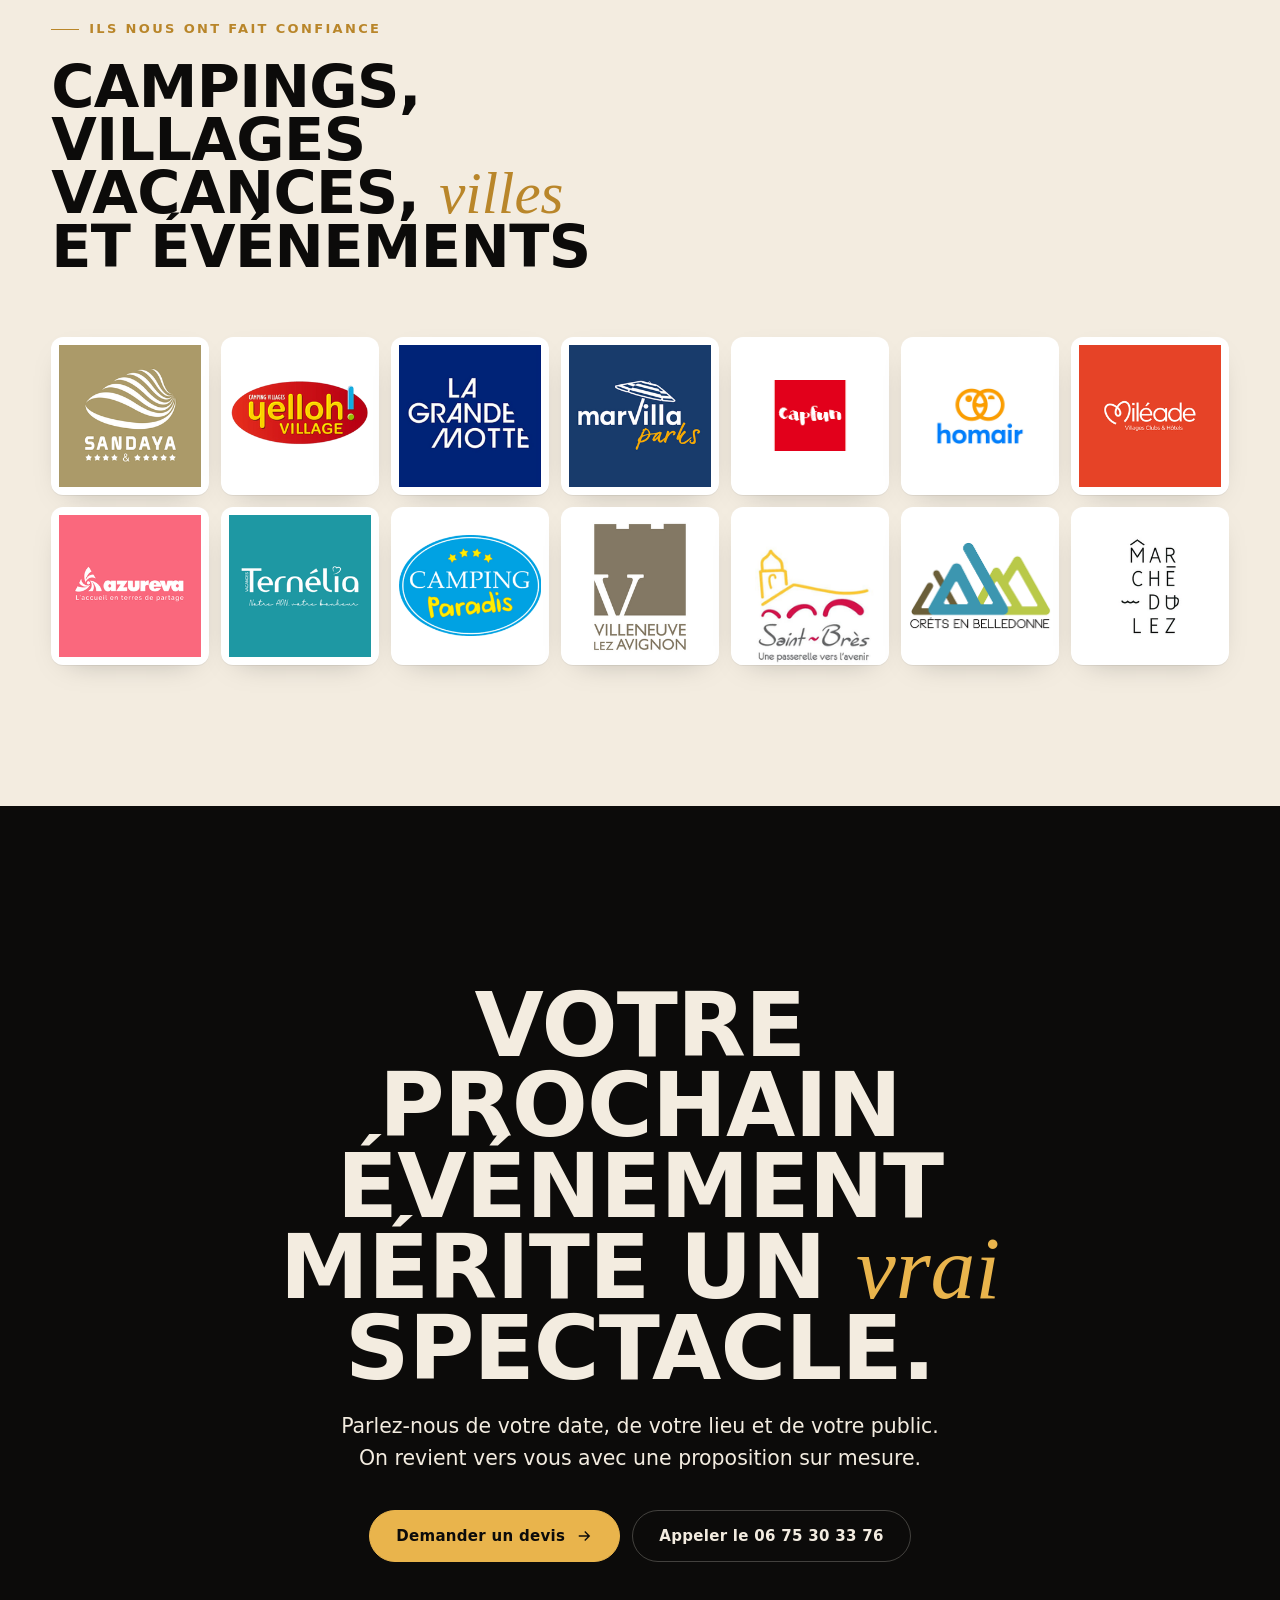
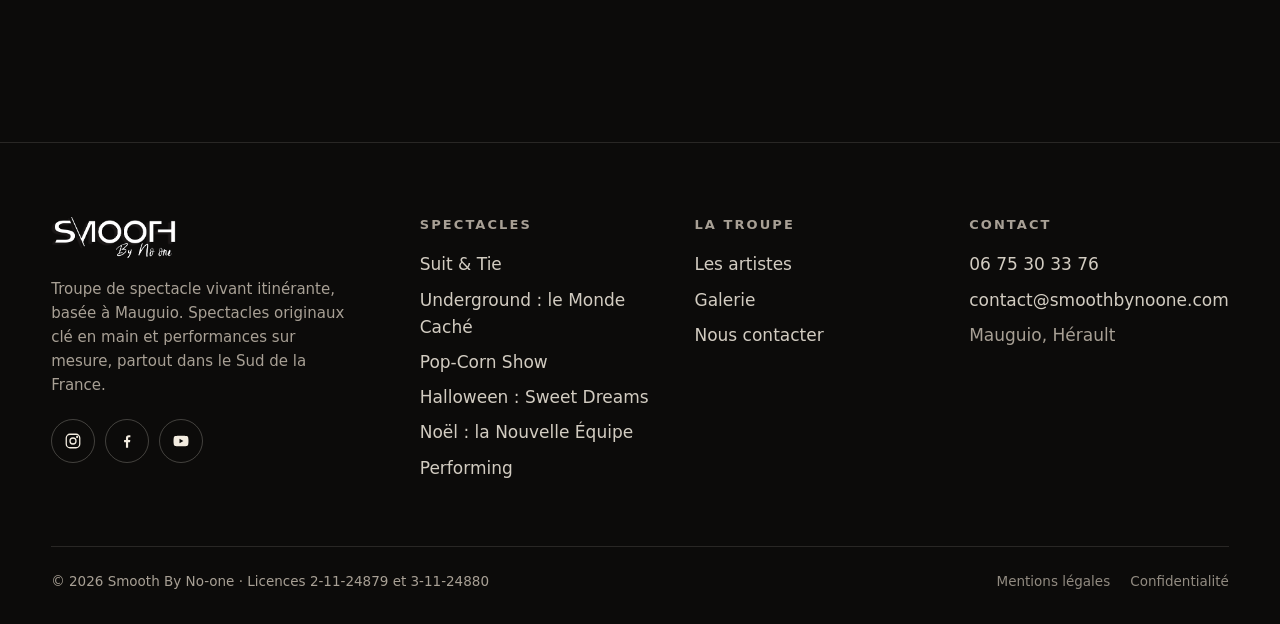
==== commit 54643b31: "Badges Performing plus lisibles et 5 nouveaux artistes - Badges des éléments Performing : pastilles " ====
--- a/index.html
+++ b/index.html
@@ -21,7 +21,7 @@
   <link rel="preconnect" href="https://fonts.gstatic.com" crossorigin>
   <link href="https://fonts.googleapis.com/css2?family=Archivo:wdth,wght@62..125,400..900&family=Instrument+Serif:ital@1&display=swap" rel="stylesheet">
   <script>document.documentElement.classList.add("js")</script>
-  <link rel="stylesheet" href="assets/css/style.css">
+  <link rel="stylesheet" href="assets/css/style.css?v=cc3ef894">
   <script type="application/ld+json">{"@context":"https://schema.org","@type":"PerformingGroup","name":"Smooth By No-one","url":"https://www.smoothbynoone.com","logo":"https://www.smoothbynoone.com/assets/img/logo-blanc.png","email":"contact@smoothbynoone.com","telephone":"+33675303376","address":{"@type":"PostalAddress","streetAddress":"48 rue du Mistral","postalCode":"34130","addressLocality":"Mauguio","addressCountry":"FR"},"areaServed":"Sud de la France","sameAs":["https://www.instagram.com/smooth_by_no_one/","https://www.facebook.com/smoothbynoone","https://www.youtube.com/@smoothbynoone7067"]}</script>
 </head>
 <body>
@@ -92,7 +92,7 @@
         </div>
         <div class="hero-chiffres">
           <div><b>5 spectacles</b><span>originaux, écrits par la troupe</span></div>
-          <div><b>19 artistes</b><span>danseurs, chanteurs, performeurs</span></div>
+          <div><b>24 artistes</b><span>danseurs, chanteurs, performeurs</span></div>
           <div><b>45 à 90 min</b><span>formats adaptables</span></div>
           <div><b>100 % autonome</b><span>artistes, régie et technique</span></div>
         </div>
@@ -276,6 +276,11 @@
         <figure class="artiste"><div class="artiste-photo"><img src="assets/img/artistes/maude.jpg" alt="Maude" loading="lazy"></div><figcaption><b>Maude</b><span>Danseuse</span></figcaption></figure>
         <figure class="artiste"><div class="artiste-photo"><img src="assets/img/artistes/morgan.jpg" alt="Morgan" loading="lazy"></div><figcaption><b>Morgan</b><span>Danseur</span></figcaption></figure>
         <figure class="artiste"><div class="artiste-photo"><img src="assets/img/artistes/elektra.jpg" alt="Elektra" loading="lazy"></div><figcaption><b>Elektra</b><span>Danseuse</span></figcaption></figure>
+        <figure class="artiste"><div class="artiste-photo"><img src="assets/img/artistes/eilisha.jpg" alt="Eilisha" loading="lazy"></div><figcaption><b>Eilisha</b><span>Chanteuse</span></figcaption></figure>
+        <figure class="artiste"><div class="artiste-photo"><img src="assets/img/artistes/eliane.jpg" alt="Éliane" loading="lazy"></div><figcaption><b>Éliane</b><span>Danseuse</span></figcaption></figure>
+        <figure class="artiste"><div class="artiste-photo"><img src="assets/img/artistes/fanny.jpg" alt="Fanny" loading="lazy"></div><figcaption><b>Fanny</b><span>Danseuse</span></figcaption></figure>
+        <figure class="artiste"><div class="artiste-photo"><img src="assets/img/artistes/harmony.jpg" alt="Harmony" loading="lazy"></div><figcaption><b>Harmony</b><span>Danseuse</span></figcaption></figure>
+        <figure class="artiste"><div class="artiste-photo"><img src="assets/img/artistes/manuela.jpg" alt="Manuela" loading="lazy"></div><figcaption><b>Manuela</b><span>Danseuse</span></figcaption></figure>
       </div>
     </section>
 
@@ -369,6 +374,6 @@
       </div>
     </div>
   </footer>
-  <script src="assets/js/main.js" defer></script>
+  <script src="assets/js/main.js?v=0501503d" defer></script>
 </body>
 </html>
--- a/assets/css/style.css
+++ b/assets/css/style.css
@@ -394,8 +394,16 @@
 .mosaique { display: grid; grid-template-columns: 1fr 1fr; grid-template-rows: 1fr 1fr; gap: 12px; aspect-ratio: 1; }
 .mosaique img { width: 100%; height: 100%; object-fit: cover; border-radius: var(--rayon); }
 .mosaique img:first-child { grid-row: span 2; }
-.liste-elements { list-style: none; padding: 0; margin: 28px 0 36px; display: flex; flex-wrap: wrap; gap: 8px; }
-.liste-elements li { padding: 8px 16px; border: 1px solid var(--trait-fort); border-radius: 999px; font-size: 15px; }
+.liste-elements { list-style: none; padding: 0; margin: 28px 0 36px; display: flex; flex-wrap: wrap; gap: 10px; }
+.liste-elements li {
+  display: inline-flex; align-items: center; gap: 10px; min-height: 42px; padding: 0 18px 0 14px;
+  border: 1px solid var(--trait-fort); border-radius: 999px; background: rgba(243,236,224,.06);
+  font-size: 15px; font-weight: 600;
+}
+.liste-elements li::before { content: ""; width: 8px; height: 8px; border-radius: 50%; background: var(--or); box-shadow: 0 0 0 4px rgba(233,180,76,.18); flex: none; }
+/* Sur fond clair, les badges deviennent des pastilles blanches bien détachées du fond */
+.section-claire .liste-elements li { background: #fff; border-color: rgba(12,11,10,.12); color: var(--noir); box-shadow: 0 6px 18px -12px rgba(12,11,10,.45); }
+.section-claire .liste-elements li::before { background: var(--or-fonce); box-shadow: 0 0 0 4px rgba(185,134,42,.16); }
 @media (max-width: 860px) { .performing { grid-template-columns: 1fr; } .mosaique { order: 2; } }
 
 /* Artistes */
